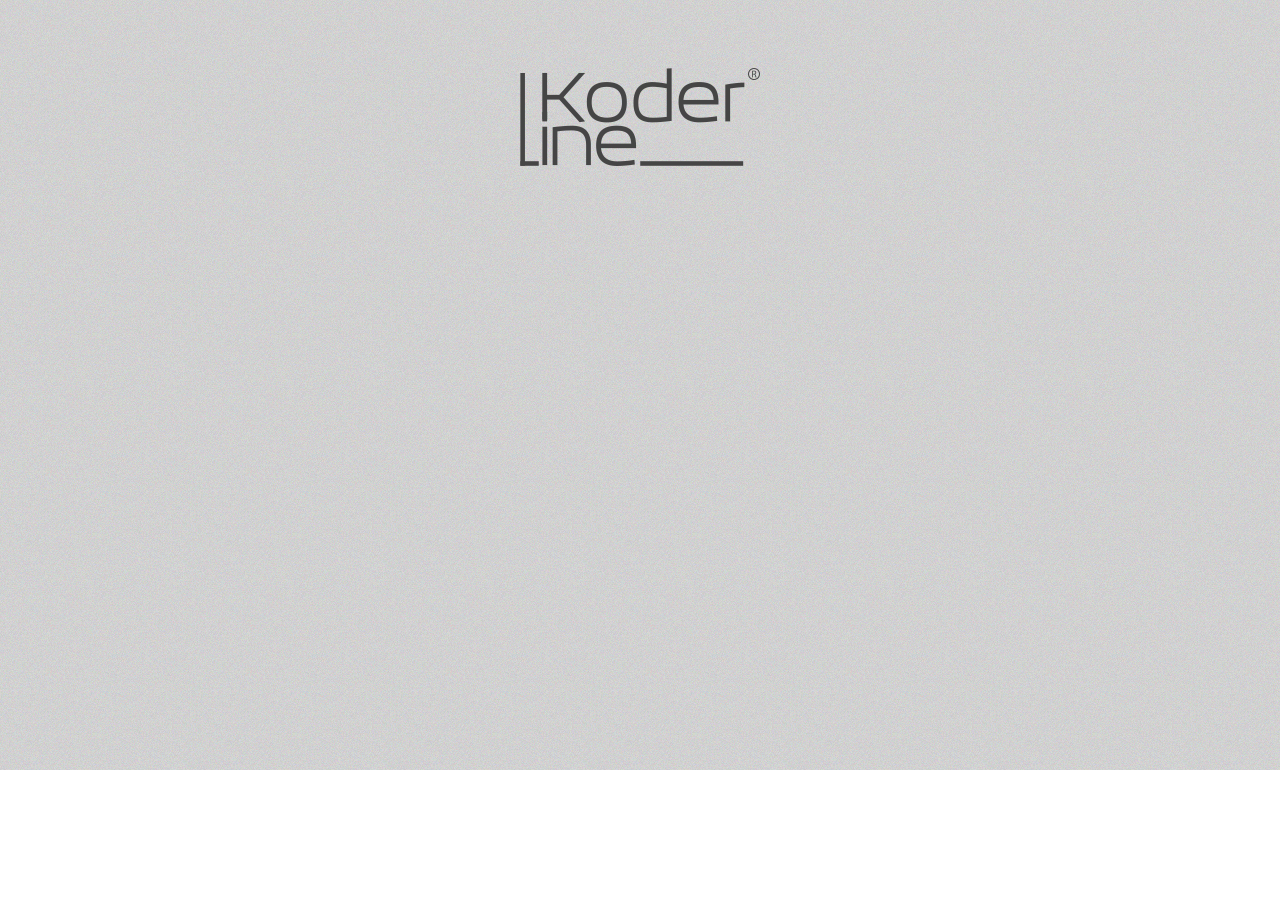
==== index.html @ 5c1b45b7 "make structure" ====
<!DOCTYPE html>
<html>
<head>
  <!-- META TAGS -->
  <!-- ========================================================= -->
  <meta charset="UTF-8">
  <meta name="viewport" content="width=1190">
  <meta name="format-detection" content="telephone=no" /> 
  <meta name="description" content="">
  <meta name="author" content="">

  <!-- TITLE -->
  <!-- ========================================================= -->  
  <title>Document</title>

  <!-- FAVICON -->
  <!-- ========================================================= -->
  <link rel="shortcut icon" href=""/>

  <!-- CSS -->
  <!-- ========================================================= -->  
  <link rel="stylesheet" href="css/base.css">

  <!--[if lt IE 9]>
    <script src="http://html5shim.googlecode.com/svn/trunk/html5.js"></script>
    <link rel="stylesheet" href="css/ie.css" />
  <![endif]-->

  <!--[if IE 9]>
    <link rel="stylesheet" href="css/ie9.css" />
  <![endif]-->


  <!-- FONTS -->
  <!-- ========================================================= -->  
  <link href='http://fonts.googleapis.com/css?family=Open+Sans:700,300,400' rel='stylesheet' type='text/css'>  
  <!-- JQUERY FROM CDN -->
  <!-- ========================================================= -->
  <script src="http://cdnjs.cloudflare.com/ajax/libs/jquery/1.8.2/jquery.min.js"></script>
</head>

<body>

<section id="top">
  <div class="container">
    <div class="row">
      <div class="span12">
        <a href="#" class="icon-logo">
          <span><i class="icon-hand"></i>Перейти на сайт компании</span>
        </a>
      </div>
    </div>
  </div>
</section>


<script src="js/scripts.js"></script>
</body>
</html>
---- css/base.css ----
.clr{*zoom:1}.clr:before,.clr:after{display:table;line-height:0;content:""}.clr{clear:both}.relative{position:relative}.hidden{overflow:hidden}.bold{font-weight:bold}.italic{font-style:italic}.pull-left{float:left}.pull-right{float:right}.align-center{text-align:center}.m0{margin:0}.mt-0{margin-top:0}.mt-10{margin-top:10px}.mt-20{margin-top:20px}.mt-40{margin-top:40px}.mt-50{margin-top:50px}.mr-0{margin-right:0}.mr-10{margin-right:10px}.mr-20{margin-right:20px}.mr-40{margin-right:40px}.mr-50{margin-right:50px}.mb-0{margin-bottom:0}.mb-10{margin-bottom:10px}.mb-20{margin-bottom:20px}.mb-40{margin-bottom:40px}.mb-50{margin-bottom:50px}.ml-0{margin-left:0}.ml-10{margin-left:10px}.ml-20{margin-left:20px}.ml-40{margin-left:40px}.ml-50{margin-left:50px}.p0{padding:0}.pt-0{padding-top:0}.pt-10{padding-top:10px}.pt-20{padding-top:20px}.pt-40{padding-top:40px}.pt-50{padding-top:50px}.pr-0{padding-right:0}.pr-10{padding-right:10px}.pr-20{padding-right:20px}.pr-40{padding-right:40px}.pr-50{padding-right:50px}.pb-0{padding-bottom:0}.pb-10{padding-bottom:10px}.pb-20{padding-bottom:20px}.pb-40{padding-bottom:40px}.pb-50{padding-bottom:50px}.pl-0{padding-left:0}.pl-10{padding-left:10px}.pl-20{padding-left:20px}.pl-40{padding-left:40px}.pl-50{padding-left:50px}[class*="icon-"]{display:inline-block}.icon-logo{background:url('../images/icons-s53e6d2f06b.png') 0 -20px no-repeat;width:240px;height:98px}.icon-hand{background:url('../images/icons-s53e6d2f06b.png') 0 0 no-repeat;width:13px;height:15px}*{margin:0;padding:0;border:0}article,aside,details,figcaption,figure,footer,header,hgroup,main,nav,section,summary{display:block}audio,canvas,video{display:inline-block;*display:inline;*zoom:1}audio:not([controls]){display:none;height:0}[hidden]{display:none}html{font-size:100%;-ms-text-size-adjust:100%;-webkit-text-size-adjust:100%;height:100%}html,button,input,select,textarea{font-family:sans-serif}body{margin:0;height:100%}a:focus{outline:0}a:active,a:hover{outline:0}abbr[title]{border-bottom:1px dotted}blockquote{margin:1em 40px}hr{-moz-box-sizing:content-box;box-sizing:content-box;height:0}mark{background:#ff0;color:#000}p,pre{margin:0 0 10px}code,kbd,pre,samp{font-family:monospace, serif;_font-family:'courier new', monospace;font-size:1em}pre{white-space:pre;white-space:pre-wrap;word-wrap:break-word}q{quotes:none}q:before,q:after{content:'';content:none}small{font-size:80%}sub,sup{font-size:75%;line-height:0;position:relative;vertical-align:baseline}sup{top:-0.5em}sub{bottom:-0.25em}dl,menu,ol,ul{margin:1em 0}dd{margin:0 0 0 40px}menu,ol,ul{margin:0;list-style:none}nav ul,nav ol{list-style:none;list-style-image:none}img{border:0;-ms-interpolation-mode:bicubic}svg:not(:root){overflow:hidden}figure{margin:0}form{margin:0}fieldset{border:1px solid #c0c0c0;margin:0 2px;padding:0.35em 0.625em 0.75em}legend{border:0;padding:0;white-space:normal;*margin-left:-7px}button,input,select,textarea{font-size:100%;margin:0;vertical-align:baseline;*vertical-align:middle}button,input{line-height:normal}button,select{text-transform:none}button,html input[type="button"],input[type="reset"],input[type="submit"]{-webkit-appearance:button;cursor:pointer;*overflow:visible}button[disabled],html input[disabled]{cursor:default}input[type="checkbox"],input[type="radio"]{box-sizing:border-box;padding:0;*height:13px;*width:13px}input[type="search"]{-webkit-appearance:textfield;-moz-box-sizing:content-box;-webkit-box-sizing:content-box;box-sizing:content-box}input[type="search"]::-webkit-search-cancel-button,input[type="search"]::-webkit-search-decoration{-webkit-appearance:none}button::-moz-focus-inner,input::-moz-focus-inner{border:0;padding:0}textarea{overflow:auto;vertical-align:top;resize:vertical}table{border-collapse:collapse;border-spacing:0}h1,h2,h3,h4,h5,h6{font-weight:normal}body{font-size:16px;line-height:24px;color:#676767;font-family:'Open Sans', sans-serif;background-color:#fff;min-width:1190px}a{color:#fff;text-decoration:none}b,strong{font-weight:700}.row{margin-left:-30px;*zoom:1}.row:before,.row:after{display:table;line-height:0;content:""}.row:after{clear:both}[class*="span"]{float:left;min-height:1px;margin-left:30px}.container{width:1170px;margin:0 auto;position:relative}.span12{width:1170px}.span11{width:1070px}.span10{width:970px}.span9{width:870px}.span8{width:770px}.span7{width:670px}.span6{width:570px}.span5{width:470px}.span4{width:370px}.span3{width:270px}.span2{width:170px}.span1{width:70px}section{position:relative}#top{height:770px;background:url("../images/top-bg.jpg") left top}.icon-logo{margin:68px auto 0 auto;display:block;position:relative}.icon-logo span{background-color:#fff;height:28px;line-height:28px;padding:0 10px 0 30px;font-size:12px;font-weight:700;position:absolute;left:134px;top:-44px;color:#676767;white-space:nowrap;display:none}.icon-logo span i{display:block;position:absolute;top:5px;left:10px}.icon-logo span:before{display:block;content:"";position:absolute;width:0;height:0;border-left:5px solid transparent;border-right:5px solid transparent;border-top:8px solid #fff;position:absolute;bottom:-8px;left:10px}.icon-logo:hover span{display:block}
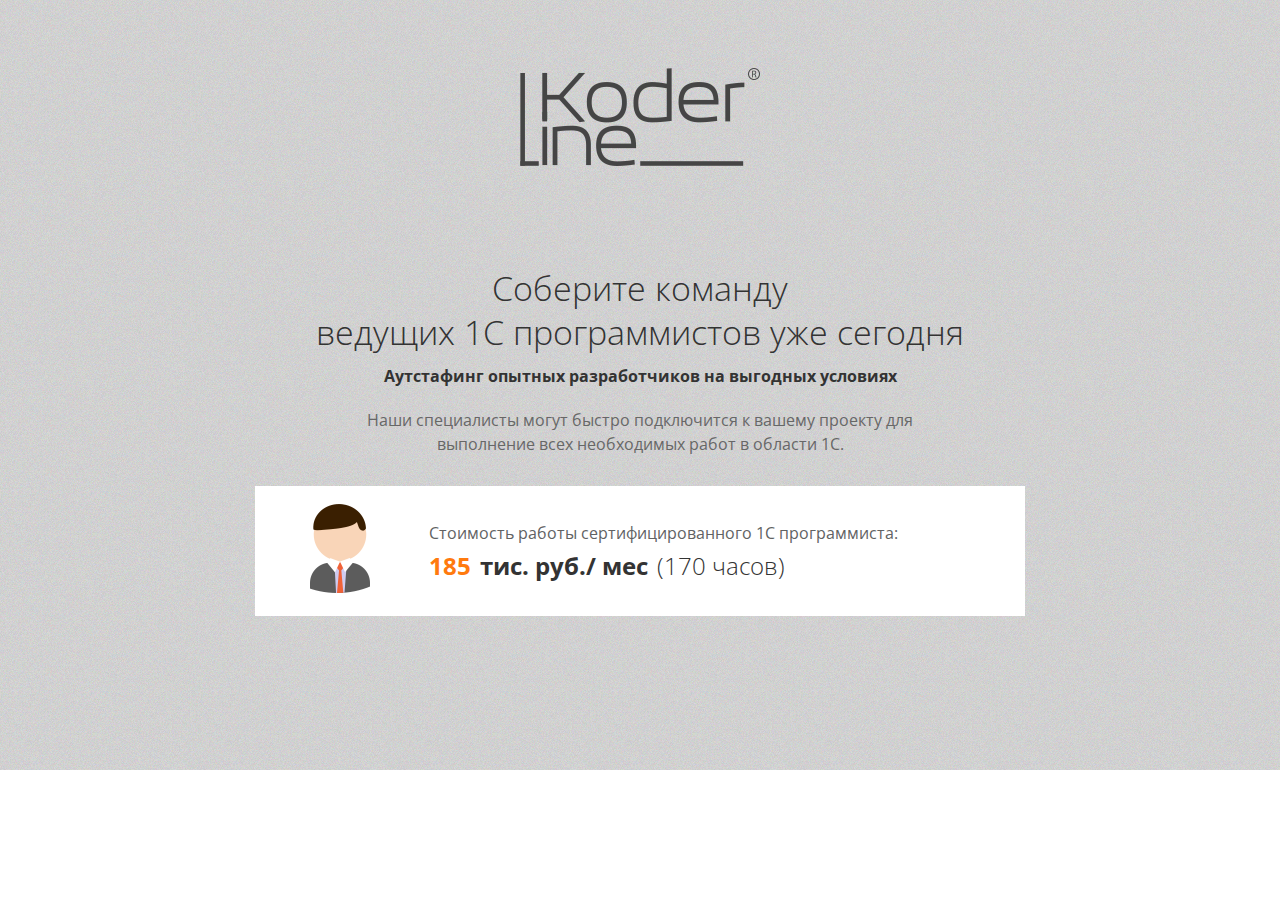
==== commit cc273299: "top blok" ====
--- a/index.html
+++ b/index.html
@@ -11,7 +11,7 @@
 
   <!-- TITLE -->
   <!-- ========================================================= -->  
-  <title>Document</title>
+  <title>Koderline</title>
 
   <!-- FAVICON -->
   <!-- ========================================================= -->
@@ -36,7 +36,8 @@
   <link href='http://fonts.googleapis.com/css?family=Open+Sans:700,300,400' rel='stylesheet' type='text/css'>  
   <!-- JQUERY FROM CDN -->
   <!-- ========================================================= -->
-  <script src="http://cdnjs.cloudflare.com/ajax/libs/jquery/1.8.2/jquery.min.js"></script>
+  <!-- http://cdnjs.cloudflare.com/ajax/libs/jquery/1.8.2/jquery.min.js -->
+  <script src="js/jquery.min.js"></script>
 </head>
 
 <body>
@@ -48,6 +49,26 @@
         <a href="#" class="icon-logo">
           <span><i class="icon-hand"></i>Перейти на сайт компании</span>
         </a>
+
+        <h2>Соберите команду <br> ведущих 1С программистов уже сегодня</h2>
+
+        <h3>Аутстафинг опытных разработчиков на выгодных условиях</h3>
+
+        <p>Наши специалисты могут быстро подключится к вашему проекту для <br> выполнение всех необходимых работ в области 1С.</p>
+
+        <div class="promo">
+          <div class="promo-inner">
+            <i class="icon-spec"></i>
+            <div class="promo-info">
+              <div class="promo-h">Стоимость работы сертифицированного 1С программиста:</div>
+              <div class="promo-price">
+                <span class="p1">185</span>
+                <span class="p2">тис. руб./ мес</span>
+                <span class="p3">(170 часов)</span>
+              </div>
+            </div>
+          </div>
+        </div>
       </div>
     </div>
   </div>
--- a/css/base.css
+++ b/css/base.css
@@ -1 +1 @@
-.clr{*zoom:1}.clr:before,.clr:after{display:table;line-height:0;content:""}.clr{clear:both}.relative{position:relative}.hidden{overflow:hidden}.bold{font-weight:bold}.italic{font-style:italic}.pull-left{float:left}.pull-right{float:right}.align-center{text-align:center}.m0{margin:0}.mt-0{margin-top:0}.mt-10{margin-top:10px}.mt-20{margin-top:20px}.mt-40{margin-top:40px}.mt-50{margin-top:50px}.mr-0{margin-right:0}.mr-10{margin-right:10px}.mr-20{margin-right:20px}.mr-40{margin-right:40px}.mr-50{margin-right:50px}.mb-0{margin-bottom:0}.mb-10{margin-bottom:10px}.mb-20{margin-bottom:20px}.mb-40{margin-bottom:40px}.mb-50{margin-bottom:50px}.ml-0{margin-left:0}.ml-10{margin-left:10px}.ml-20{margin-left:20px}.ml-40{margin-left:40px}.ml-50{margin-left:50px}.p0{padding:0}.pt-0{padding-top:0}.pt-10{padding-top:10px}.pt-20{padding-top:20px}.pt-40{padding-top:40px}.pt-50{padding-top:50px}.pr-0{padding-right:0}.pr-10{padding-right:10px}.pr-20{padding-right:20px}.pr-40{padding-right:40px}.pr-50{padding-right:50px}.pb-0{padding-bottom:0}.pb-10{padding-bottom:10px}.pb-20{padding-bottom:20px}.pb-40{padding-bottom:40px}.pb-50{padding-bottom:50px}.pl-0{padding-left:0}.pl-10{padding-left:10px}.pl-20{padding-left:20px}.pl-40{padding-left:40px}.pl-50{padding-left:50px}[class*="icon-"]{display:inline-block}.icon-logo{background:url('../images/icons-s53e6d2f06b.png') 0 -20px no-repeat;width:240px;height:98px}.icon-hand{background:url('../images/icons-s53e6d2f06b.png') 0 0 no-repeat;width:13px;height:15px}*{margin:0;padding:0;border:0}article,aside,details,figcaption,figure,footer,header,hgroup,main,nav,section,summary{display:block}audio,canvas,video{display:inline-block;*display:inline;*zoom:1}audio:not([controls]){display:none;height:0}[hidden]{display:none}html{font-size:100%;-ms-text-size-adjust:100%;-webkit-text-size-adjust:100%;height:100%}html,button,input,select,textarea{font-family:sans-serif}body{margin:0;height:100%}a:focus{outline:0}a:active,a:hover{outline:0}abbr[title]{border-bottom:1px dotted}blockquote{margin:1em 40px}hr{-moz-box-sizing:content-box;box-sizing:content-box;height:0}mark{background:#ff0;color:#000}p,pre{margin:0 0 10px}code,kbd,pre,samp{font-family:monospace, serif;_font-family:'courier new', monospace;font-size:1em}pre{white-space:pre;white-space:pre-wrap;word-wrap:break-word}q{quotes:none}q:before,q:after{content:'';content:none}small{font-size:80%}sub,sup{font-size:75%;line-height:0;position:relative;vertical-align:baseline}sup{top:-0.5em}sub{bottom:-0.25em}dl,menu,ol,ul{margin:1em 0}dd{margin:0 0 0 40px}menu,ol,ul{margin:0;list-style:none}nav ul,nav ol{list-style:none;list-style-image:none}img{border:0;-ms-interpolation-mode:bicubic}svg:not(:root){overflow:hidden}figure{margin:0}form{margin:0}fieldset{border:1px solid #c0c0c0;margin:0 2px;padding:0.35em 0.625em 0.75em}legend{border:0;padding:0;white-space:normal;*margin-left:-7px}button,input,select,textarea{font-size:100%;margin:0;vertical-align:baseline;*vertical-align:middle}button,input{line-height:normal}button,select{text-transform:none}button,html input[type="button"],input[type="reset"],input[type="submit"]{-webkit-appearance:button;cursor:pointer;*overflow:visible}button[disabled],html input[disabled]{cursor:default}input[type="checkbox"],input[type="radio"]{box-sizing:border-box;padding:0;*height:13px;*width:13px}input[type="search"]{-webkit-appearance:textfield;-moz-box-sizing:content-box;-webkit-box-sizing:content-box;box-sizing:content-box}input[type="search"]::-webkit-search-cancel-button,input[type="search"]::-webkit-search-decoration{-webkit-appearance:none}button::-moz-focus-inner,input::-moz-focus-inner{border:0;padding:0}textarea{overflow:auto;vertical-align:top;resize:vertical}table{border-collapse:collapse;border-spacing:0}h1,h2,h3,h4,h5,h6{font-weight:normal}body{font-size:16px;line-height:24px;color:#676767;font-family:'Open Sans', sans-serif;background-color:#fff;min-width:1190px}a{color:#fff;text-decoration:none}b,strong{font-weight:700}.row{margin-left:-30px;*zoom:1}.row:before,.row:after{display:table;line-height:0;content:""}.row:after{clear:both}[class*="span"]{float:left;min-height:1px;margin-left:30px}.container{width:1170px;margin:0 auto;position:relative}.span12{width:1170px}.span11{width:1070px}.span10{width:970px}.span9{width:870px}.span8{width:770px}.span7{width:670px}.span6{width:570px}.span5{width:470px}.span4{width:370px}.span3{width:270px}.span2{width:170px}.span1{width:70px}section{position:relative}#top{height:770px;background:url("../images/top-bg.jpg") left top}.icon-logo{margin:68px auto 0 auto;display:block;position:relative}.icon-logo span{background-color:#fff;height:28px;line-height:28px;padding:0 10px 0 30px;font-size:12px;font-weight:700;position:absolute;left:134px;top:-44px;color:#676767;white-space:nowrap;display:none}.icon-logo span i{display:block;position:absolute;top:5px;left:10px}.icon-logo span:before{display:block;content:"";position:absolute;width:0;height:0;border-left:5px solid transparent;border-right:5px solid transparent;border-top:8px solid #fff;position:absolute;bottom:-8px;left:10px}.icon-logo:hover span{display:block}
+.clr{*zoom:1}.clr:before,.clr:after{display:table;line-height:0;content:""}.clr{clear:both}.relative{position:relative}.hidden{overflow:hidden}.bold{font-weight:bold}.italic{font-style:italic}.pull-left{float:left}.pull-right{float:right}.align-center{text-align:center}.m0{margin:0}.mt-0{margin-top:0}.mt-10{margin-top:10px}.mt-20{margin-top:20px}.mt-40{margin-top:40px}.mt-50{margin-top:50px}.mr-0{margin-right:0}.mr-10{margin-right:10px}.mr-20{margin-right:20px}.mr-40{margin-right:40px}.mr-50{margin-right:50px}.mb-0{margin-bottom:0}.mb-10{margin-bottom:10px}.mb-20{margin-bottom:20px}.mb-40{margin-bottom:40px}.mb-50{margin-bottom:50px}.ml-0{margin-left:0}.ml-10{margin-left:10px}.ml-20{margin-left:20px}.ml-40{margin-left:40px}.ml-50{margin-left:50px}.p0{padding:0}.pt-0{padding-top:0}.pt-10{padding-top:10px}.pt-20{padding-top:20px}.pt-40{padding-top:40px}.pt-50{padding-top:50px}.pr-0{padding-right:0}.pr-10{padding-right:10px}.pr-20{padding-right:20px}.pr-40{padding-right:40px}.pr-50{padding-right:50px}.pb-0{padding-bottom:0}.pb-10{padding-bottom:10px}.pb-20{padding-bottom:20px}.pb-40{padding-bottom:40px}.pb-50{padding-bottom:50px}.pl-0{padding-left:0}.pl-10{padding-left:10px}.pl-20{padding-left:20px}.pl-40{padding-left:40px}.pl-50{padding-left:50px}[class*="icon-"]{display:inline-block}.icon-logo{background:url('../images/icons-s1361ffdd6c.png') 0 -20px no-repeat;width:240px;height:98px}.icon-hand{background:url('../images/icons-s1361ffdd6c.png') 0 0 no-repeat;width:13px;height:15px}.icon-spec{background:url('../images/icons-s1361ffdd6c.png') 0 -123px no-repeat;width:60px;height:89px}*{margin:0;padding:0;border:0}article,aside,details,figcaption,figure,footer,header,hgroup,main,nav,section,summary{display:block}audio,canvas,video{display:inline-block;*display:inline;*zoom:1}audio:not([controls]){display:none;height:0}[hidden]{display:none}html{font-size:100%;-ms-text-size-adjust:100%;-webkit-text-size-adjust:100%;height:100%}html,button,input,select,textarea{font-family:sans-serif}body{margin:0;height:100%}a:focus{outline:0}a:active,a:hover{outline:0}abbr[title]{border-bottom:1px dotted}blockquote{margin:1em 40px}hr{-moz-box-sizing:content-box;box-sizing:content-box;height:0}mark{background:#ff0;color:#000}p,pre{margin:0 0 10px}code,kbd,pre,samp{font-family:monospace, serif;_font-family:'courier new', monospace;font-size:1em}pre{white-space:pre;white-space:pre-wrap;word-wrap:break-word}q{quotes:none}q:before,q:after{content:'';content:none}small{font-size:80%}sub,sup{font-size:75%;line-height:0;position:relative;vertical-align:baseline}sup{top:-0.5em}sub{bottom:-0.25em}dl,menu,ol,ul{margin:1em 0}dd{margin:0 0 0 40px}menu,ol,ul{margin:0;list-style:none}nav ul,nav ol{list-style:none;list-style-image:none}img{border:0;-ms-interpolation-mode:bicubic}svg:not(:root){overflow:hidden}figure{margin:0}form{margin:0}fieldset{border:1px solid #c0c0c0;margin:0 2px;padding:0.35em 0.625em 0.75em}legend{border:0;padding:0;white-space:normal;*margin-left:-7px}button,input,select,textarea{font-size:100%;margin:0;vertical-align:baseline;*vertical-align:middle}button,input{line-height:normal}button,select{text-transform:none}button,html input[type="button"],input[type="reset"],input[type="submit"]{-webkit-appearance:button;cursor:pointer;*overflow:visible}button[disabled],html input[disabled]{cursor:default}input[type="checkbox"],input[type="radio"]{box-sizing:border-box;padding:0;*height:13px;*width:13px}input[type="search"]{-webkit-appearance:textfield;-moz-box-sizing:content-box;-webkit-box-sizing:content-box;box-sizing:content-box}input[type="search"]::-webkit-search-cancel-button,input[type="search"]::-webkit-search-decoration{-webkit-appearance:none}button::-moz-focus-inner,input::-moz-focus-inner{border:0;padding:0}textarea{overflow:auto;vertical-align:top;resize:vertical}table{border-collapse:collapse;border-spacing:0}h1,h2,h3,h4,h5,h6{font-weight:normal}body{font-size:16px;line-height:24px;color:#676767;font-family:'Open Sans', sans-serif;background-color:#fff;min-width:1190px;font-weight:400}a{color:#fff;text-decoration:none}b,strong{font-weight:700}.row{margin-left:-30px;*zoom:1}.row:before,.row:after{display:table;line-height:0;content:""}.row:after{clear:both}[class*="span"]{float:left;min-height:1px;margin-left:30px}.container{width:1170px;margin:0 auto;position:relative}.span12{width:1170px}.span11{width:1070px}.span10{width:970px}.span9{width:870px}.span8{width:770px}.span7{width:670px}.span6{width:570px}.span5{width:470px}.span4{width:370px}.span3{width:270px}.span2{width:170px}.span1{width:70px}h2{color:#333;font-weight:300;font-size:34px;line-height:44px;text-align:center}h3{font-size:16px;line-height:24px;color:#333;font-weight:700}h4{color:#70a941}section{position:relative}#top{height:770px;background:url("../images/top-bg.jpg") left top}#top h2{margin-top:100px;margin-bottom:10px}#top h3{text-align:center;margin-bottom:20px}#top p{text-align:center;margin-bottom:30px}.icon-logo{margin:68px auto 0 auto;display:block;position:relative}.icon-logo span{background-color:#fff;height:28px;line-height:28px;padding:0 10px 0 30px;font-size:12px;font-weight:700;position:absolute;left:134px;top:-44px;color:#676767;white-space:nowrap;display:none}.icon-logo span i{display:block;position:absolute;top:5px;left:10px}.icon-logo span:before{display:block;content:"";position:absolute;width:0;height:0;border-left:5px solid transparent;border-right:5px solid transparent;border-top:8px solid #fff;position:absolute;bottom:-8px;left:10px}.icon-logo:hover span{display:block}.promo{background-color:#fff;width:770px;height:130px;margin:0 0 0 200px}.promo .promo-inner{width:770px;height:130px;display:table-cell;vertical-align:middle}.icon-spec{margin:0 55px}.promo-info{display:inline-block;position:relative;top:-18px}.promo-h{color:#616263;margin-bottom:7px}.promo-price{font-size:24px;line-height:28px}.promo-price span{margin-right:3px}.p1{font-weight:700;color:#ff7a0e}.p2{color:#333;font-weight:700}.p3{color:#333;font-weight:300}
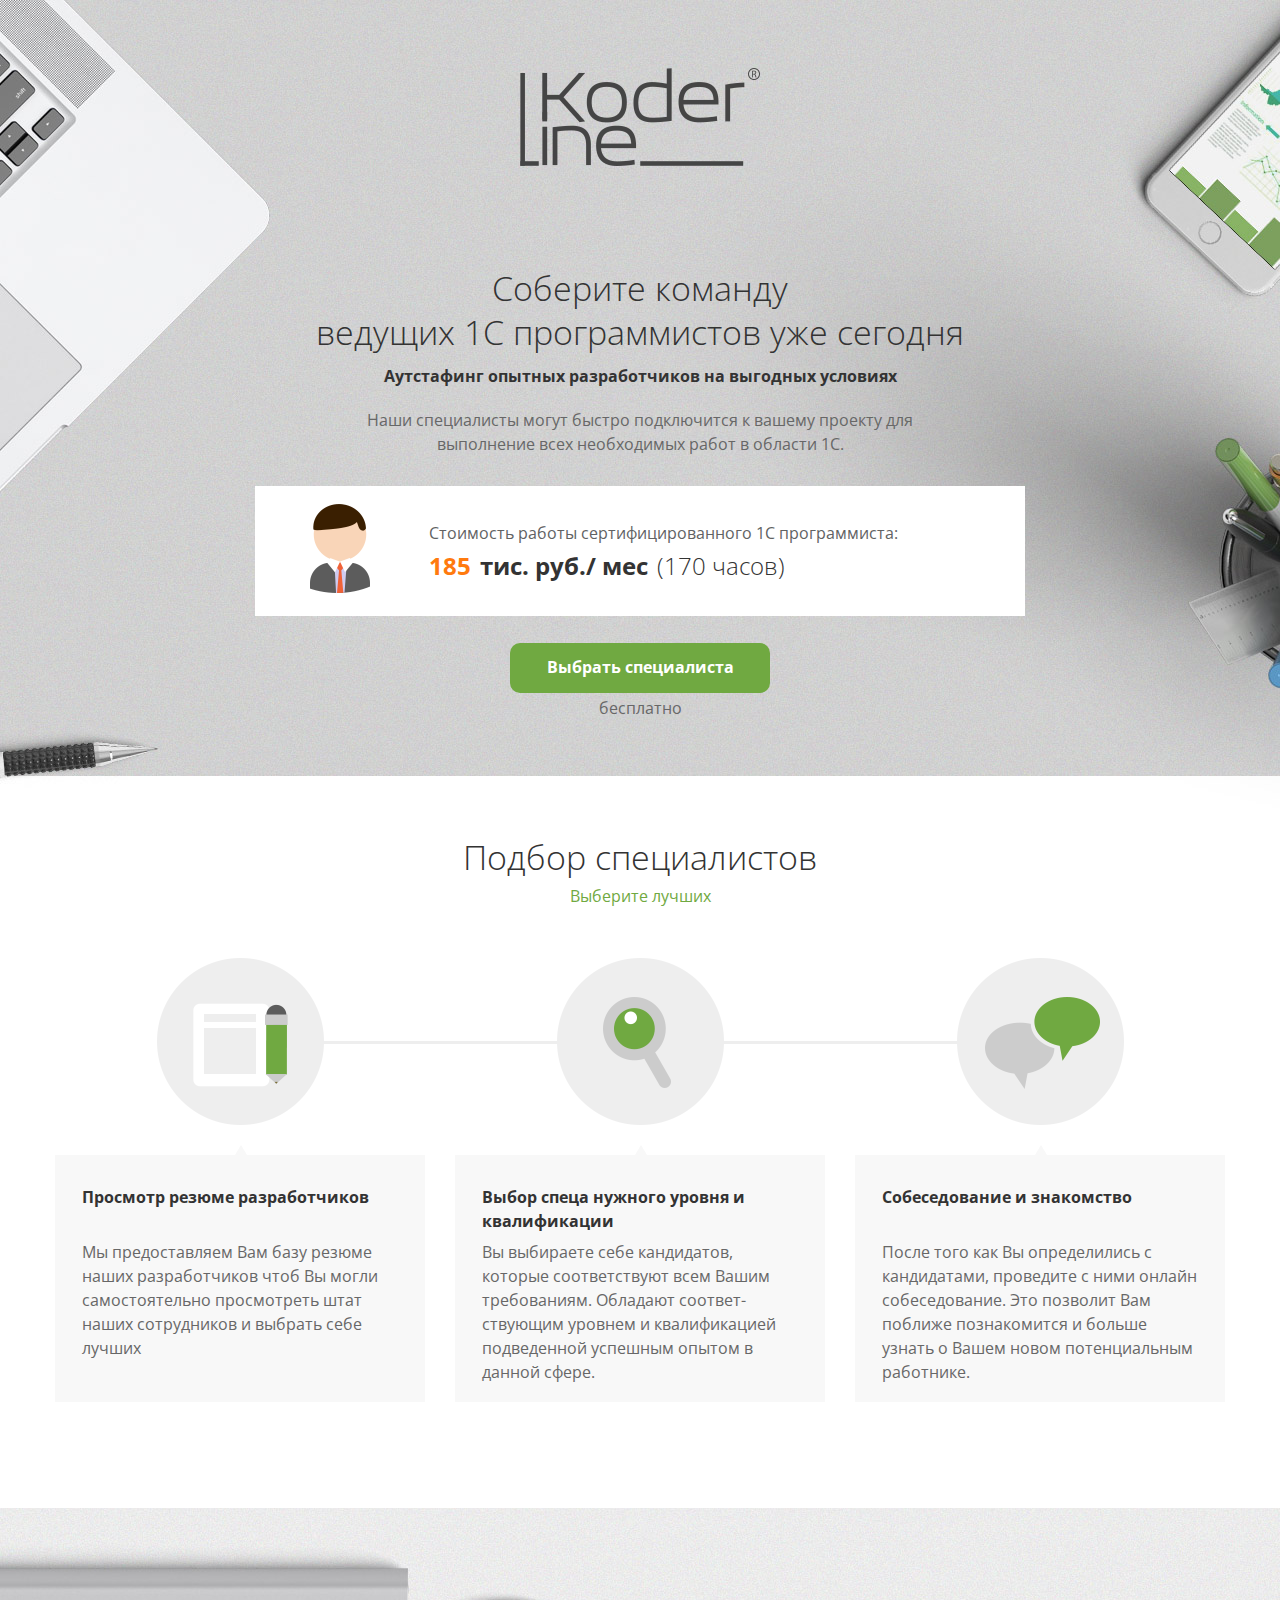
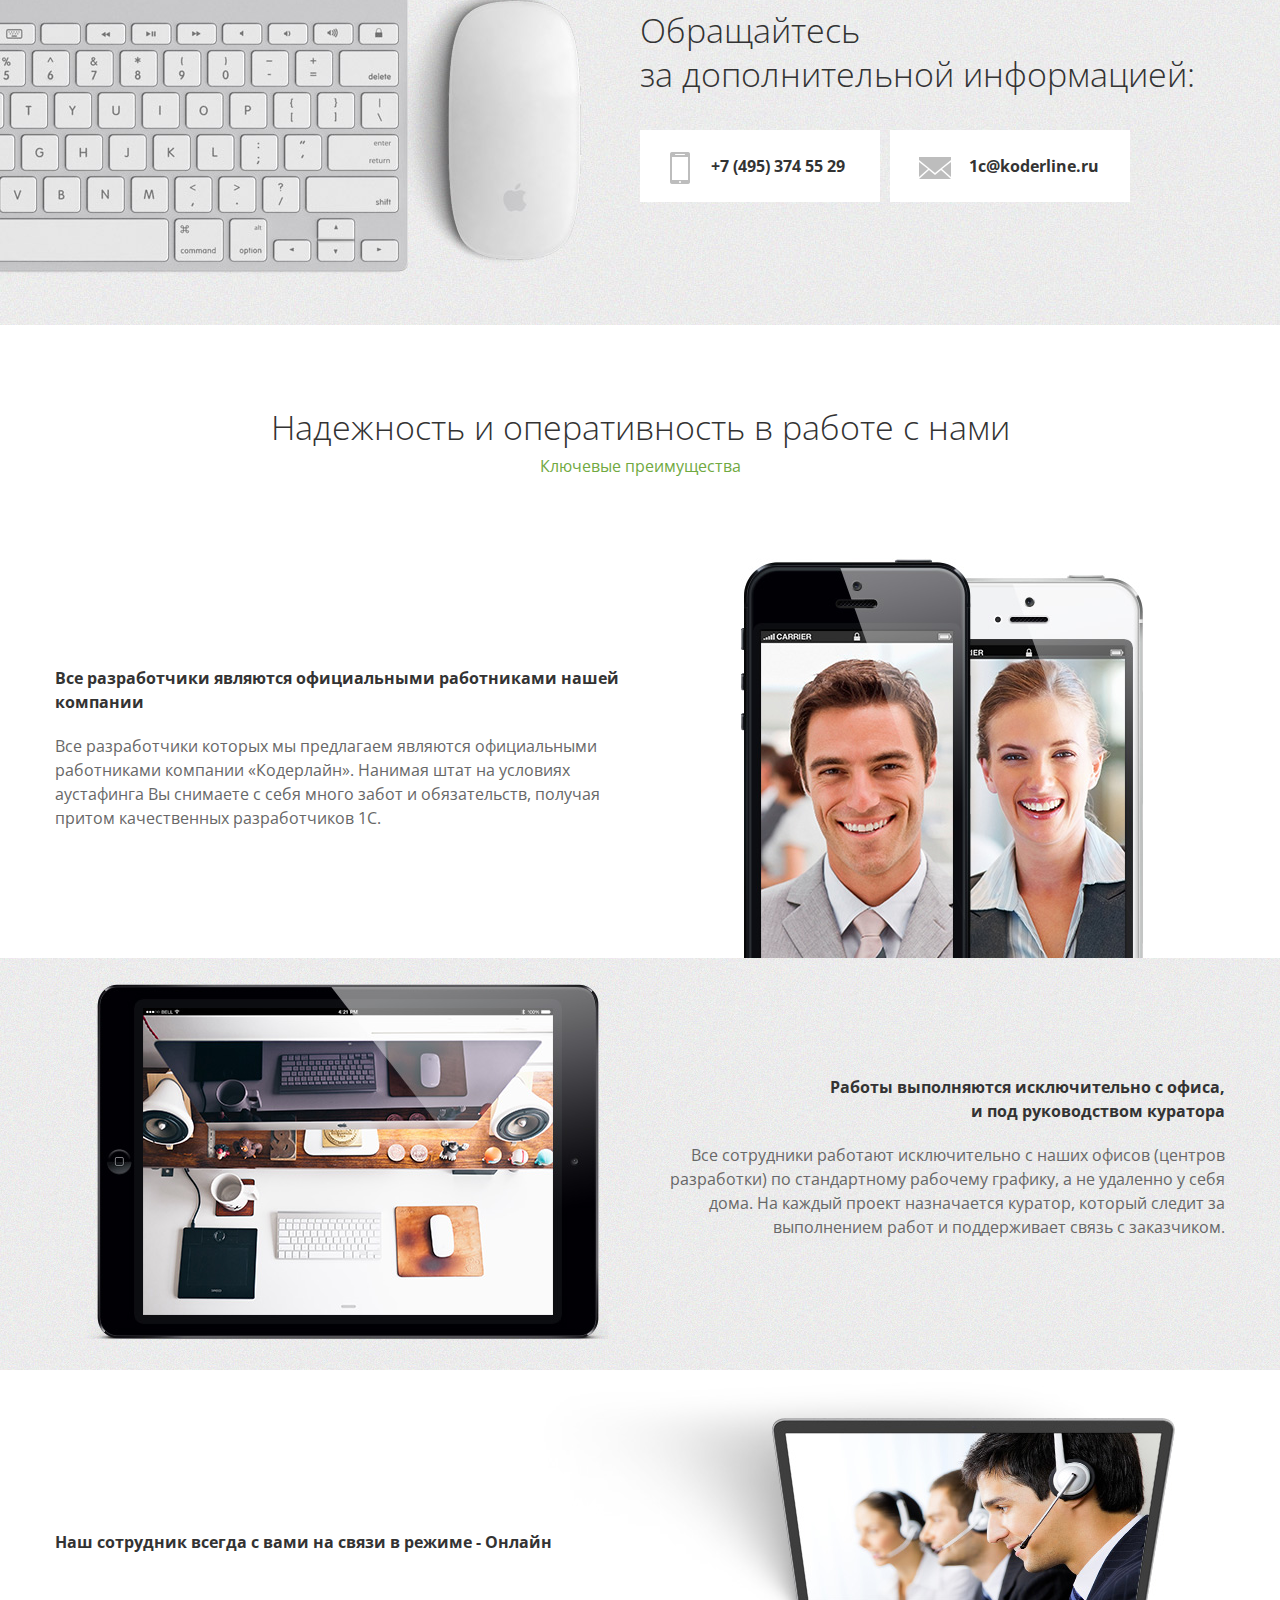
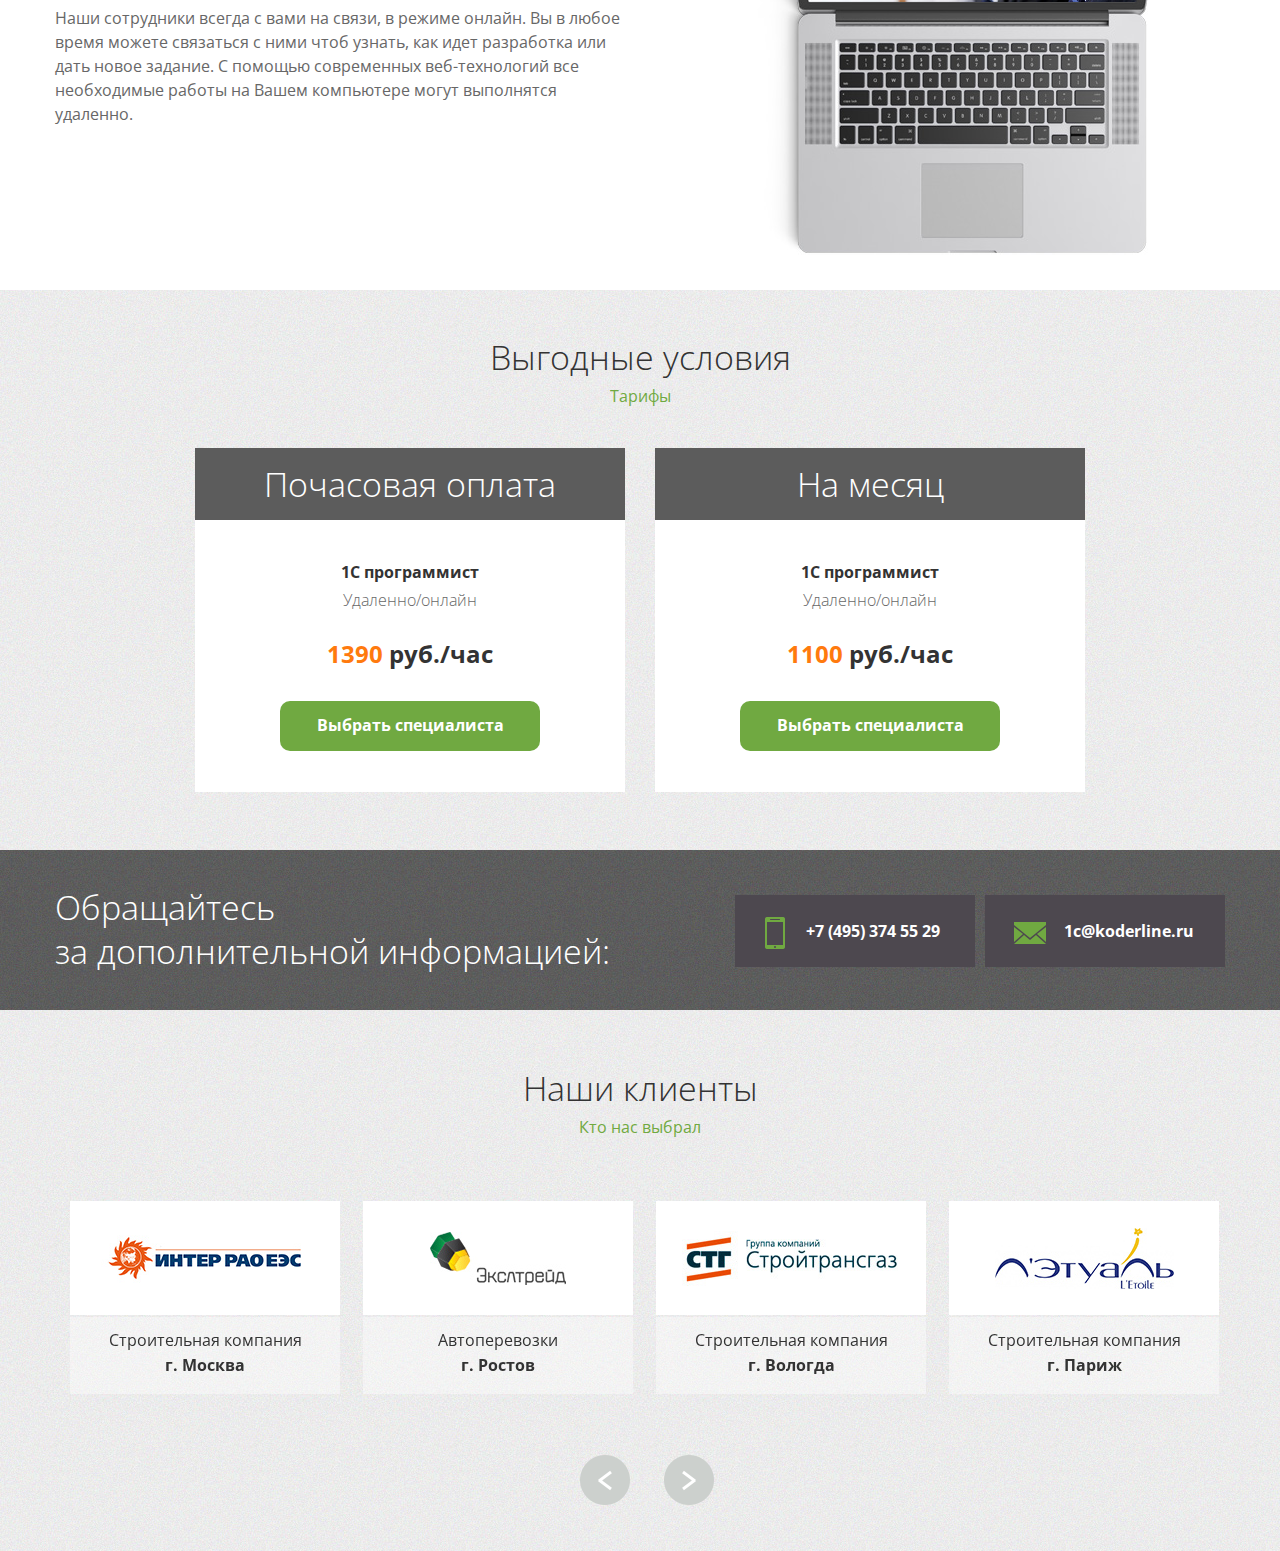
==== commit 66ca2652: "90% completed" ====
--- a/index.html
+++ b/index.html
@@ -69,12 +69,275 @@
             </div>
           </div>
         </div>
-      </div>
-    </div>
-  </div>
-</section>
-
+
+        <a href="" class="btn">Выбрать специалиста</a>
+        <p class="align-center">бесплатно</p>
+      </div>
+    </div>
+  </div>
+</section>
+
+<section id="spec">
+  <div class="container">
+    <div class="row">
+      <div class="span12">
+        <h2>Подбор специалистов</h2>
+        <h4>Выберите лучших</h4>
+      </div>
+    </div>
+
+    <div class="row spec-links">
+      <a href="#" class="span4 spec1">
+        <i class="spec icon-spec1"></i>
+        <div class="spec-info">
+          <h3>Просмотр резюме разработчиков</h3>
+          <p>Мы предоставляем Вам базу резюме наших разработчиков чтоб Вы могли самостоятельно просмотреть штат наших сотрудников и выбрать себе лучших</p>
+        </div>
+      </a>
+
+      <a href="#" class="span4 spec2">
+        <i class="spec icon-spec2"></i>
+        <div class="spec-info">
+          <h3>Выбор спеца нужного уровня и квалификации</h3>
+          <p>Вы выбираете себе кандидатов, которые соответствуют всем Вашим требованиям. Обладают соответ- ствующим уровнем и квалификацией подведенной успешным опытом в данной сфере.</p>
+        </div>
+      </a>
+
+      <a href="#" class="span4 spec3">
+        <i class="spec icon-spec3"></i>
+        <div class="spec-info">
+          <h3>Собеседование и знакомство</h3>
+          <p>После того как Вы определились с кандидатами, проведите с ними онлайн собеседование. Это позволит Вам поближе познакомится и больше узнать о Вашем новом потенциальным работнике.</p>
+        </div>
+      </a>
+    </div>
+  </div>
+</section>
+
+<section id="info">
+  <div class="right-info">
+    <h2>Обращайтесь <br> за дополнительной информацией:</h2>
+    <div class="phone">
+      <i class="icon-phone"></i>
+      <span>+7 (495) 374 55 29</span>
+    </div>
+    <div class="email">
+      <i class="icon-email"></i>
+      <span>1c@koderline.ru</span>
+    </div>
+  </div>
+</section>
+
+<section id="advantage1">
+  <div class="container">
+    <div class="row">
+      <div class="span12">
+        <h2>Надежность и оперативность в работе с нами</h2>
+        <h4>Ключевые преимущества</h4>
+      </div>
+    </div>
+
+    <div class="row benefit1">
+      <div class="span6">
+        <h3>Все разработчики  являются официальными работниками нашей компании</h3>
+        <p>Все разработчики которых мы предлагаем являются официальными работниками компании «Кодерлайн». Нанимая штат на условиях аустафинга Вы снимаете с себя много забот и обязательств, получая притом качественных разработчиков 1С.</p>
+      </div>
+      <div class="span6">
+        <div class="img1">
+          <img src="images/img1.jpg" alt="">
+        </div>
+      </div>
+    </div>
+  </div>
+</section>
+
+<section id="advantage2">
+  <div class="container">
+    <div class="row benefit2">
+      <div class="span6">
+        <div class="img2">
+          <img src="images/img2.jpg" alt="">
+        </div>
+      </div>
+
+      <div class="span6">
+        <h3>Работы выполняются  исключительно с офиса, <br>
+  и под руководством куратора</h3>
+        <p>Все сотрудники работают исключительно с наших офисов (центров разработки) по стандартному рабочему графику, а не удаленно у себя дома. На каждый проект назначается куратор, который следит за выполнением работ и поддерживает связь с заказчиком.</p>
+      </div>
+    </div>
+  </div>
+</section>
+
+<section id="advantage3">
+  <div class="container">
+    <div class="row benefit3">
+      <div class="span6">
+        <h3>Наш сотрудник   всегда с вами на связи  в режиме - Онлайн </h3>
+        <p>Наши сотрудники всегда с вами на связи, в режиме онлайн. Вы в любое время можете связаться с ними чтоб узнать, как идет разработка или дать новое задание. С помощью современных веб-технологий все необходимые работы на Вашем компьютере могут выполнятся удаленно.</p>
+      </div>
+      <div class="span6">
+        <div class="img3">
+          <img src="images/img3.jpg" alt="">
+        </div>
+      </div>
+    </div>
+  </div>
+</section>
+
+<section id="conditions">
+  <div class="container">
+    <div class="row">
+      <div class="span12">
+        <h2>Выгодные условия</h2>
+        <h4>Тарифы</h4>
+      </div>
+    </div>
+
+    <div class="row">
+      <div class="span6">
+        <div class="tax">
+          <div class="tax-h">Почасовая оплата</div>
+          <div class="prof">1С программист</div>
+          <div class="status">Удаленно/онлайн</div>
+          <div class="payment"><span>1390</span> руб./час</div>
+          <a href="" class="btn">Выбрать специалиста</a>
+        </div> 
+      </div>
+
+      <div class="span6">
+        <div class="tax tax-left">
+          <div class="tax-h">На месяц</div>
+          <div class="prof">1С программист</div>
+          <div class="status">Удаленно/онлайн</div>
+          <div class="payment"><span>1100</span> руб./час</div>
+          <a href="" class="btn">Выбрать специалиста</a>
+        </div> 
+      </div>
+
+    </div>
+  </div>
+</section>
+
+<section id="info2">
+  <div class="container">
+    <div class="row">
+      <div class="span12">
+        <div class="info2-left">
+          <h2>Обращайтесь <br> за дополнительной информацией:</h2>
+        </div>
+
+        <div class="info2-right">
+          <div class="phone2">
+            <i class="icon-phone2"></i>
+            <span>+7 (495) 374 55 29</span>
+          </div>
+          <div class="email2">
+            <i class="icon-email2"></i>
+            <span>1c@koderline.ru</span>
+          </div>
+        </div>
+      </div>
+    </div>
+  </div>
+</section>
+
+<section id="clients">
+  <div class="container">
+    <div class="row">
+      <div class="span12">
+        <h2>Наши клиенты</h2>
+        <h4>Кто нас выбрал</h4>
+      </div>
+    </div>
+
+    <div class="row">
+      <div class="span12">
+        <div class="swiper-container slider">
+          <div class="swiper-wrapper">
+            <div class="swiper-slide">
+              <a href="#">
+                <span class="img-wrap">
+                  <img src="images/inter-rao-ees.jpg" alt="">
+                </span>
+                <span class="company">
+                  <span class="company-name">Строительная компания</span>
+                  <span class="company-city">г. Москва</span>
+                </span>
+              </a>              
+            </div>
+
+            <div class="swiper-slide">
+              <a href="#">
+                <span class="img-wrap">
+                  <img src="images/eksltrid.jpg" alt="">
+                </span>
+                <span class="company">
+                  <span class="company-name">Автоперевозки</span>
+                  <span class="company-city">г. Ростов</span>
+                </span>
+              </a>              
+            </div>
+
+            <div class="swiper-slide">
+              <a href="#">
+                <span class="img-wrap">
+                  <img src="images/stg.jpg" alt="">
+                </span>
+                <span class="company">
+                  <span class="company-name">Строительная компания</span>
+                  <span class="company-city">г. Вологда</span>
+                </span>
+              </a>              
+            </div>
+
+            <div class="swiper-slide">
+              <a href="#">
+                <span class="img-wrap">
+                  <img src="images/letoile.jpg" alt="">
+                </span>
+                <span class="company">
+                  <span class="company-name">Строительная компания</span>
+                  <span class="company-city">г. Париж</span>
+                </span>
+              </a>              
+            </div>
+          </div>
+        </div>   
+      </div>
+    </div>
+
+    <div class="row">
+      <div class="span12 align-center">
+        <a href="#" class="slider-arrows slider-left"><i class="icon-left"></i></a>
+        <a href="#" class="slider-arrows slider-right"><i class="icon-right"></i></a> 
+      </div>
+    </div>
+  </div>
+</section>
 
 <script src="js/scripts.js"></script>
+<script>
+$(function(){
+  var mySwiper2 = $('.slider').swiper({
+    mode:'horizontal',
+    speed: 800,
+    slidesPerView: 4,
+    roundLengths: true,
+    loop: true,
+    simulateTouch: false
+  });
+
+  $(".slider-left").click(function(event) {
+    event.preventDefault();
+    mySwiper2.swipePrev();
+  });
+
+  $(".slider-right").click(function(event) {
+    event.preventDefault();
+    mySwiper2.swipeNext();
+  }); 
+}); 
+</script>
 </body>
 </html>--- a/css/base.css
+++ b/css/base.css
@@ -1 +1 @@
-.clr{*zoom:1}.clr:before,.clr:after{display:table;line-height:0;content:""}.clr{clear:both}.relative{position:relative}.hidden{overflow:hidden}.bold{font-weight:bold}.italic{font-style:italic}.pull-left{float:left}.pull-right{float:right}.align-center{text-align:center}.m0{margin:0}.mt-0{margin-top:0}.mt-10{margin-top:10px}.mt-20{margin-top:20px}.mt-40{margin-top:40px}.mt-50{margin-top:50px}.mr-0{margin-right:0}.mr-10{margin-right:10px}.mr-20{margin-right:20px}.mr-40{margin-right:40px}.mr-50{margin-right:50px}.mb-0{margin-bottom:0}.mb-10{margin-bottom:10px}.mb-20{margin-bottom:20px}.mb-40{margin-bottom:40px}.mb-50{margin-bottom:50px}.ml-0{margin-left:0}.ml-10{margin-left:10px}.ml-20{margin-left:20px}.ml-40{margin-left:40px}.ml-50{margin-left:50px}.p0{padding:0}.pt-0{padding-top:0}.pt-10{padding-top:10px}.pt-20{padding-top:20px}.pt-40{padding-top:40px}.pt-50{padding-top:50px}.pr-0{padding-right:0}.pr-10{padding-right:10px}.pr-20{padding-right:20px}.pr-40{padding-right:40px}.pr-50{padding-right:50px}.pb-0{padding-bottom:0}.pb-10{padding-bottom:10px}.pb-20{padding-bottom:20px}.pb-40{padding-bottom:40px}.pb-50{padding-bottom:50px}.pl-0{padding-left:0}.pl-10{padding-left:10px}.pl-20{padding-left:20px}.pl-40{padding-left:40px}.pl-50{padding-left:50px}[class*="icon-"]{display:inline-block}.icon-logo{background:url('../images/icons-s1361ffdd6c.png') 0 -20px no-repeat;width:240px;height:98px}.icon-hand{background:url('../images/icons-s1361ffdd6c.png') 0 0 no-repeat;width:13px;height:15px}.icon-spec{background:url('../images/icons-s1361ffdd6c.png') 0 -123px no-repeat;width:60px;height:89px}*{margin:0;padding:0;border:0}article,aside,details,figcaption,figure,footer,header,hgroup,main,nav,section,summary{display:block}audio,canvas,video{display:inline-block;*display:inline;*zoom:1}audio:not([controls]){display:none;height:0}[hidden]{display:none}html{font-size:100%;-ms-text-size-adjust:100%;-webkit-text-size-adjust:100%;height:100%}html,button,input,select,textarea{font-family:sans-serif}body{margin:0;height:100%}a:focus{outline:0}a:active,a:hover{outline:0}abbr[title]{border-bottom:1px dotted}blockquote{margin:1em 40px}hr{-moz-box-sizing:content-box;box-sizing:content-box;height:0}mark{background:#ff0;color:#000}p,pre{margin:0 0 10px}code,kbd,pre,samp{font-family:monospace, serif;_font-family:'courier new', monospace;font-size:1em}pre{white-space:pre;white-space:pre-wrap;word-wrap:break-word}q{quotes:none}q:before,q:after{content:'';content:none}small{font-size:80%}sub,sup{font-size:75%;line-height:0;position:relative;vertical-align:baseline}sup{top:-0.5em}sub{bottom:-0.25em}dl,menu,ol,ul{margin:1em 0}dd{margin:0 0 0 40px}menu,ol,ul{margin:0;list-style:none}nav ul,nav ol{list-style:none;list-style-image:none}img{border:0;-ms-interpolation-mode:bicubic}svg:not(:root){overflow:hidden}figure{margin:0}form{margin:0}fieldset{border:1px solid #c0c0c0;margin:0 2px;padding:0.35em 0.625em 0.75em}legend{border:0;padding:0;white-space:normal;*margin-left:-7px}button,input,select,textarea{font-size:100%;margin:0;vertical-align:baseline;*vertical-align:middle}button,input{line-height:normal}button,select{text-transform:none}button,html input[type="button"],input[type="reset"],input[type="submit"]{-webkit-appearance:button;cursor:pointer;*overflow:visible}button[disabled],html input[disabled]{cursor:default}input[type="checkbox"],input[type="radio"]{box-sizing:border-box;padding:0;*height:13px;*width:13px}input[type="search"]{-webkit-appearance:textfield;-moz-box-sizing:content-box;-webkit-box-sizing:content-box;box-sizing:content-box}input[type="search"]::-webkit-search-cancel-button,input[type="search"]::-webkit-search-decoration{-webkit-appearance:none}button::-moz-focus-inner,input::-moz-focus-inner{border:0;padding:0}textarea{overflow:auto;vertical-align:top;resize:vertical}table{border-collapse:collapse;border-spacing:0}h1,h2,h3,h4,h5,h6{font-weight:normal}body{font-size:16px;line-height:24px;color:#676767;font-family:'Open Sans', sans-serif;background-color:#fff;min-width:1190px;font-weight:400}a{color:#fff;text-decoration:none}b,strong{font-weight:700}.row{margin-left:-30px;*zoom:1}.row:before,.row:after{display:table;line-height:0;content:""}.row:after{clear:both}[class*="span"]{float:left;min-height:1px;margin-left:30px}.container{width:1170px;margin:0 auto;position:relative}.span12{width:1170px}.span11{width:1070px}.span10{width:970px}.span9{width:870px}.span8{width:770px}.span7{width:670px}.span6{width:570px}.span5{width:470px}.span4{width:370px}.span3{width:270px}.span2{width:170px}.span1{width:70px}h2{color:#333;font-weight:300;font-size:34px;line-height:44px;text-align:center}h3{font-size:16px;line-height:24px;color:#333;font-weight:700}h4{color:#70a941}section{position:relative}#top{height:770px;background:url("../images/top-bg.jpg") left top}#top h2{margin-top:100px;margin-bottom:10px}#top h3{text-align:center;margin-bottom:20px}#top p{text-align:center;margin-bottom:30px}.icon-logo{margin:68px auto 0 auto;display:block;position:relative}.icon-logo span{background-color:#fff;height:28px;line-height:28px;padding:0 10px 0 30px;font-size:12px;font-weight:700;position:absolute;left:134px;top:-44px;color:#676767;white-space:nowrap;display:none}.icon-logo span i{display:block;position:absolute;top:5px;left:10px}.icon-logo span:before{display:block;content:"";position:absolute;width:0;height:0;border-left:5px solid transparent;border-right:5px solid transparent;border-top:8px solid #fff;position:absolute;bottom:-8px;left:10px}.icon-logo:hover span{display:block}.promo{background-color:#fff;width:770px;height:130px;margin:0 0 0 200px}.promo .promo-inner{width:770px;height:130px;display:table-cell;vertical-align:middle}.icon-spec{margin:0 55px}.promo-info{display:inline-block;position:relative;top:-18px}.promo-h{color:#616263;margin-bottom:7px}.promo-price{font-size:24px;line-height:28px}.promo-price span{margin-right:3px}.p1{font-weight:700;color:#ff7a0e}.p2{color:#333;font-weight:700}.p3{color:#333;font-weight:300}
+.clr{*zoom:1}.clr:before,.clr:after{display:table;line-height:0;content:""}.clr{clear:both}.relative{position:relative}.hidden{overflow:hidden}.bold{font-weight:bold}.italic{font-style:italic}.pull-left{float:left}.pull-right{float:right}.align-center{text-align:center}.m0{margin:0}.mt-0{margin-top:0}.mt-10{margin-top:10px}.mt-20{margin-top:20px}.mt-40{margin-top:40px}.mt-50{margin-top:50px}.mr-0{margin-right:0}.mr-10{margin-right:10px}.mr-20{margin-right:20px}.mr-40{margin-right:40px}.mr-50{margin-right:50px}.mb-0{margin-bottom:0}.mb-10{margin-bottom:10px}.mb-20{margin-bottom:20px}.mb-40{margin-bottom:40px}.mb-50{margin-bottom:50px}.ml-0{margin-left:0}.ml-10{margin-left:10px}.ml-20{margin-left:20px}.ml-40{margin-left:40px}.ml-50{margin-left:50px}.p0{padding:0}.pt-0{padding-top:0}.pt-10{padding-top:10px}.pt-20{padding-top:20px}.pt-40{padding-top:40px}.pt-50{padding-top:50px}.pr-0{padding-right:0}.pr-10{padding-right:10px}.pr-20{padding-right:20px}.pr-40{padding-right:40px}.pr-50{padding-right:50px}.pb-0{padding-bottom:0}.pb-10{padding-bottom:10px}.pb-20{padding-bottom:20px}.pb-40{padding-bottom:40px}.pb-50{padding-bottom:50px}.pl-0{padding-left:0}.pl-10{padding-left:10px}.pl-20{padding-left:20px}.pl-40{padding-left:40px}.pl-50{padding-left:50px}[class*="icon-"]{display:inline-block}.icon-logo{background:url('../images/icons-se56a638f62.png') 0 -344px no-repeat;width:240px;height:98px}.icon-hand{background:url('../images/icons-se56a638f62.png') 0 -1503px no-repeat;width:13px;height:15px}.icon-spec{background:url('../images/icons-se56a638f62.png') 0 -1135px no-repeat;width:60px;height:89px}.icon-spec1{background:url('../images/icons-se56a638f62.png') 0 -963px no-repeat;width:167px;height:167px}.icon-spec2{background:url('../images/icons-se56a638f62.png') 0 -447px no-repeat;width:167px;height:167px}.icon-spec3{background:url('../images/icons-se56a638f62.png') 0 -619px no-repeat;width:167px;height:167px}.icon-phone{background:url('../images/icons-se56a638f62.png') 0 -1560px no-repeat;width:20px;height:32px}.icon-email{background:url('../images/icons-se56a638f62.png') 0 -1476px no-repeat;width:32px;height:22px}.icon-phone2{background:url('../images/icons-se56a638f62.png') 0 -1523px no-repeat;width:20px;height:32px}.icon-email2{background:url('../images/icons-se56a638f62.png') 0 -1449px no-repeat;width:32px;height:22px}*{margin:0;padding:0;border:0}article,aside,details,figcaption,figure,footer,header,hgroup,main,nav,section,summary{display:block}audio,canvas,video{display:inline-block;*display:inline;*zoom:1}audio:not([controls]){display:none;height:0}[hidden]{display:none}html{font-size:100%;-ms-text-size-adjust:100%;-webkit-text-size-adjust:100%;height:100%}html,button,input,select,textarea{font-family:sans-serif}body{margin:0;height:100%}a:focus{outline:0}a:active,a:hover{outline:0}abbr[title]{border-bottom:1px dotted}blockquote{margin:1em 40px}hr{-moz-box-sizing:content-box;box-sizing:content-box;height:0}mark{background:#ff0;color:#000}p,pre{margin:0 0 10px}code,kbd,pre,samp{font-family:monospace, serif;_font-family:'courier new', monospace;font-size:1em}pre{white-space:pre;white-space:pre-wrap;word-wrap:break-word}q{quotes:none}q:before,q:after{content:'';content:none}small{font-size:80%}sub,sup{font-size:75%;line-height:0;position:relative;vertical-align:baseline}sup{top:-0.5em}sub{bottom:-0.25em}dl,menu,ol,ul{margin:1em 0}dd{margin:0 0 0 40px}menu,ol,ul{margin:0;list-style:none}nav ul,nav ol{list-style:none;list-style-image:none}img{border:0;-ms-interpolation-mode:bicubic}svg:not(:root){overflow:hidden}figure{margin:0}form{margin:0}fieldset{border:1px solid #c0c0c0;margin:0 2px;padding:0.35em 0.625em 0.75em}legend{border:0;padding:0;white-space:normal;*margin-left:-7px}button,input,select,textarea{font-size:100%;margin:0;vertical-align:baseline;*vertical-align:middle}button,input{line-height:normal}button,select{text-transform:none}button,html input[type="button"],input[type="reset"],input[type="submit"]{-webkit-appearance:button;cursor:pointer;*overflow:visible}button[disabled],html input[disabled]{cursor:default}input[type="checkbox"],input[type="radio"]{box-sizing:border-box;padding:0;*height:13px;*width:13px}input[type="search"]{-webkit-appearance:textfield;-moz-box-sizing:content-box;-webkit-box-sizing:content-box;box-sizing:content-box}input[type="search"]::-webkit-search-cancel-button,input[type="search"]::-webkit-search-decoration{-webkit-appearance:none}button::-moz-focus-inner,input::-moz-focus-inner{border:0;padding:0}textarea{overflow:auto;vertical-align:top;resize:vertical}table{border-collapse:collapse;border-spacing:0}h1,h2,h3,h4,h5,h6{font-weight:normal}body{font-size:16px;line-height:24px;color:#676767;font-family:'Open Sans', sans-serif;background:#fff url("../images/bg.jpg") center top no-repeat;min-width:1190px;font-weight:400}a{color:#fff;text-decoration:none}b,strong{font-weight:700}.row{margin-left:-30px;*zoom:1}.row:before,.row:after{display:table;line-height:0;content:""}.row:after{clear:both}[class*="span"]{float:left;min-height:1px;margin-left:30px}.container{width:1170px;margin:0 auto;position:relative}.span12{width:1170px}.span11{width:1070px}.span10{width:970px}.span9{width:870px}.span8{width:770px}.span7{width:670px}.span6{width:570px}.span5{width:470px}.span4{width:370px}.span3{width:270px}.span2{width:170px}.span1{width:70px}h2{color:#333;font-weight:300;font-size:34px;line-height:44px;text-align:center}h3{font-size:16px;line-height:24px;color:#333;font-weight:700}h4{color:#70a941;text-align:center;margin-top:5px}section{position:relative}#top .container{padding:0 0 27px 0}#top h2{margin-top:100px;margin-bottom:10px}#top h3{text-align:center;margin-bottom:20px}#top p{text-align:center;margin-bottom:30px}#top .btn{margin:0 auto 3px auto}.icon-logo{margin:68px auto 0 auto;display:block;position:relative}.icon-logo span{background-color:#fff;height:28px;line-height:28px;padding:0 10px 0 30px;font-size:12px;font-weight:700;position:absolute;left:134px;top:-44px;color:#676767;white-space:nowrap;display:none}.icon-logo span i{display:block;position:absolute;top:5px;left:10px}.icon-logo span:before{display:block;content:"";position:absolute;width:0;height:0;border-left:5px solid transparent;border-right:5px solid transparent;border-top:8px solid #fff;position:absolute;bottom:-8px;left:10px}.icon-logo:hover span{display:block}.promo{background-color:#fff;width:770px;height:130px;margin:0 0 27px 200px}.promo .promo-inner{width:770px;height:130px;display:table-cell;vertical-align:middle}.icon-spec{margin:0 55px}.promo-info{display:inline-block;position:relative;top:-18px}.promo-h{color:#616263;margin-bottom:7px}.promo-price{font-size:24px;line-height:28px}.promo-price span{margin-right:3px}.p1{font-weight:700;color:#ff7a0e}.p2{color:#333;font-weight:700}.p3{color:#333;font-weight:300}.btn{display:block;width:260px;height:50px;background-color:#70a941;border-radius:10px;line-height:48px;text-align:center;font-weight:700;color:#fff;-webkit-transition:0.2s 0s ease-in-out;-moz-transition:0.2s 0s ease-in-out;-o-transition:0.2s 0s ease-in-out;transition:0.2s 0s ease-in-out}.btn:hover{background-color:#454545}#spec .container{padding:58px 0 106px 0}.spec{display:block;margin:50px auto 30px auto}.spec-info{position:relative;background-color:#f8f8f8;-webkit-box-sizing:border-box;-moz-box-sizing:border-box;box-sizing:border-box;padding:30px 27px 0 27px;min-height:247px;border-bottom:3px solid #f8f8f8;-webkit-transition:0.2s 0s ease-in-out;-moz-transition:0.2s 0s ease-in-out;-o-transition:0.2s 0s ease-in-out;transition:0.2s 0s ease-in-out}.spec-info h3{min-height:55px}.spec-info:before{display:block;content:"";position:absolute;width:0;height:0;border-left:6px solid transparent;border-right:6px solid transparent;border-bottom:10px solid #f8f8f8;left:50%;top:-10px;margin-left:-5px}.spec-links{position:relative}.spec-links:before{display:block;content:"";position:absolute;height:3px;width:800px;background-color:#eee;top:133px;left:50%;margin-left:-400px;z-index:-1}.spec-links a p{color:#676767}.spec-links .span4:hover .spec-info{border-bottom:3px solid #70a941}.spec1:hover .icon-spec1{background:url('../images/icons-se56a638f62.png') 0 -791px no-repeat;width:167px;height:167px}.spec2:hover .icon-spec2{background:url('../images/icons-se56a638f62.png') 0 0 no-repeat;width:167px;height:167px}.spec3:hover .icon-spec3{background:url('../images/icons-se56a638f62.png') 0 -172px no-repeat;width:167px;height:167px}#info{height:417px;background:#fff url("../images/bg2.jpg") center top no-repeat;position:relative}#info h2{text-align:left;margin-bottom:34px}.right-info{position:absolute;left:50%;top:100px}.phone{background-color:#fff;width:240px;height:72px;line-height:72px;-webkit-box-sizing:border-box;-moz-box-sizing:border-box;box-sizing:border-box;position:relative;padding-left:71px;float:left;margin-right:10px}.phone i{position:absolute;left:30px;top:22px}.phone span{font-weight:700;color:#333}.email{background-color:#fff;width:240px;height:72px;line-height:72px;-webkit-box-sizing:border-box;-moz-box-sizing:border-box;box-sizing:border-box;position:relative;padding-left:79px;float:left}.email i{position:absolute;left:29px;top:27px}.email span{font-weight:700;color:#333}#advantage1 .container{padding:80px 0 0 0}.img1{margin-left:85px}.img1 img{vertical-align:bottom}.benefit1{padding-top:80px}.benefit1 h3{margin-top:108px;margin-bottom:20px}#advantage2{background:url("../images/pattern.jpg")}#advantage2 .container{padding:26px 0 25px 0}.img2{margin-left:32px}.benefit2 h3,.benefit2 p{text-align:right}.benefit2 h3{margin-top:91px;margin-bottom:20px}.img3{position:relative;left:-115px}.img3 img{vertical-align:bottom}.benefit3 h3{margin-top:160px;margin-bottom:52px}.benefit3 .span6:first-child{position:relative;z-index:2}#advantage3 .container{padding:0 0 35px 0}#conditions{background:url("../images/pattern.jpg")}#conditions .container{padding:45px 0 58px 0}#conditions .btn{margin:0 auto}.tax{width:430px;height:344px;background-color:#fff;float:right;margin-top:40px}.tax.tax-left{float:left}.tax-h{font-weight:300;text-align:center;height:72px;line-height:72px;font-size:34px;color:#fff;background-color:#5c5c5c}.prof{font-weight:700;margin-top:40px;margin-bottom:4px;color:#333;text-align:center}.status{font-weight:300;margin-bottom:30px;text-align:center}.payment{font-weight:700;color:#333;margin-bottom:35px;text-align:center;font-size:24px}.payment span{color:#ff7a0e}#info2{background:url("../images/pattern2.jpg");height:160px}.info2-left{width:680px;float:left;padding-top:35px}.info2-left h2{color:#fff;text-align:left}.phone2{background-color:#4d484f;width:240px;height:72px;line-height:72px;-webkit-box-sizing:border-box;-moz-box-sizing:border-box;box-sizing:border-box;position:relative;padding-left:71px;float:left;margin-right:10px}.phone2 i{position:absolute;left:30px;top:22px}.phone2 span{font-weight:700;color:#fff}.email2{background-color:#4d484f;width:240px;height:72px;line-height:72px;-webkit-box-sizing:border-box;-moz-box-sizing:border-box;box-sizing:border-box;position:relative;padding-left:79px;float:left}.email2 i{position:absolute;left:29px;top:27px}.email2 span{font-weight:700;color:#fff}.info2-right{float:left;padding-top:45px}#clients{background:url("../images/pattern.jpg")}#clients .container{padding:56px 0 40px 0}.swiper-container{margin:0 auto;position:relative;overflow:hidden;-webkit-backface-visibility:hidden;-moz-backface-visibility:hidden;-ms-backface-visibility:hidden;-o-backface-visibility:hidden;backface-visibility:hidden;z-index:1}.swiper-wrapper{position:relative;width:100%;-webkit-transition-property:-webkit-transform, left, top;-webkit-transition-duration:0s;-webkit-transform:translate3d(0px, 0, 0);-webkit-transition-timing-function:ease;-moz-transition-property:-moz-transform, left, top;-moz-transition-duration:0s;-moz-transform:translate3d(0px, 0, 0);-moz-transition-timing-function:ease;-o-transition-property:-o-transform, left, top;-o-transition-duration:0s;-o-transform:translate3d(0px, 0, 0);-o-transition-timing-function:ease;-o-transform:translate(0px, 0px);-ms-transition-property:-ms-transform, left, top;-ms-transition-duration:0s;-ms-transform:translate3d(0px, 0, 0);-ms-transition-timing-function:ease;transition-property:transform, left, top;transition-duration:0s;transform:translate3d(0px, 0, 0);transition-timing-function:ease;-webkit-box-sizing:content-box;-moz-box-sizing:content-box;box-sizing:content-box}.swiper-free-mode>.swiper-wrapper{-webkit-transition-timing-function:ease-out;-moz-transition-timing-function:ease-out;-ms-transition-timing-function:ease-out;-o-transition-timing-function:ease-out;transition-timing-function:ease-out;margin:0 auto}.swiper-slide{float:left;-webkit-box-sizing:content-box;-moz-box-sizing:content-box;box-sizing:content-box}.swiper-wp8-horizontal{-ms-touch-action:pan-y}.swiper-wp8-vertical{-ms-touch-action:pan-x}.slider{width:100%;height:194px;margin-bottom:60px;margin-top:62px}.slider .swiper-slide{height:194px;width:300px}.slider .swiper-slide a{display:block;position:relative;height:194px;width:270px;overflow:hidden;margin:0 15px}.slider .swiper-slide a:hover .company{background:#fff}.img-wrap{display:table-cell;text-align:center;width:270px;height:114px;background-color:#fff;vertical-align:middle}.img-wrap img{max-height:114px;vertical-align:middle}.slider-arrows{display:inline-block;height:50px;line-height:50px;-webkit-transition:color 0.2s 0s ease-in-out;-moz-transition:color 0.2s 0s ease-in-out;-o-transition:color 0.2s 0s ease-in-out;transition:color 0.2s 0s ease-in-out}.slider-arrows.slider-left{margin-left:13px}.slider-arrows.slider-left i{background:url('../images/icons-se56a638f62.png') 0 -1394px no-repeat;width:50px;height:50px}.slider-arrows.slider-right{margin-left:30px}.slider-arrows.slider-right i{background:url('../images/icons-se56a638f62.png') 0 -1339px no-repeat;width:50px;height:50px}.slider-arrows:hover.slider-left i{background:url('../images/icons-se56a638f62.png') 0 -1284px no-repeat;width:50px;height:50px}.slider-arrows:hover.slider-right i{background:url('../images/icons-se56a638f62.png') 0 -1229px no-repeat;width:50px;height:50px}.company{margin-top:2px;height:77px;background:rgba(255,255,255,0.4);display:block;color:#333;-webkit-transition:0.2s 0s ease-in-out;-moz-transition:0.2s 0s ease-in-out;-o-transition:0.2s 0s ease-in-out;transition:0.2s 0s ease-in-out}.company-name{margin-bottom:1px;padding-top:11px;display:block;text-align:center}.company-city{font-weight:700;display:block;text-align:center}
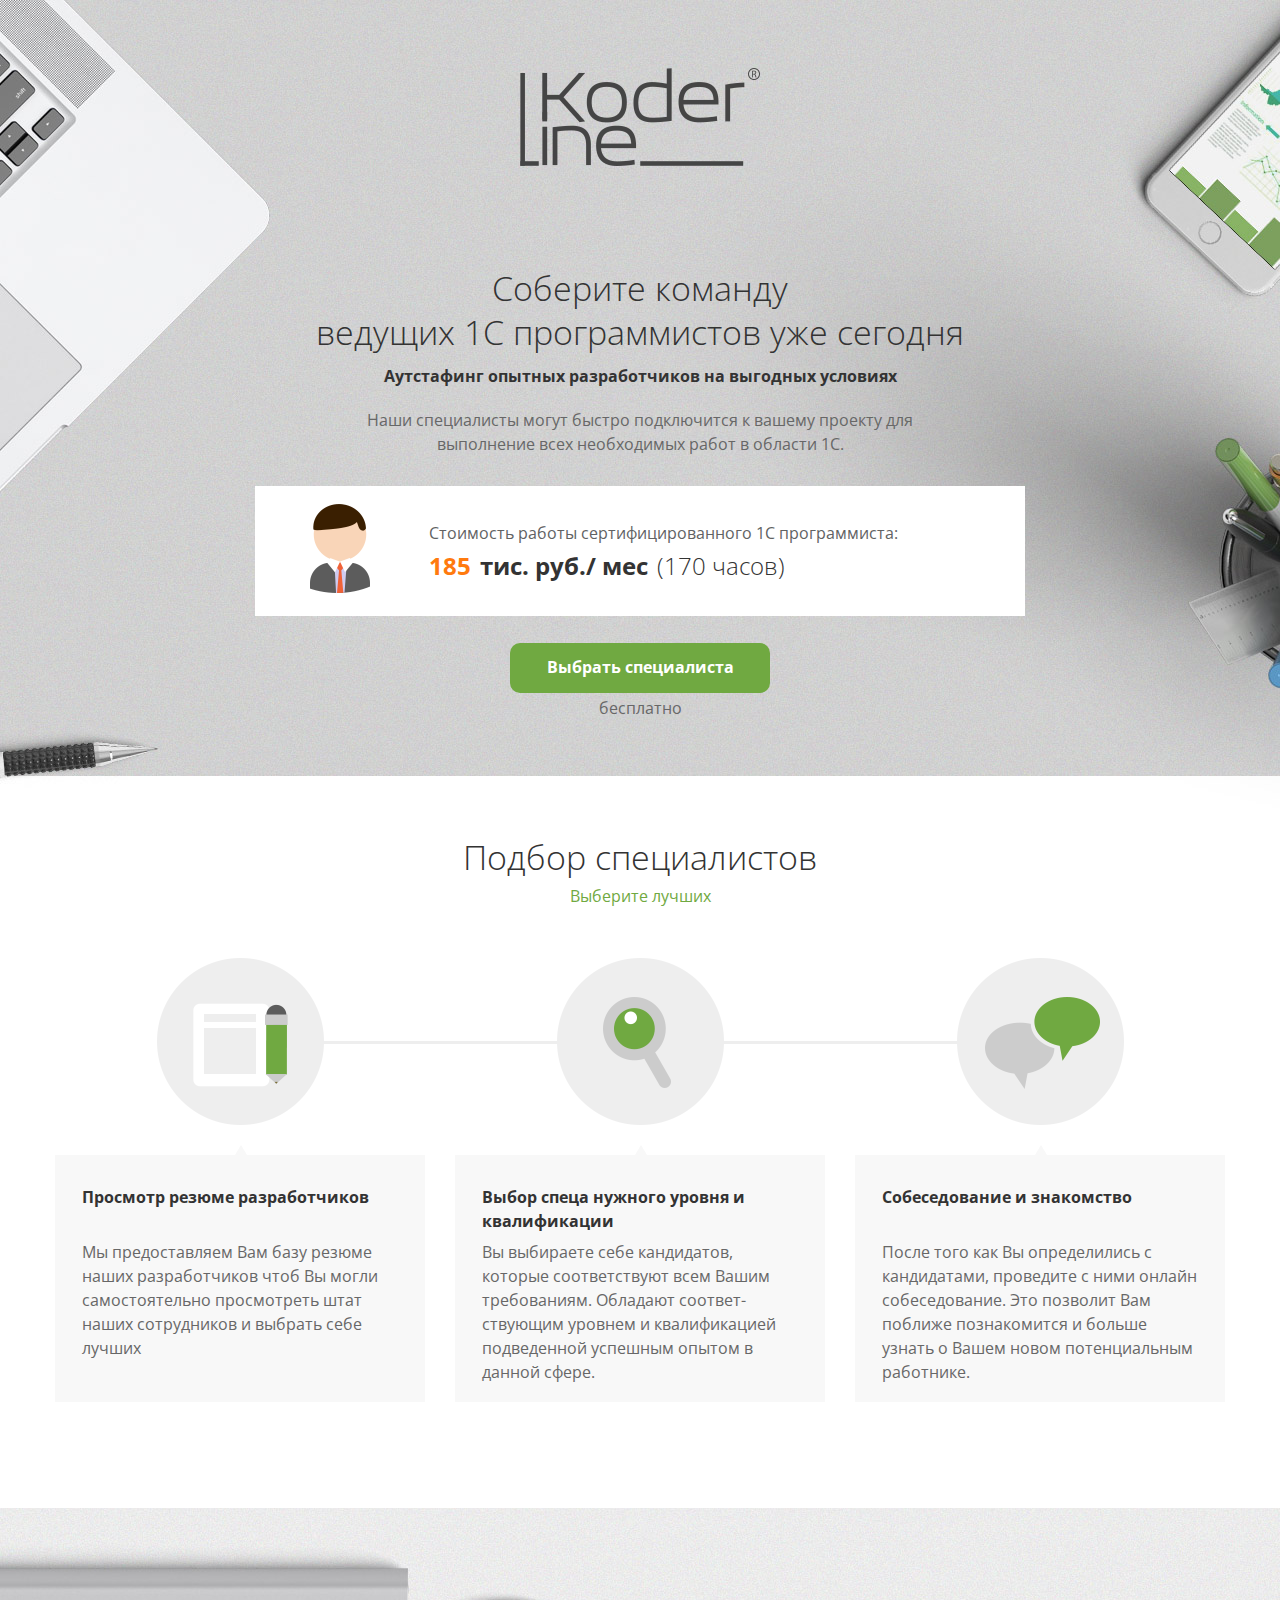
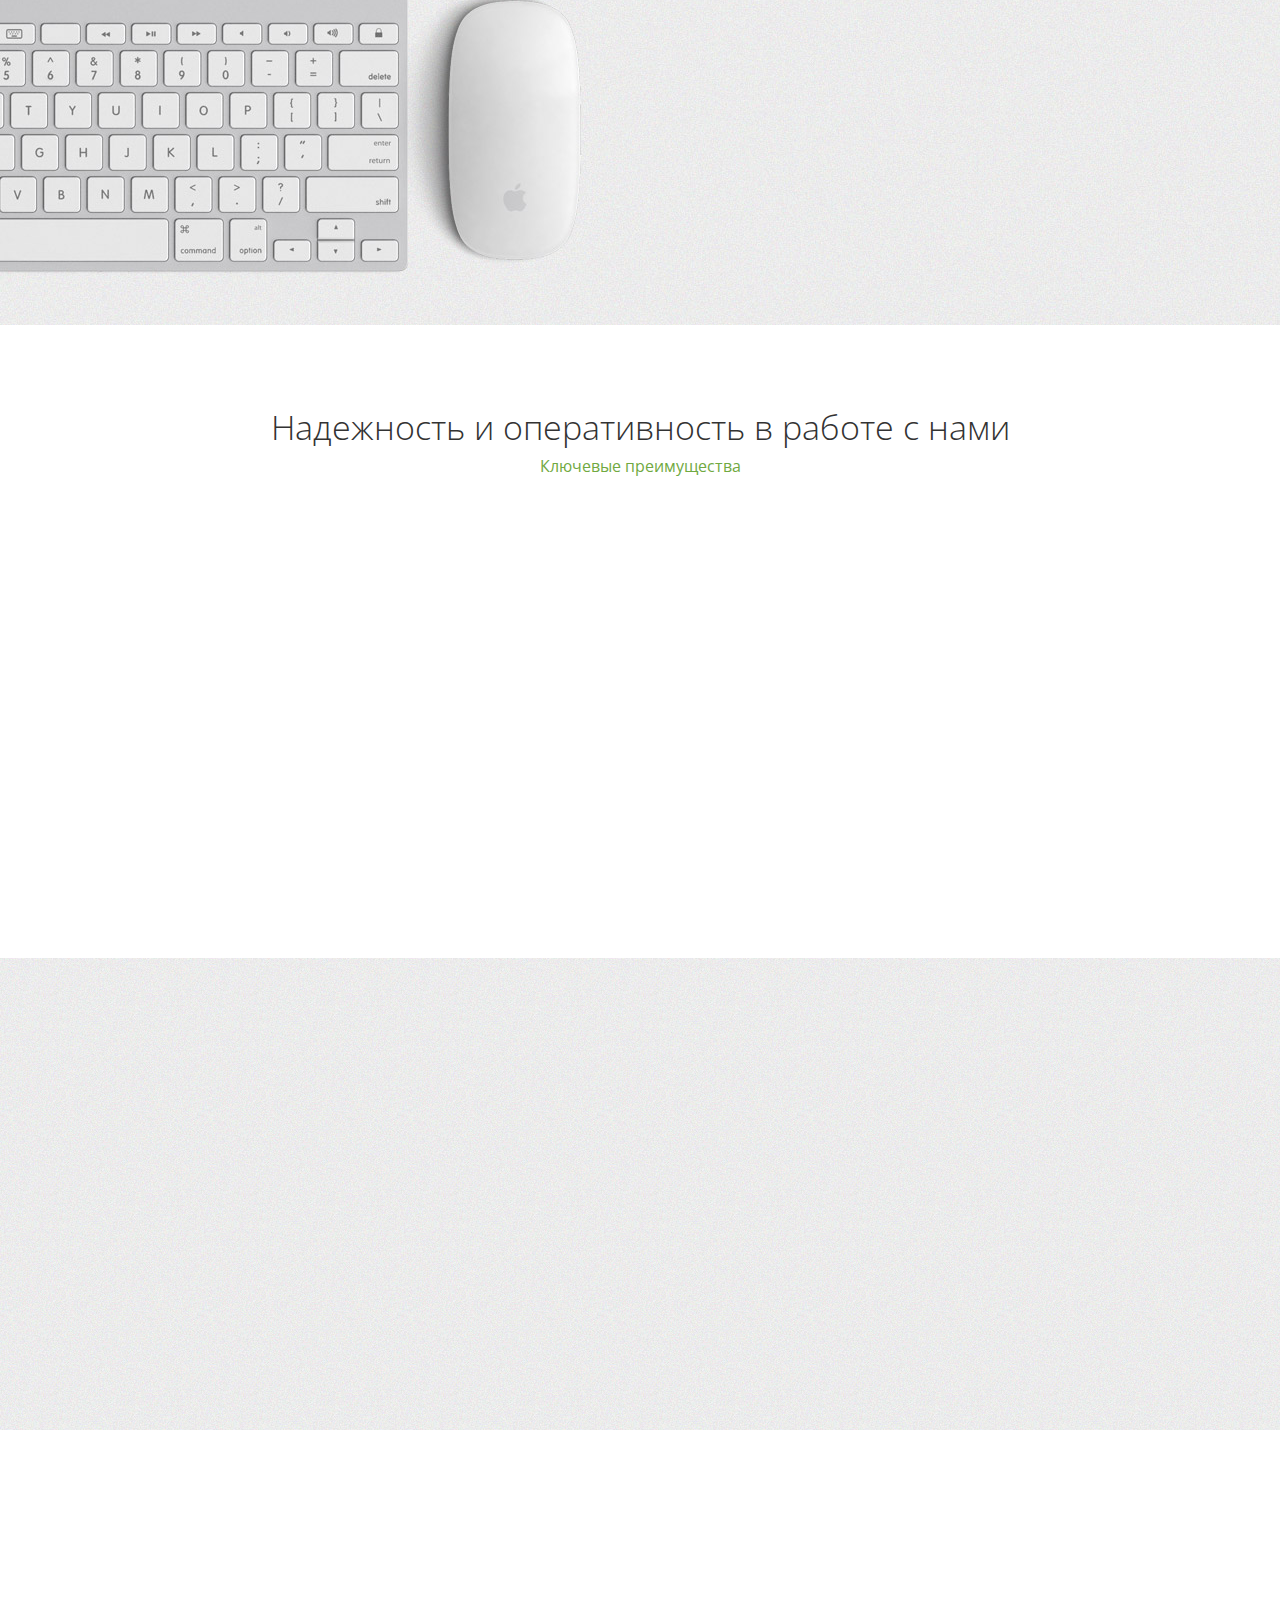
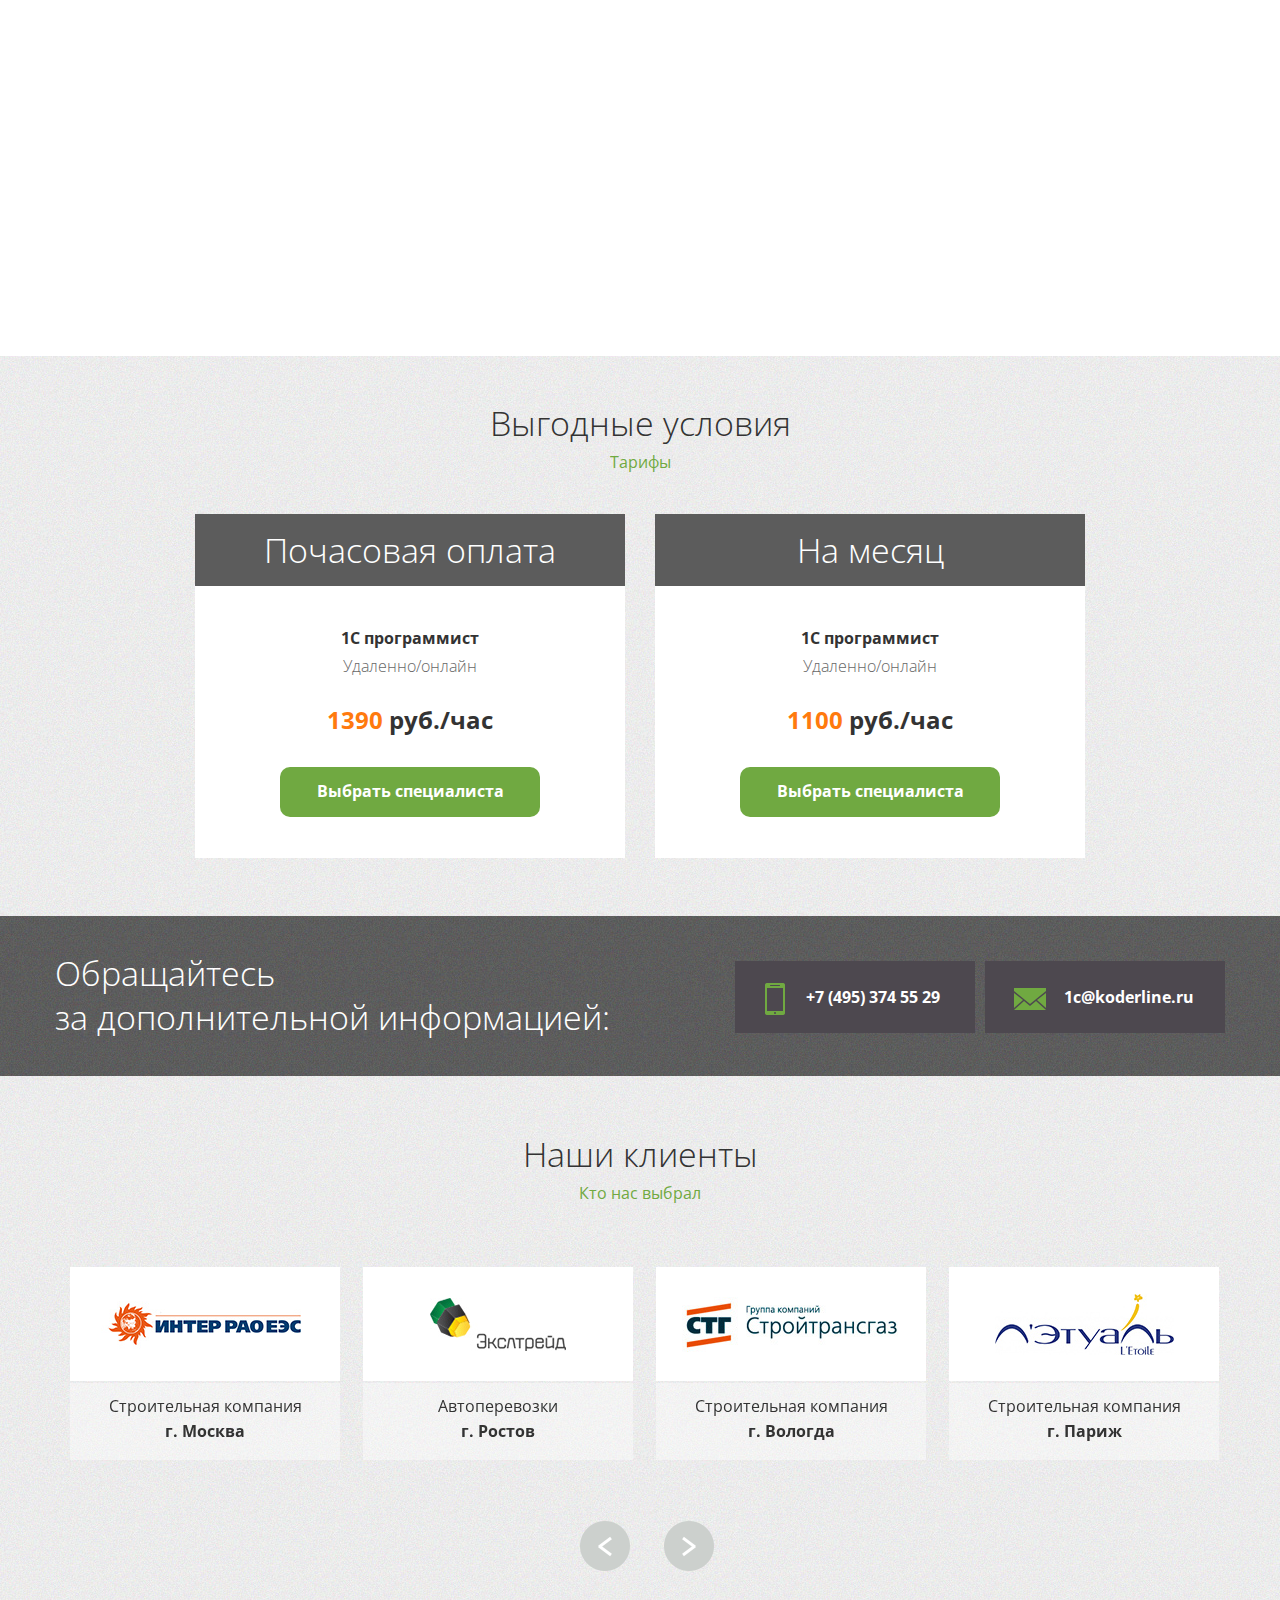
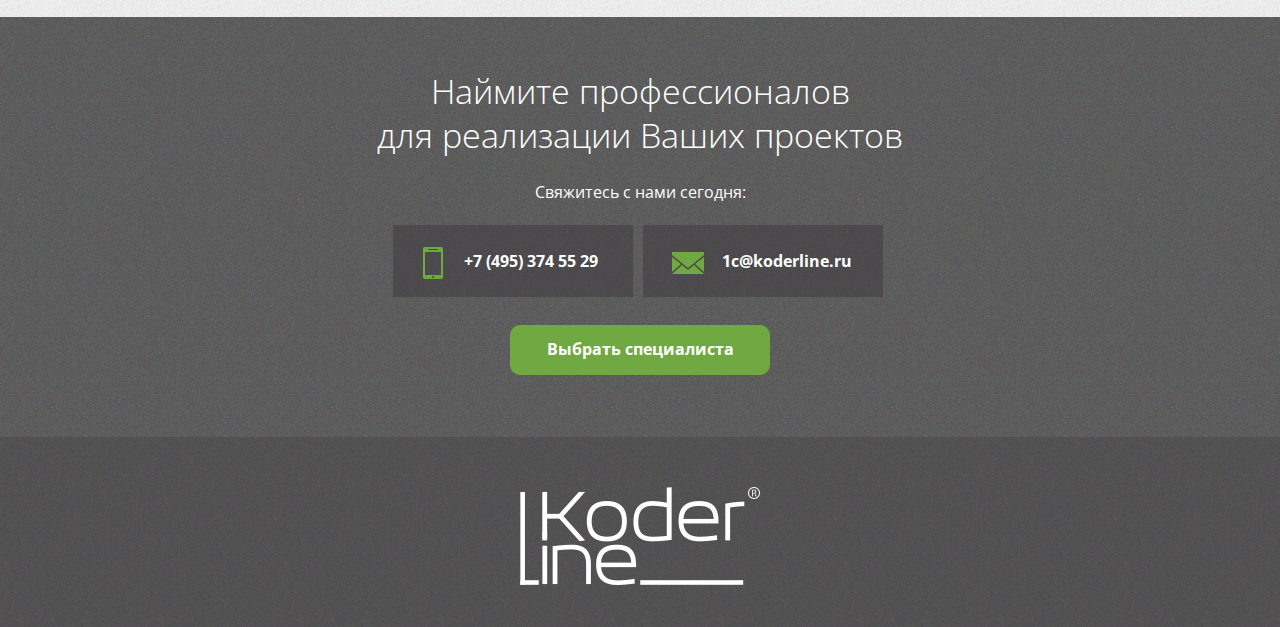
==== commit cd5c4cf6: "completed" ====
--- a/index.html
+++ b/index.html
@@ -5,7 +5,7 @@
   <!-- ========================================================= -->
   <meta charset="UTF-8">
   <meta name="viewport" content="width=1190">
-  <meta name="format-detection" content="telephone=no" /> 
+  <meta name="SKYPE_TOOLBAR" content="SKYPE_TOOLBAR_PARSER_COMPATIBLE" /> 
   <meta name="description" content="">
   <meta name="author" content="">
 
@@ -23,20 +23,12 @@
 
   <!--[if lt IE 9]>
     <script src="http://html5shim.googlecode.com/svn/trunk/html5.js"></script>
-    <link rel="stylesheet" href="css/ie.css" />
   <![endif]-->
-
-  <!--[if IE 9]>
-    <link rel="stylesheet" href="css/ie9.css" />
-  <![endif]-->
-
 
   <!-- FONTS -->
   <!-- ========================================================= -->  
   <link href='http://fonts.googleapis.com/css?family=Open+Sans:700,300,400' rel='stylesheet' type='text/css'>  
-  <!-- JQUERY FROM CDN -->
-  <!-- ========================================================= -->
-  <!-- http://cdnjs.cloudflare.com/ajax/libs/jquery/1.8.2/jquery.min.js -->
+
   <script src="js/jquery.min.js"></script>
 </head>
 
@@ -46,7 +38,7 @@
   <div class="container">
     <div class="row">
       <div class="span12">
-        <a href="#" class="icon-logo">
+        <a href="http://www.koderline.ru/" class="icon-logo">
           <span><i class="icon-hand"></i>Перейти на сайт компании</span>
         </a>
 
@@ -70,7 +62,7 @@
           </div>
         </div>
 
-        <a href="" class="btn">Выбрать специалиста</a>
+        <a href="form.html" class="btn">Выбрать специалиста</a>
         <p class="align-center">бесплатно</p>
       </div>
     </div>
@@ -115,7 +107,7 @@
 </section>
 
 <section id="info">
-  <div class="right-info">
+  <div class="right-info" title="anim">
     <h2>Обращайтесь <br> за дополнительной информацией:</h2>
     <div class="phone">
       <i class="icon-phone"></i>
@@ -137,12 +129,12 @@
       </div>
     </div>
 
-    <div class="row benefit1">
-      <div class="span6">
+    <div class="row benefit1" title="anim">
+      <div class="span6 b1">
         <h3>Все разработчики  являются официальными работниками нашей компании</h3>
         <p>Все разработчики которых мы предлагаем являются официальными работниками компании «Кодерлайн». Нанимая штат на условиях аустафинга Вы снимаете с себя много забот и обязательств, получая притом качественных разработчиков 1С.</p>
       </div>
-      <div class="span6">
+      <div class="span6 b2">
         <div class="img1">
           <img src="images/img1.jpg" alt="">
         </div>
@@ -153,14 +145,14 @@
 
 <section id="advantage2">
   <div class="container">
-    <div class="row benefit2">
-      <div class="span6">
+    <div class="row benefit2" title="anim">
+      <div class="span6 b2">
         <div class="img2">
           <img src="images/img2.jpg" alt="">
         </div>
       </div>
 
-      <div class="span6">
+      <div class="span6 b1">
         <h3>Работы выполняются  исключительно с офиса, <br>
   и под руководством куратора</h3>
         <p>Все сотрудники работают исключительно с наших офисов (центров разработки) по стандартному рабочему графику, а не удаленно у себя дома. На каждый проект назначается куратор, который следит за выполнением работ и поддерживает связь с заказчиком.</p>
@@ -171,12 +163,12 @@
 
 <section id="advantage3">
   <div class="container">
-    <div class="row benefit3">
-      <div class="span6">
+    <div class="row benefit3" title="anim">
+      <div class="span6 b1">
         <h3>Наш сотрудник   всегда с вами на связи  в режиме - Онлайн </h3>
         <p>Наши сотрудники всегда с вами на связи, в режиме онлайн. Вы в любое время можете связаться с ними чтоб узнать, как идет разработка или дать новое задание. С помощью современных веб-технологий все необходимые работы на Вашем компьютере могут выполнятся удаленно.</p>
       </div>
-      <div class="span6">
+      <div class="span6 b2">
         <div class="img3">
           <img src="images/img3.jpg" alt="">
         </div>
@@ -196,22 +188,22 @@
 
     <div class="row">
       <div class="span6">
-        <div class="tax">
+        <div class="tax tax-right" title="anim">
           <div class="tax-h">Почасовая оплата</div>
           <div class="prof">1С программист</div>
           <div class="status">Удаленно/онлайн</div>
           <div class="payment"><span>1390</span> руб./час</div>
-          <a href="" class="btn">Выбрать специалиста</a>
+          <a href="form.html" class="btn">Выбрать специалиста</a>
         </div> 
       </div>
 
       <div class="span6">
-        <div class="tax tax-left">
+        <div class="tax tax-left" title="anim">
           <div class="tax-h">На месяц</div>
           <div class="prof">1С программист</div>
           <div class="status">Удаленно/онлайн</div>
           <div class="payment"><span>1100</span> руб./час</div>
-          <a href="" class="btn">Выбрать специалиста</a>
+          <a href="form.html" class="btn">Выбрать специалиста</a>
         </div> 
       </div>
 
@@ -315,6 +307,38 @@
     </div>
   </div>
 </section>
+
+<section id="info3">
+  <div class="container">
+    <div class="row">
+      <div class="span12">
+        <h2>Наймите профессионалов <br> для реализации Ваших проектов</h2>
+        <div class="link-us">Свяжитесь с нами сегодня:</div>
+        <div class="info3-cont">
+          <div class="phone2">
+            <i class="icon-phone2"></i>
+            <span>+7 (495) 374 55 29</span>
+          </div>
+          <div class="email2">
+            <i class="icon-email2"></i>
+            <span>1c@koderline.ru</span>
+          </div>
+          <div class="clr"></div>
+        </div>
+
+        <a href="form.html" class="btn">Выбрать специалиста</a>
+      </div>
+    </div>
+  </div>
+</section>
+
+<footer>
+  <div class="footer">
+    <a href="http://www.koderline.ru/" class="icon-logo2">
+      <span><i class="icon-hand"></i>Перейти на сайт компании</span>
+    </a>
+  </div>
+</footer>
 
 <script src="js/scripts.js"></script>
 <script>
--- a/css/base.css
+++ b/css/base.css
@@ -1 +1 @@
-.clr{*zoom:1}.clr:before,.clr:after{display:table;line-height:0;content:""}.clr{clear:both}.relative{position:relative}.hidden{overflow:hidden}.bold{font-weight:bold}.italic{font-style:italic}.pull-left{float:left}.pull-right{float:right}.align-center{text-align:center}.m0{margin:0}.mt-0{margin-top:0}.mt-10{margin-top:10px}.mt-20{margin-top:20px}.mt-40{margin-top:40px}.mt-50{margin-top:50px}.mr-0{margin-right:0}.mr-10{margin-right:10px}.mr-20{margin-right:20px}.mr-40{margin-right:40px}.mr-50{margin-right:50px}.mb-0{margin-bottom:0}.mb-10{margin-bottom:10px}.mb-20{margin-bottom:20px}.mb-40{margin-bottom:40px}.mb-50{margin-bottom:50px}.ml-0{margin-left:0}.ml-10{margin-left:10px}.ml-20{margin-left:20px}.ml-40{margin-left:40px}.ml-50{margin-left:50px}.p0{padding:0}.pt-0{padding-top:0}.pt-10{padding-top:10px}.pt-20{padding-top:20px}.pt-40{padding-top:40px}.pt-50{padding-top:50px}.pr-0{padding-right:0}.pr-10{padding-right:10px}.pr-20{padding-right:20px}.pr-40{padding-right:40px}.pr-50{padding-right:50px}.pb-0{padding-bottom:0}.pb-10{padding-bottom:10px}.pb-20{padding-bottom:20px}.pb-40{padding-bottom:40px}.pb-50{padding-bottom:50px}.pl-0{padding-left:0}.pl-10{padding-left:10px}.pl-20{padding-left:20px}.pl-40{padding-left:40px}.pl-50{padding-left:50px}[class*="icon-"]{display:inline-block}.icon-logo{background:url('../images/icons-se56a638f62.png') 0 -344px no-repeat;width:240px;height:98px}.icon-hand{background:url('../images/icons-se56a638f62.png') 0 -1503px no-repeat;width:13px;height:15px}.icon-spec{background:url('../images/icons-se56a638f62.png') 0 -1135px no-repeat;width:60px;height:89px}.icon-spec1{background:url('../images/icons-se56a638f62.png') 0 -963px no-repeat;width:167px;height:167px}.icon-spec2{background:url('../images/icons-se56a638f62.png') 0 -447px no-repeat;width:167px;height:167px}.icon-spec3{background:url('../images/icons-se56a638f62.png') 0 -619px no-repeat;width:167px;height:167px}.icon-phone{background:url('../images/icons-se56a638f62.png') 0 -1560px no-repeat;width:20px;height:32px}.icon-email{background:url('../images/icons-se56a638f62.png') 0 -1476px no-repeat;width:32px;height:22px}.icon-phone2{background:url('../images/icons-se56a638f62.png') 0 -1523px no-repeat;width:20px;height:32px}.icon-email2{background:url('../images/icons-se56a638f62.png') 0 -1449px no-repeat;width:32px;height:22px}*{margin:0;padding:0;border:0}article,aside,details,figcaption,figure,footer,header,hgroup,main,nav,section,summary{display:block}audio,canvas,video{display:inline-block;*display:inline;*zoom:1}audio:not([controls]){display:none;height:0}[hidden]{display:none}html{font-size:100%;-ms-text-size-adjust:100%;-webkit-text-size-adjust:100%;height:100%}html,button,input,select,textarea{font-family:sans-serif}body{margin:0;height:100%}a:focus{outline:0}a:active,a:hover{outline:0}abbr[title]{border-bottom:1px dotted}blockquote{margin:1em 40px}hr{-moz-box-sizing:content-box;box-sizing:content-box;height:0}mark{background:#ff0;color:#000}p,pre{margin:0 0 10px}code,kbd,pre,samp{font-family:monospace, serif;_font-family:'courier new', monospace;font-size:1em}pre{white-space:pre;white-space:pre-wrap;word-wrap:break-word}q{quotes:none}q:before,q:after{content:'';content:none}small{font-size:80%}sub,sup{font-size:75%;line-height:0;position:relative;vertical-align:baseline}sup{top:-0.5em}sub{bottom:-0.25em}dl,menu,ol,ul{margin:1em 0}dd{margin:0 0 0 40px}menu,ol,ul{margin:0;list-style:none}nav ul,nav ol{list-style:none;list-style-image:none}img{border:0;-ms-interpolation-mode:bicubic}svg:not(:root){overflow:hidden}figure{margin:0}form{margin:0}fieldset{border:1px solid #c0c0c0;margin:0 2px;padding:0.35em 0.625em 0.75em}legend{border:0;padding:0;white-space:normal;*margin-left:-7px}button,input,select,textarea{font-size:100%;margin:0;vertical-align:baseline;*vertical-align:middle}button,input{line-height:normal}button,select{text-transform:none}button,html input[type="button"],input[type="reset"],input[type="submit"]{-webkit-appearance:button;cursor:pointer;*overflow:visible}button[disabled],html input[disabled]{cursor:default}input[type="checkbox"],input[type="radio"]{box-sizing:border-box;padding:0;*height:13px;*width:13px}input[type="search"]{-webkit-appearance:textfield;-moz-box-sizing:content-box;-webkit-box-sizing:content-box;box-sizing:content-box}input[type="search"]::-webkit-search-cancel-button,input[type="search"]::-webkit-search-decoration{-webkit-appearance:none}button::-moz-focus-inner,input::-moz-focus-inner{border:0;padding:0}textarea{overflow:auto;vertical-align:top;resize:vertical}table{border-collapse:collapse;border-spacing:0}h1,h2,h3,h4,h5,h6{font-weight:normal}body{font-size:16px;line-height:24px;color:#676767;font-family:'Open Sans', sans-serif;background:#fff url("../images/bg.jpg") center top no-repeat;min-width:1190px;font-weight:400}a{color:#fff;text-decoration:none}b,strong{font-weight:700}.row{margin-left:-30px;*zoom:1}.row:before,.row:after{display:table;line-height:0;content:""}.row:after{clear:both}[class*="span"]{float:left;min-height:1px;margin-left:30px}.container{width:1170px;margin:0 auto;position:relative}.span12{width:1170px}.span11{width:1070px}.span10{width:970px}.span9{width:870px}.span8{width:770px}.span7{width:670px}.span6{width:570px}.span5{width:470px}.span4{width:370px}.span3{width:270px}.span2{width:170px}.span1{width:70px}h2{color:#333;font-weight:300;font-size:34px;line-height:44px;text-align:center}h3{font-size:16px;line-height:24px;color:#333;font-weight:700}h4{color:#70a941;text-align:center;margin-top:5px}section{position:relative}#top .container{padding:0 0 27px 0}#top h2{margin-top:100px;margin-bottom:10px}#top h3{text-align:center;margin-bottom:20px}#top p{text-align:center;margin-bottom:30px}#top .btn{margin:0 auto 3px auto}.icon-logo{margin:68px auto 0 auto;display:block;position:relative}.icon-logo span{background-color:#fff;height:28px;line-height:28px;padding:0 10px 0 30px;font-size:12px;font-weight:700;position:absolute;left:134px;top:-44px;color:#676767;white-space:nowrap;display:none}.icon-logo span i{display:block;position:absolute;top:5px;left:10px}.icon-logo span:before{display:block;content:"";position:absolute;width:0;height:0;border-left:5px solid transparent;border-right:5px solid transparent;border-top:8px solid #fff;position:absolute;bottom:-8px;left:10px}.icon-logo:hover span{display:block}.promo{background-color:#fff;width:770px;height:130px;margin:0 0 27px 200px}.promo .promo-inner{width:770px;height:130px;display:table-cell;vertical-align:middle}.icon-spec{margin:0 55px}.promo-info{display:inline-block;position:relative;top:-18px}.promo-h{color:#616263;margin-bottom:7px}.promo-price{font-size:24px;line-height:28px}.promo-price span{margin-right:3px}.p1{font-weight:700;color:#ff7a0e}.p2{color:#333;font-weight:700}.p3{color:#333;font-weight:300}.btn{display:block;width:260px;height:50px;background-color:#70a941;border-radius:10px;line-height:48px;text-align:center;font-weight:700;color:#fff;-webkit-transition:0.2s 0s ease-in-out;-moz-transition:0.2s 0s ease-in-out;-o-transition:0.2s 0s ease-in-out;transition:0.2s 0s ease-in-out}.btn:hover{background-color:#454545}#spec .container{padding:58px 0 106px 0}.spec{display:block;margin:50px auto 30px auto}.spec-info{position:relative;background-color:#f8f8f8;-webkit-box-sizing:border-box;-moz-box-sizing:border-box;box-sizing:border-box;padding:30px 27px 0 27px;min-height:247px;border-bottom:3px solid #f8f8f8;-webkit-transition:0.2s 0s ease-in-out;-moz-transition:0.2s 0s ease-in-out;-o-transition:0.2s 0s ease-in-out;transition:0.2s 0s ease-in-out}.spec-info h3{min-height:55px}.spec-info:before{display:block;content:"";position:absolute;width:0;height:0;border-left:6px solid transparent;border-right:6px solid transparent;border-bottom:10px solid #f8f8f8;left:50%;top:-10px;margin-left:-5px}.spec-links{position:relative}.spec-links:before{display:block;content:"";position:absolute;height:3px;width:800px;background-color:#eee;top:133px;left:50%;margin-left:-400px;z-index:-1}.spec-links a p{color:#676767}.spec-links .span4:hover .spec-info{border-bottom:3px solid #70a941}.spec1:hover .icon-spec1{background:url('../images/icons-se56a638f62.png') 0 -791px no-repeat;width:167px;height:167px}.spec2:hover .icon-spec2{background:url('../images/icons-se56a638f62.png') 0 0 no-repeat;width:167px;height:167px}.spec3:hover .icon-spec3{background:url('../images/icons-se56a638f62.png') 0 -172px no-repeat;width:167px;height:167px}#info{height:417px;background:#fff url("../images/bg2.jpg") center top no-repeat;position:relative}#info h2{text-align:left;margin-bottom:34px}.right-info{position:absolute;left:50%;top:100px}.phone{background-color:#fff;width:240px;height:72px;line-height:72px;-webkit-box-sizing:border-box;-moz-box-sizing:border-box;box-sizing:border-box;position:relative;padding-left:71px;float:left;margin-right:10px}.phone i{position:absolute;left:30px;top:22px}.phone span{font-weight:700;color:#333}.email{background-color:#fff;width:240px;height:72px;line-height:72px;-webkit-box-sizing:border-box;-moz-box-sizing:border-box;box-sizing:border-box;position:relative;padding-left:79px;float:left}.email i{position:absolute;left:29px;top:27px}.email span{font-weight:700;color:#333}#advantage1 .container{padding:80px 0 0 0}.img1{margin-left:85px}.img1 img{vertical-align:bottom}.benefit1{padding-top:80px}.benefit1 h3{margin-top:108px;margin-bottom:20px}#advantage2{background:url("../images/pattern.jpg")}#advantage2 .container{padding:26px 0 25px 0}.img2{margin-left:32px}.benefit2 h3,.benefit2 p{text-align:right}.benefit2 h3{margin-top:91px;margin-bottom:20px}.img3{position:relative;left:-115px}.img3 img{vertical-align:bottom}.benefit3 h3{margin-top:160px;margin-bottom:52px}.benefit3 .span6:first-child{position:relative;z-index:2}#advantage3 .container{padding:0 0 35px 0}#conditions{background:url("../images/pattern.jpg")}#conditions .container{padding:45px 0 58px 0}#conditions .btn{margin:0 auto}.tax{width:430px;height:344px;background-color:#fff;float:right;margin-top:40px}.tax.tax-left{float:left}.tax-h{font-weight:300;text-align:center;height:72px;line-height:72px;font-size:34px;color:#fff;background-color:#5c5c5c}.prof{font-weight:700;margin-top:40px;margin-bottom:4px;color:#333;text-align:center}.status{font-weight:300;margin-bottom:30px;text-align:center}.payment{font-weight:700;color:#333;margin-bottom:35px;text-align:center;font-size:24px}.payment span{color:#ff7a0e}#info2{background:url("../images/pattern2.jpg");height:160px}.info2-left{width:680px;float:left;padding-top:35px}.info2-left h2{color:#fff;text-align:left}.phone2{background-color:#4d484f;width:240px;height:72px;line-height:72px;-webkit-box-sizing:border-box;-moz-box-sizing:border-box;box-sizing:border-box;position:relative;padding-left:71px;float:left;margin-right:10px}.phone2 i{position:absolute;left:30px;top:22px}.phone2 span{font-weight:700;color:#fff}.email2{background-color:#4d484f;width:240px;height:72px;line-height:72px;-webkit-box-sizing:border-box;-moz-box-sizing:border-box;box-sizing:border-box;position:relative;padding-left:79px;float:left}.email2 i{position:absolute;left:29px;top:27px}.email2 span{font-weight:700;color:#fff}.info2-right{float:left;padding-top:45px}#clients{background:url("../images/pattern.jpg")}#clients .container{padding:56px 0 40px 0}.swiper-container{margin:0 auto;position:relative;overflow:hidden;-webkit-backface-visibility:hidden;-moz-backface-visibility:hidden;-ms-backface-visibility:hidden;-o-backface-visibility:hidden;backface-visibility:hidden;z-index:1}.swiper-wrapper{position:relative;width:100%;-webkit-transition-property:-webkit-transform, left, top;-webkit-transition-duration:0s;-webkit-transform:translate3d(0px, 0, 0);-webkit-transition-timing-function:ease;-moz-transition-property:-moz-transform, left, top;-moz-transition-duration:0s;-moz-transform:translate3d(0px, 0, 0);-moz-transition-timing-function:ease;-o-transition-property:-o-transform, left, top;-o-transition-duration:0s;-o-transform:translate3d(0px, 0, 0);-o-transition-timing-function:ease;-o-transform:translate(0px, 0px);-ms-transition-property:-ms-transform, left, top;-ms-transition-duration:0s;-ms-transform:translate3d(0px, 0, 0);-ms-transition-timing-function:ease;transition-property:transform, left, top;transition-duration:0s;transform:translate3d(0px, 0, 0);transition-timing-function:ease;-webkit-box-sizing:content-box;-moz-box-sizing:content-box;box-sizing:content-box}.swiper-free-mode>.swiper-wrapper{-webkit-transition-timing-function:ease-out;-moz-transition-timing-function:ease-out;-ms-transition-timing-function:ease-out;-o-transition-timing-function:ease-out;transition-timing-function:ease-out;margin:0 auto}.swiper-slide{float:left;-webkit-box-sizing:content-box;-moz-box-sizing:content-box;box-sizing:content-box}.swiper-wp8-horizontal{-ms-touch-action:pan-y}.swiper-wp8-vertical{-ms-touch-action:pan-x}.slider{width:100%;height:194px;margin-bottom:60px;margin-top:62px}.slider .swiper-slide{height:194px;width:300px}.slider .swiper-slide a{display:block;position:relative;height:194px;width:270px;overflow:hidden;margin:0 15px}.slider .swiper-slide a:hover .company{background:#fff}.img-wrap{display:table-cell;text-align:center;width:270px;height:114px;background-color:#fff;vertical-align:middle}.img-wrap img{max-height:114px;vertical-align:middle}.slider-arrows{display:inline-block;height:50px;line-height:50px;-webkit-transition:color 0.2s 0s ease-in-out;-moz-transition:color 0.2s 0s ease-in-out;-o-transition:color 0.2s 0s ease-in-out;transition:color 0.2s 0s ease-in-out}.slider-arrows.slider-left{margin-left:13px}.slider-arrows.slider-left i{background:url('../images/icons-se56a638f62.png') 0 -1394px no-repeat;width:50px;height:50px}.slider-arrows.slider-right{margin-left:30px}.slider-arrows.slider-right i{background:url('../images/icons-se56a638f62.png') 0 -1339px no-repeat;width:50px;height:50px}.slider-arrows:hover.slider-left i{background:url('../images/icons-se56a638f62.png') 0 -1284px no-repeat;width:50px;height:50px}.slider-arrows:hover.slider-right i{background:url('../images/icons-se56a638f62.png') 0 -1229px no-repeat;width:50px;height:50px}.company{margin-top:2px;height:77px;background:rgba(255,255,255,0.4);display:block;color:#333;-webkit-transition:0.2s 0s ease-in-out;-moz-transition:0.2s 0s ease-in-out;-o-transition:0.2s 0s ease-in-out;transition:0.2s 0s ease-in-out}.company-name{margin-bottom:1px;padding-top:11px;display:block;text-align:center}.company-city{font-weight:700;display:block;text-align:center}
+.clr{*zoom:1}.clr:before,.clr:after{display:table;line-height:0;content:""}.clr{clear:both}.relative{position:relative}.hidden{overflow:hidden}.bold{font-weight:bold}.italic{font-style:italic}.pull-left{float:left}.pull-right{float:right}.align-center{text-align:center}.m0{margin:0}.mt-0{margin-top:0}.mt-10{margin-top:10px}.mt-20{margin-top:20px}.mt-40{margin-top:40px}.mt-50{margin-top:50px}.mr-0{margin-right:0}.mr-10{margin-right:10px}.mr-20{margin-right:20px}.mr-40{margin-right:40px}.mr-50{margin-right:50px}.mb-0{margin-bottom:0}.mb-10{margin-bottom:10px}.mb-20{margin-bottom:20px}.mb-40{margin-bottom:40px}.mb-50{margin-bottom:50px}.ml-0{margin-left:0}.ml-10{margin-left:10px}.ml-20{margin-left:20px}.ml-40{margin-left:40px}.ml-50{margin-left:50px}.p0{padding:0}.pt-0{padding-top:0}.pt-10{padding-top:10px}.pt-20{padding-top:20px}.pt-40{padding-top:40px}.pt-50{padding-top:50px}.pr-0{padding-right:0}.pr-10{padding-right:10px}.pr-20{padding-right:20px}.pr-40{padding-right:40px}.pr-50{padding-right:50px}.pb-0{padding-bottom:0}.pb-10{padding-bottom:10px}.pb-20{padding-bottom:20px}.pb-40{padding-bottom:40px}.pb-50{padding-bottom:50px}.pl-0{padding-left:0}.pl-10{padding-left:10px}.pl-20{padding-left:20px}.pl-40{padding-left:40px}.pl-50{padding-left:50px}[class*="icon-"]{display:inline-block}.icon-logo{background:url('../images/icons-s3f43345693.png') 0 -184px no-repeat;width:240px;height:98px}.icon-logo2{background:url('../images/icons-s3f43345693.png') 0 -287px no-repeat;width:240px;height:98px}.icon-hand{background:url('../images/icons-s3f43345693.png') 0 -54px no-repeat;width:13px;height:15px}.icon-spec{background:url('../images/icons-s3f43345693.png') 0 -574px no-repeat;width:60px;height:89px}.icon-spec1{background:url('../images/icons-s3f43345693.png') 0 -840px no-repeat;width:167px;height:167px}.icon-spec2{background:url('../images/icons-s3f43345693.png') 0 -1184px no-repeat;width:167px;height:167px}.icon-spec3{background:url('../images/icons-s3f43345693.png') 0 -1528px no-repeat;width:167px;height:167px}.icon-phone{background:url('../images/icons-s3f43345693.png') 0 -390px no-repeat;width:20px;height:32px}.icon-email{background:url('../images/icons-s3f43345693.png') 0 0 no-repeat;width:32px;height:22px}.icon-phone2{background:url('../images/icons-s3f43345693.png') 0 -427px no-repeat;width:20px;height:32px}.icon-email2{background:url('../images/icons-s3f43345693.png') 0 -27px no-repeat;width:32px;height:22px}*{margin:0;padding:0;border:0}article,aside,details,figcaption,figure,footer,header,hgroup,main,nav,section,summary{display:block}audio,canvas,video{display:inline-block;*display:inline;*zoom:1}audio:not([controls]){display:none;height:0}[hidden]{display:none}html{font-size:100%;-ms-text-size-adjust:100%;-webkit-text-size-adjust:100%;height:100%}html,button,input,select,textarea{font-family:sans-serif}body{margin:0;height:100%}a:focus{outline:0}a:active,a:hover{outline:0}abbr[title]{border-bottom:1px dotted}blockquote{margin:1em 40px}hr{-moz-box-sizing:content-box;box-sizing:content-box;height:0}mark{background:#ff0;color:#000}p,pre{margin:0 0 10px}code,kbd,pre,samp{font-family:monospace, serif;_font-family:'courier new', monospace;font-size:1em}pre{white-space:pre;white-space:pre-wrap;word-wrap:break-word}q{quotes:none}q:before,q:after{content:'';content:none}small{font-size:80%}sub,sup{font-size:75%;line-height:0;position:relative;vertical-align:baseline}sup{top:-0.5em}sub{bottom:-0.25em}dl,menu,ol,ul{margin:1em 0}dd{margin:0 0 0 40px}menu,ol,ul{margin:0;list-style:none}nav ul,nav ol{list-style:none;list-style-image:none}img{border:0;-ms-interpolation-mode:bicubic}svg:not(:root){overflow:hidden}figure{margin:0}form{margin:0}fieldset{border:1px solid #c0c0c0;margin:0 2px;padding:0.35em 0.625em 0.75em}legend{border:0;padding:0;white-space:normal;*margin-left:-7px}button,input,select,textarea{font-size:100%;margin:0;vertical-align:baseline;*vertical-align:middle}button,input{line-height:normal}button,select{text-transform:none}button,html input[type="button"],input[type="reset"],input[type="submit"]{-webkit-appearance:button;cursor:pointer;*overflow:visible}button[disabled],html input[disabled]{cursor:default}input[type="checkbox"],input[type="radio"]{box-sizing:border-box;padding:0;*height:13px;*width:13px}input[type="search"]{-webkit-appearance:textfield;-moz-box-sizing:content-box;-webkit-box-sizing:content-box;box-sizing:content-box}input[type="search"]::-webkit-search-cancel-button,input[type="search"]::-webkit-search-decoration{-webkit-appearance:none}button::-moz-focus-inner,input::-moz-focus-inner{border:0;padding:0}textarea{overflow:auto;vertical-align:top;resize:vertical}table{border-collapse:collapse;border-spacing:0}h1,h2,h3,h4,h5,h6{font-weight:normal}body{font-size:16px;line-height:24px;color:#676767;font-family:'Open Sans', sans-serif;background:#fff url("../images/bg.jpg") center top no-repeat;min-width:1190px;font-weight:400}a{color:#fff;text-decoration:none}b,strong{font-weight:700}.row{margin-left:-30px;*zoom:1}.row:before,.row:after{display:table;line-height:0;content:""}.row:after{clear:both}[class*="span"]{float:left;min-height:1px;margin-left:30px}.container{width:1170px;margin:0 auto;position:relative}.span12{width:1170px}.span11{width:1070px}.span10{width:970px}.span9{width:870px}.span8{width:770px}.span7{width:670px}.span6{width:570px}.span5{width:470px}.span4{width:370px}.span3{width:270px}.span2{width:170px}.span1{width:70px}h2{color:#333;font-weight:300;font-size:34px;line-height:44px;text-align:center}h3{font-size:16px;line-height:24px;color:#333;font-weight:700}h4{color:#70a941;text-align:center;margin-top:5px}section{position:relative}#top .container{padding:0 0 27px 0}#top h2{margin-top:100px;margin-bottom:10px}#top h3{text-align:center;margin-bottom:20px}#top p{text-align:center;margin-bottom:30px}#top .btn{margin:0 auto 3px auto}.icon-logo{margin:68px auto 0 auto;display:block;position:relative}.icon-logo span{background-color:#fff;height:28px;line-height:28px;padding:0 10px 0 30px;font-size:12px;font-weight:700;position:absolute;left:134px;top:-44px;color:#676767;white-space:nowrap;display:none}.icon-logo span i{display:block;position:absolute;top:5px;left:10px}.icon-logo span:before{display:block;content:"";position:absolute;width:0;height:0;border-left:5px solid transparent;border-right:5px solid transparent;border-top:8px solid #fff;position:absolute;bottom:-8px;left:10px}.icon-logo:hover span{display:block}.promo{background-color:#fff;width:770px;height:130px;margin:0 0 27px 200px}.promo .promo-inner{width:770px;height:130px;display:table-cell;vertical-align:middle}.icon-spec{margin:0 55px}.promo-info{display:inline-block;position:relative;top:-18px}.promo-h{color:#616263;margin-bottom:7px}.promo-price{font-size:24px;line-height:28px}.promo-price span{margin-right:3px}.p1{font-weight:700;color:#ff7a0e}.p2{color:#333;font-weight:700}.p3{color:#333;font-weight:300}.btn{display:block;width:260px;height:50px;background-color:#70a941;border-radius:10px;line-height:48px;text-align:center;font-weight:700;color:#fff;-webkit-transition:0.2s 0s ease-in-out;-moz-transition:0.2s 0s ease-in-out;-o-transition:0.2s 0s ease-in-out;transition:0.2s 0s ease-in-out}.btn:hover{background-color:#454545}#spec .container{padding:58px 0 106px 0}.spec{display:block;margin:50px auto 30px auto}.spec-info{position:relative;background-color:#f8f8f8;-webkit-box-sizing:border-box;-moz-box-sizing:border-box;box-sizing:border-box;padding:30px 27px 0 27px;min-height:247px;border-bottom:3px solid #f8f8f8;-webkit-transition:0.2s 0s ease-in-out;-moz-transition:0.2s 0s ease-in-out;-o-transition:0.2s 0s ease-in-out;transition:0.2s 0s ease-in-out}.spec-info h3{min-height:55px}.spec-info:before{display:block;content:"";position:absolute;width:0;height:0;border-left:6px solid transparent;border-right:6px solid transparent;border-bottom:10px solid #f8f8f8;left:50%;top:-10px;margin-left:-5px}.spec-links{position:relative}.spec-links:before{display:block;content:"";position:absolute;height:3px;width:800px;background-color:#eee;top:133px;left:50%;margin-left:-400px;z-index:-1}.spec-links a p{color:#676767}.spec-links .span4:hover .spec-info{border-bottom:3px solid #70a941}.spec1:hover .icon-spec1{background:url('../images/icons-s3f43345693.png') 0 -668px no-repeat;width:167px;height:167px}.spec2:hover .icon-spec2{background:url('../images/icons-s3f43345693.png') 0 -1012px no-repeat;width:167px;height:167px}.spec3:hover .icon-spec3{background:url('../images/icons-s3f43345693.png') 0 -1356px no-repeat;width:167px;height:167px}#info{height:417px;background:#fff url("../images/bg2.jpg") center top no-repeat;position:relative}#info h2{text-align:left;margin-bottom:34px}.right-info{position:absolute;left:50%;top:100px;opacity:0;-webkit-transform:translateX(30px);-moz-transform:translateX(30px);-o-transform:translateX(30px);transform:translateX(30px);-webkit-transition:0.7s 0.3s ease;-moz-transition:0.7s 0.3s ease;-o-transition:0.7s 0.3s ease;transition:0.7s 0.3s ease}.right-info.anim{opacity:1;-webkit-transform:translateX(0px);-moz-transform:translateX(0px);-o-transform:translateX(0px);transform:translateX(0px)}.phone{background-color:#fff;width:240px;height:72px;line-height:72px;-webkit-box-sizing:border-box;-moz-box-sizing:border-box;box-sizing:border-box;position:relative;padding-left:71px;float:left;margin-right:10px}.phone i{position:absolute;left:30px;top:22px}.phone span{font-weight:700;color:#333}.email{background-color:#fff;width:240px;height:72px;line-height:72px;-webkit-box-sizing:border-box;-moz-box-sizing:border-box;box-sizing:border-box;position:relative;padding-left:79px;float:left}.email i{position:absolute;left:29px;top:27px}.email span{font-weight:700;color:#333}#advantage1 .container{padding:80px 0 0 0}.img1{margin-left:85px}.img1 img{vertical-align:bottom}.benefit1{margin-top:80px}.benefit1 h3{margin-top:108px;margin-bottom:20px}.benefit1 .b1{opacity:0;-webkit-transform:translateX(-30px);-moz-transform:translateX(-30px);-o-transform:translateX(-30px);transform:translateX(-30px);-webkit-transition:0.7s 0.3s ease;-moz-transition:0.7s 0.3s ease;-o-transition:0.7s 0.3s ease;transition:0.7s 0.3s ease}.benefit1 .b2{opacity:0;-webkit-transform:translateX(30px);-moz-transform:translateX(30px);-o-transform:translateX(30px);transform:translateX(30px);-webkit-transition:0.7s 0.7s ease;-moz-transition:0.7s 0.7s ease;-o-transition:0.7s 0.7s ease;transition:0.7s 0.7s ease}.benefit1.anim .b1{opacity:1;-webkit-transform:translateX(0px);-moz-transform:translateX(0px);-o-transform:translateX(0px);transform:translateX(0px)}.benefit1.anim .b2{opacity:1;-webkit-transform:translateX(0px);-moz-transform:translateX(0px);-o-transform:translateX(0px);transform:translateX(0px)}#advantage2{background:url("../images/pattern.jpg")}#advantage2 .container{padding:56px 0 55px 0}.img2{margin-left:32px}.benefit2 .b1{opacity:0;-webkit-transform:translateX(30px);-moz-transform:translateX(30px);-o-transform:translateX(30px);transform:translateX(30px);-webkit-transition:0.7s 0.3s ease;-moz-transition:0.7s 0.3s ease;-o-transition:0.7s 0.3s ease;transition:0.7s 0.3s ease}.benefit2 .b2{opacity:0;-webkit-transform:translateX(-30px);-moz-transform:translateX(-30px);-o-transform:translateX(-30px);transform:translateX(-30px);-webkit-transition:0.7s 0.7s ease;-moz-transition:0.7s 0.7s ease;-o-transition:0.7s 0.7s ease;transition:0.7s 0.7s ease}.benefit2.anim .b1{opacity:1;-webkit-transform:translateX(0px);-moz-transform:translateX(0px);-o-transform:translateX(0px);transform:translateX(0px)}.benefit2.anim .b2{opacity:1;-webkit-transform:translateX(0px);-moz-transform:translateX(0px);-o-transform:translateX(0px);transform:translateX(0px)}.benefit2 h3,.benefit2 p{text-align:right}.benefit2 h3{margin-top:91px;margin-bottom:20px}.img3{position:relative}.img3 img{position:absolute;vertical-align:bottom;left:-115px;top:-80px}.benefit3 .b1{opacity:0;-webkit-transform:translateX(-30px);-moz-transform:translateX(-30px);-o-transform:translateX(-30px);transform:translateX(-30px);-webkit-transition:0.7s 0.3s ease;-moz-transition:0.7s 0.3s ease;-o-transition:0.7s 0.3s ease;transition:0.7s 0.3s ease}.benefit3 .b2{opacity:0;-webkit-transform:translateX(30px);-moz-transform:translateX(30px);-o-transform:translateX(30px);transform:translateX(30px);-webkit-transition:0.7s 0.7s ease;-moz-transition:0.7s 0.7s ease;-o-transition:0.7s 0.7s ease;transition:0.7s 0.7s ease}.benefit3.anim .b1{opacity:1;-webkit-transform:translateX(0px);-moz-transform:translateX(0px);-o-transform:translateX(0px);transform:translateX(0px)}.benefit3.anim .b2{opacity:1;-webkit-transform:translateX(0px);-moz-transform:translateX(0px);-o-transform:translateX(0px);transform:translateX(0px)}.benefit3 h3{margin-top:80px;margin-bottom:52px}.benefit3 .b1{position:relative;z-index:2}#advantage3 .container{padding:80px 0 160px 0}#conditions{background:url("../images/pattern.jpg")}#conditions .container{padding:45px 0 58px 0}#conditions .btn{margin:0 auto}.tax{width:430px;height:344px;background-color:#fff;float:right;margin-top:40px}.tax.tax-left{float:left}.tax-h{font-weight:300;text-align:center;height:72px;line-height:72px;font-size:34px;color:#fff;background-color:#5c5c5c}.prof{font-weight:700;margin-top:40px;margin-bottom:4px;color:#333;text-align:center}.status{font-weight:300;margin-bottom:30px;text-align:center}.payment{font-weight:700;color:#333;margin-bottom:35px;text-align:center;font-size:24px}.payment span{color:#ff7a0e}#info2{background:url("../images/pattern2.jpg");height:160px}.info2-left{width:680px;float:left;padding-top:35px}.info2-left h2{color:#fff;text-align:left}.phone2{background-color:#4d484f;width:240px;height:72px;line-height:72px;-webkit-box-sizing:border-box;-moz-box-sizing:border-box;box-sizing:border-box;position:relative;padding-left:71px;float:left;margin-right:10px}.phone2 i{position:absolute;left:30px;top:22px}.phone2 span{font-weight:700;color:#fff}.email2{background-color:#4d484f;width:240px;height:72px;line-height:72px;-webkit-box-sizing:border-box;-moz-box-sizing:border-box;box-sizing:border-box;position:relative;padding-left:79px;float:left}.email2 i{position:absolute;left:29px;top:27px}.email2 span{font-weight:700;color:#fff}.info2-right{float:left;padding-top:45px}#clients{background:url("../images/pattern.jpg")}#clients .container{padding:56px 0 40px 0}.swiper-container{margin:0 auto;position:relative;overflow:hidden;-webkit-backface-visibility:hidden;-moz-backface-visibility:hidden;-ms-backface-visibility:hidden;-o-backface-visibility:hidden;backface-visibility:hidden;z-index:1}.swiper-wrapper{position:relative;width:100%;-webkit-transition-property:-webkit-transform, left, top;-webkit-transition-duration:0s;-webkit-transform:translate3d(0px, 0, 0);-webkit-transition-timing-function:ease;-moz-transition-property:-moz-transform, left, top;-moz-transition-duration:0s;-moz-transform:translate3d(0px, 0, 0);-moz-transition-timing-function:ease;-o-transition-property:-o-transform, left, top;-o-transition-duration:0s;-o-transform:translate3d(0px, 0, 0);-o-transition-timing-function:ease;-o-transform:translate(0px, 0px);-ms-transition-property:-ms-transform, left, top;-ms-transition-duration:0s;-ms-transform:translate3d(0px, 0, 0);-ms-transition-timing-function:ease;transition-property:transform, left, top;transition-duration:0s;transform:translate3d(0px, 0, 0);transition-timing-function:ease;-webkit-box-sizing:content-box;-moz-box-sizing:content-box;box-sizing:content-box}.swiper-free-mode>.swiper-wrapper{-webkit-transition-timing-function:ease-out;-moz-transition-timing-function:ease-out;-ms-transition-timing-function:ease-out;-o-transition-timing-function:ease-out;transition-timing-function:ease-out;margin:0 auto}.swiper-slide{float:left;-webkit-box-sizing:content-box;-moz-box-sizing:content-box;box-sizing:content-box}.swiper-wp8-horizontal{-ms-touch-action:pan-y}.swiper-wp8-vertical{-ms-touch-action:pan-x}.slider{width:100%;height:194px;margin-bottom:60px;margin-top:62px}.slider .swiper-slide{height:194px;width:300px}.slider .swiper-slide a{display:block;position:relative;height:194px;width:270px;overflow:hidden;margin:0 15px}.slider .swiper-slide a:hover .company{background:#fff}.img-wrap{display:table-cell;text-align:center;width:270px;height:114px;background-color:#fff;vertical-align:middle}.img-wrap img{max-height:114px;vertical-align:middle}.slider-arrows{display:inline-block;height:50px;line-height:50px;-webkit-transition:color 0.2s 0s ease-in-out;-moz-transition:color 0.2s 0s ease-in-out;-o-transition:color 0.2s 0s ease-in-out;transition:color 0.2s 0s ease-in-out}.slider-arrows.slider-left{margin-left:13px}.slider-arrows.slider-left i{background:url('../images/icons-s3f43345693.png') 0 -129px no-repeat;width:50px;height:50px}.slider-arrows.slider-right{margin-left:30px}.slider-arrows.slider-right i{background:url('../images/icons-s3f43345693.png') 0 -519px no-repeat;width:50px;height:50px}.slider-arrows:hover.slider-left i{background:url('../images/icons-s3f43345693.png') 0 -74px no-repeat;width:50px;height:50px}.slider-arrows:hover.slider-right i{background:url('../images/icons-s3f43345693.png') 0 -464px no-repeat;width:50px;height:50px}.company{margin-top:2px;height:77px;background:rgba(255,255,255,0.4);display:block;color:#333;-webkit-transition:0.2s 0s ease-in-out;-moz-transition:0.2s 0s ease-in-out;-o-transition:0.2s 0s ease-in-out;transition:0.2s 0s ease-in-out}.company-name{margin-bottom:1px;padding-top:11px;display:block;text-align:center}.company-city{font-weight:700;display:block;text-align:center}#info3{height:420px;background:url("../images/pattern2.jpg")}#info3 .container{padding:52px 0 0 0}#info3 h2{color:#fff}#info3 .btn{margin:0 auto}.link-us{color:#fff;text-align:center;margin-top:23px;margin-bottom:21px}.info3-cont{padding-left:338px;margin-bottom:28px}.info3-cont .phone2,.info3-cont .email2{background:rgba(59,55,59,0.5)}.icon-logo2{margin:0 auto;display:block;position:relative}.icon-logo2 span{background-color:#fff;height:28px;line-height:28px;padding:0 10px 0 30px;font-size:12px;font-weight:700;position:absolute;left:134px;top:-44px;color:#676767;white-space:nowrap;display:none}.icon-logo2 span i{display:block;position:absolute;top:5px;left:10px}.icon-logo2 span:before{display:block;content:"";position:absolute;width:0;height:0;border-left:5px solid transparent;border-right:5px solid transparent;border-top:8px solid #fff;position:absolute;bottom:-8px;left:10px}.icon-logo2:hover span{display:block}footer{height:190px;background:url("../images/pattern2.jpg")}.footer{background:rgba(59,55,59,0.29);height:140px;padding-top:50px}body.form{background-color:#D0D0D0;background-image:url("../images/bg3.jpg")}#form h3,#form p{text-align:center}#form h3{margin-bottom:20px;margin-top:40px}#form ::-webkit-input-placeholder{color:#676767}#form :-moz-placeholder{color:#676767}#form ::-moz-placeholder{color:#676767}#form :-ms-input-placeholder{color:#676767}#form input{font-family:'Open Sans', sans-serif;font-size:16px;line-height:24px;background-color:#fff;padding:14px 10px 14px 20px;width:100%;margin-bottom:20px;height:52px;outline:none;border:2px solid #fff;color:#676767;-webkit-transition:0.2s 0s ease-in-out;-moz-transition:0.2s 0s ease-in-out;-o-transition:0.2s 0s ease-in-out;transition:0.2s 0s ease-in-out;-webkit-box-sizing:border-box;-moz-box-sizing:border-box;box-sizing:border-box}#form input:focus{border:2px solid #fff}#form textarea{font-family:'Open Sans', sans-serif;font-size:16px;line-height:24px;background-color:#fff;padding:8px 9px;width:100%;height:80px;margin-bottom:20px;outline:none;border:2px solid #fff;-webkit-transition:0.2s 0s ease-in-out;-moz-transition:0.2s 0s ease-in-out;-o-transition:0.2s 0s ease-in-out;transition:0.2s 0s ease-in-out;-webkit-box-sizing:border-box;-moz-box-sizing:border-box;box-sizing:border-box;resize:none;color:#676767}#form textarea:focus{border:2px solid #fff}#form input:hover::-webkit-input-placeholder{color:#70a941}#form input:hover:-moz-placeholder{color:#70a941}#form input:hover:-ms-input-placeholder{color:#70a941}#form textarea.error,#form input.error{border:2px solid #ebb1a7;color:#ebb1a7}#form .btn{margin:20px auto 0 auto}.span-form{padding-top:55px;padding-bottom:44px}.thanks{display:none}.thanks-h{color:#333;font-weight:300;font-size:80px;line-height:84px;text-align:center;margin-bottom:30px}.thanks-h2{color:#70a941;text-align:center;margin-top:5px;font-weight:700;font-size:24px;line-height:28px;margin-bottom:16px}#form .thanks{padding-top:160px}#form .thanks .btn{margin:50px auto 40px auto;width:262px}
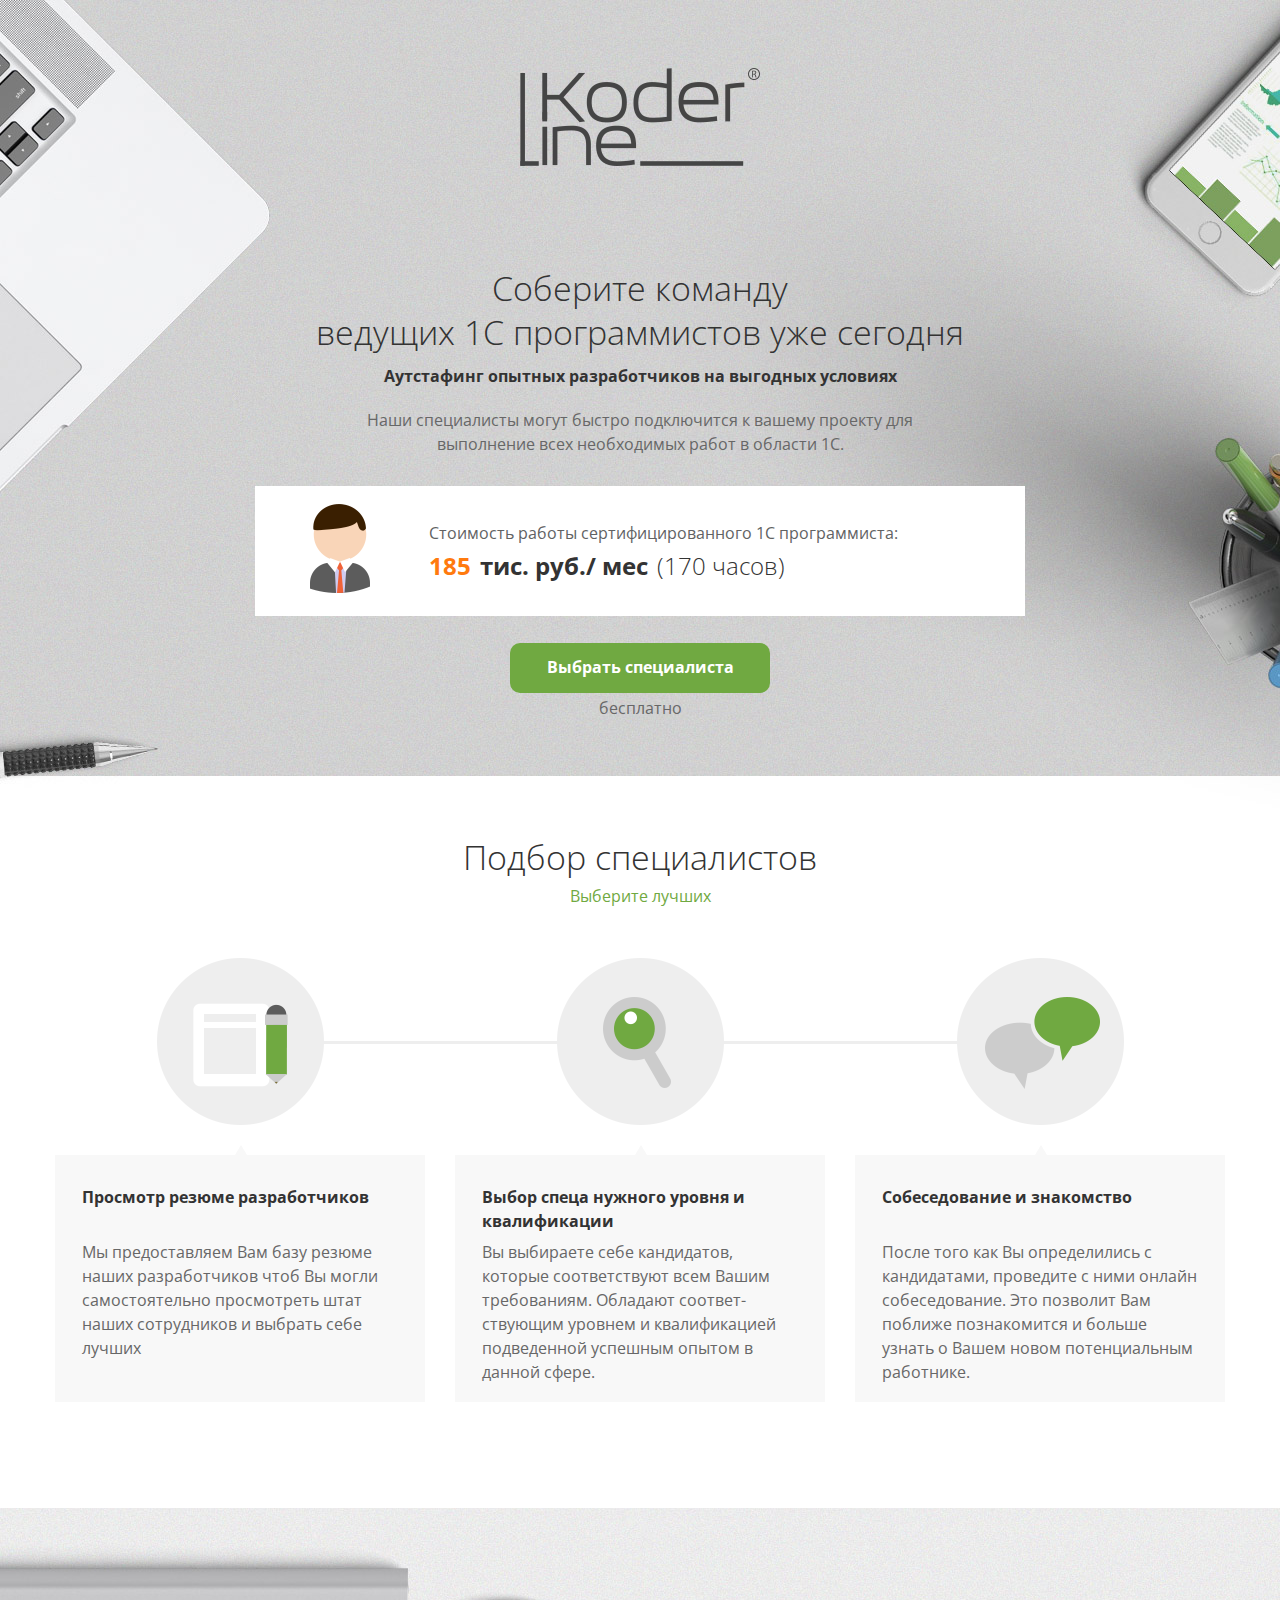
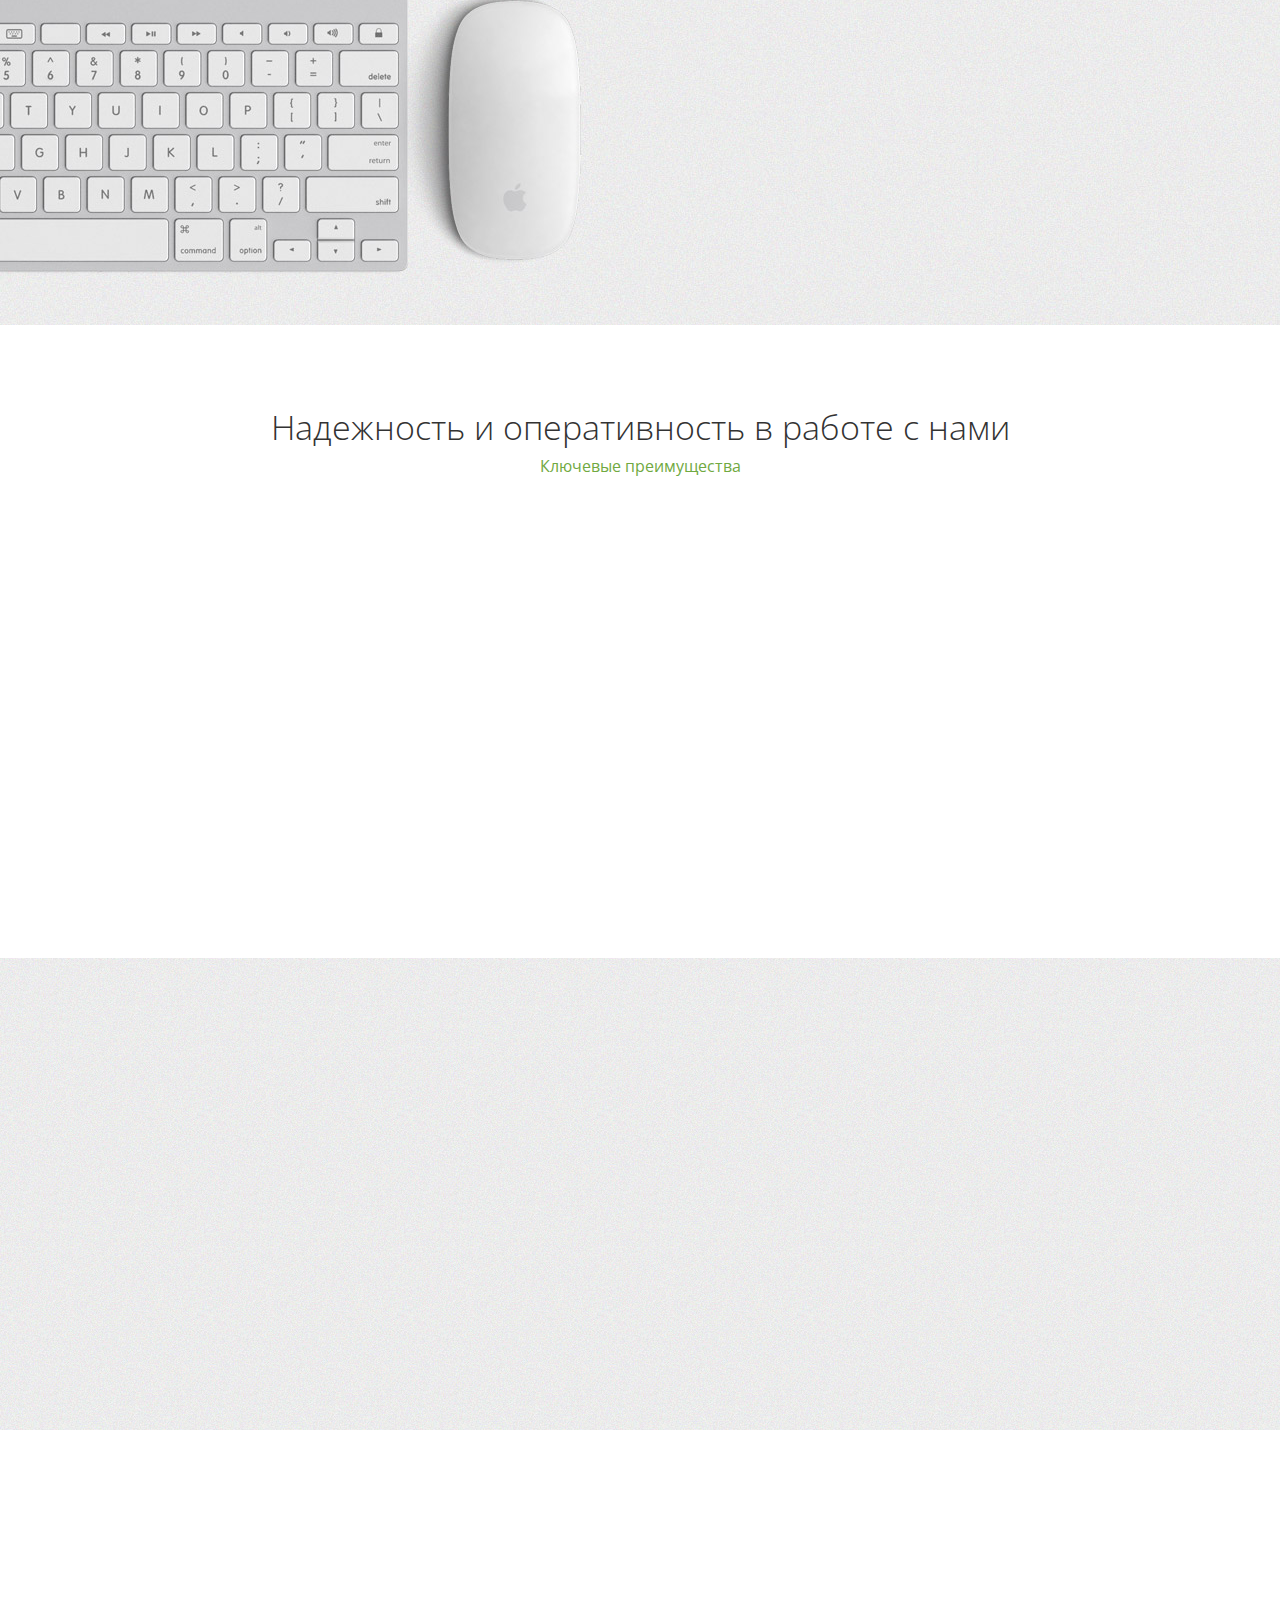
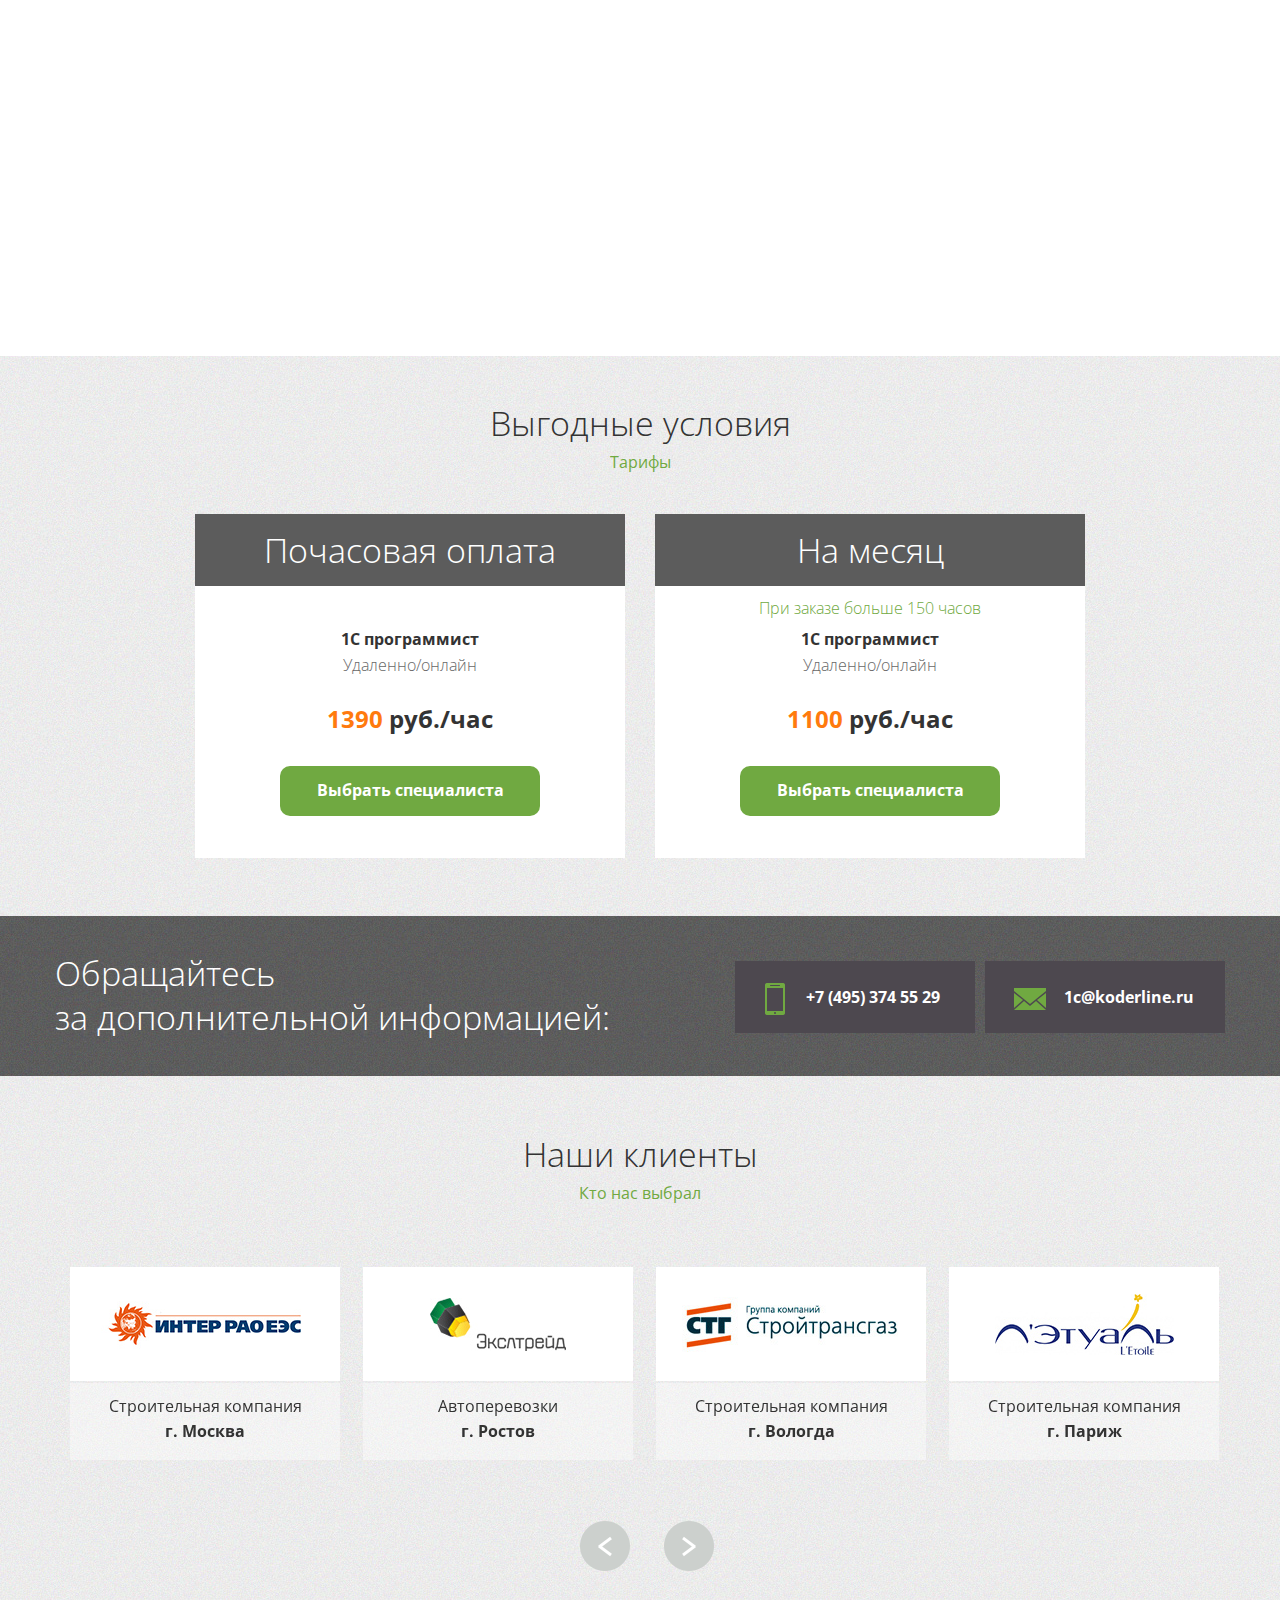
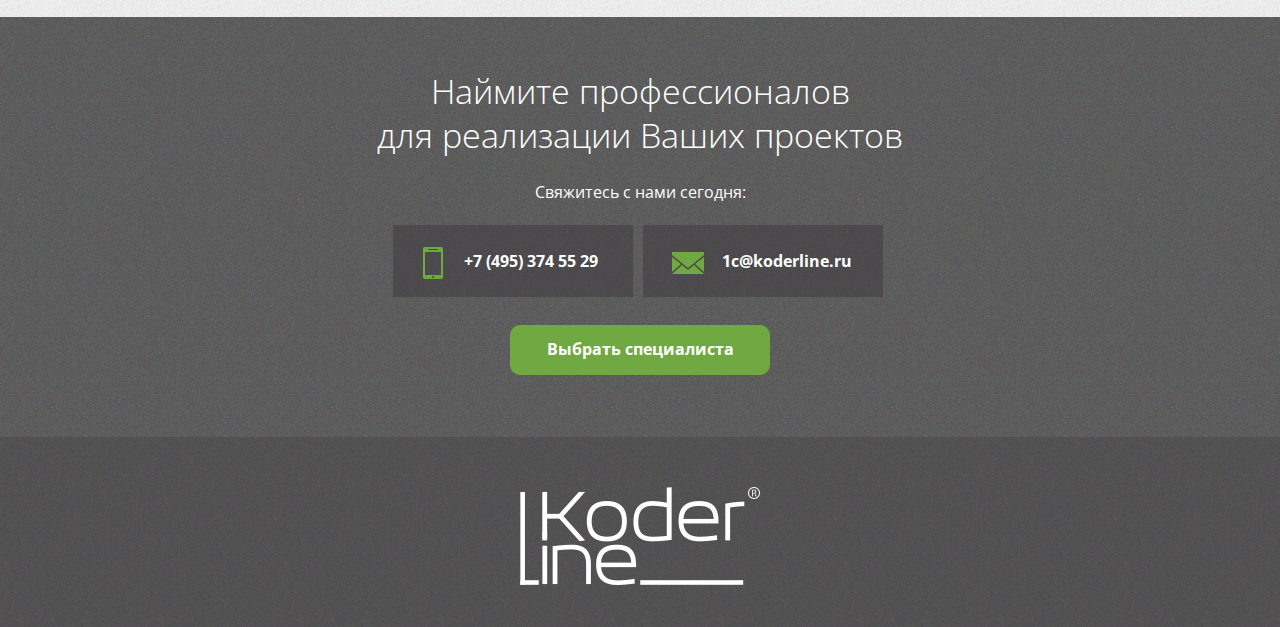
==== commit ec2b638e: "added some text" ====
--- a/index.html
+++ b/index.html
@@ -190,6 +190,7 @@
       <div class="span6">
         <div class="tax tax-right" title="anim">
           <div class="tax-h">Почасовая оплата</div>
+          <div class="prof-h"></div>
           <div class="prof">1С программист</div>
           <div class="status">Удаленно/онлайн</div>
           <div class="payment"><span>1390</span> руб./час</div>
@@ -200,6 +201,7 @@
       <div class="span6">
         <div class="tax tax-left" title="anim">
           <div class="tax-h">На месяц</div>
+          <div class="prof-h">При заказе больше 150 часов</div>
           <div class="prof">1С программист</div>
           <div class="status">Удаленно/онлайн</div>
           <div class="payment"><span>1100</span> руб./час</div>
--- a/css/base.css
+++ b/css/base.css
@@ -1 +1 @@
-.clr{*zoom:1}.clr:before,.clr:after{display:table;line-height:0;content:""}.clr{clear:both}.relative{position:relative}.hidden{overflow:hidden}.bold{font-weight:bold}.italic{font-style:italic}.pull-left{float:left}.pull-right{float:right}.align-center{text-align:center}.m0{margin:0}.mt-0{margin-top:0}.mt-10{margin-top:10px}.mt-20{margin-top:20px}.mt-40{margin-top:40px}.mt-50{margin-top:50px}.mr-0{margin-right:0}.mr-10{margin-right:10px}.mr-20{margin-right:20px}.mr-40{margin-right:40px}.mr-50{margin-right:50px}.mb-0{margin-bottom:0}.mb-10{margin-bottom:10px}.mb-20{margin-bottom:20px}.mb-40{margin-bottom:40px}.mb-50{margin-bottom:50px}.ml-0{margin-left:0}.ml-10{margin-left:10px}.ml-20{margin-left:20px}.ml-40{margin-left:40px}.ml-50{margin-left:50px}.p0{padding:0}.pt-0{padding-top:0}.pt-10{padding-top:10px}.pt-20{padding-top:20px}.pt-40{padding-top:40px}.pt-50{padding-top:50px}.pr-0{padding-right:0}.pr-10{padding-right:10px}.pr-20{padding-right:20px}.pr-40{padding-right:40px}.pr-50{padding-right:50px}.pb-0{padding-bottom:0}.pb-10{padding-bottom:10px}.pb-20{padding-bottom:20px}.pb-40{padding-bottom:40px}.pb-50{padding-bottom:50px}.pl-0{padding-left:0}.pl-10{padding-left:10px}.pl-20{padding-left:20px}.pl-40{padding-left:40px}.pl-50{padding-left:50px}[class*="icon-"]{display:inline-block}.icon-logo{background:url('../images/icons-s3f43345693.png') 0 -184px no-repeat;width:240px;height:98px}.icon-logo2{background:url('../images/icons-s3f43345693.png') 0 -287px no-repeat;width:240px;height:98px}.icon-hand{background:url('../images/icons-s3f43345693.png') 0 -54px no-repeat;width:13px;height:15px}.icon-spec{background:url('../images/icons-s3f43345693.png') 0 -574px no-repeat;width:60px;height:89px}.icon-spec1{background:url('../images/icons-s3f43345693.png') 0 -840px no-repeat;width:167px;height:167px}.icon-spec2{background:url('../images/icons-s3f43345693.png') 0 -1184px no-repeat;width:167px;height:167px}.icon-spec3{background:url('../images/icons-s3f43345693.png') 0 -1528px no-repeat;width:167px;height:167px}.icon-phone{background:url('../images/icons-s3f43345693.png') 0 -390px no-repeat;width:20px;height:32px}.icon-email{background:url('../images/icons-s3f43345693.png') 0 0 no-repeat;width:32px;height:22px}.icon-phone2{background:url('../images/icons-s3f43345693.png') 0 -427px no-repeat;width:20px;height:32px}.icon-email2{background:url('../images/icons-s3f43345693.png') 0 -27px no-repeat;width:32px;height:22px}*{margin:0;padding:0;border:0}article,aside,details,figcaption,figure,footer,header,hgroup,main,nav,section,summary{display:block}audio,canvas,video{display:inline-block;*display:inline;*zoom:1}audio:not([controls]){display:none;height:0}[hidden]{display:none}html{font-size:100%;-ms-text-size-adjust:100%;-webkit-text-size-adjust:100%;height:100%}html,button,input,select,textarea{font-family:sans-serif}body{margin:0;height:100%}a:focus{outline:0}a:active,a:hover{outline:0}abbr[title]{border-bottom:1px dotted}blockquote{margin:1em 40px}hr{-moz-box-sizing:content-box;box-sizing:content-box;height:0}mark{background:#ff0;color:#000}p,pre{margin:0 0 10px}code,kbd,pre,samp{font-family:monospace, serif;_font-family:'courier new', monospace;font-size:1em}pre{white-space:pre;white-space:pre-wrap;word-wrap:break-word}q{quotes:none}q:before,q:after{content:'';content:none}small{font-size:80%}sub,sup{font-size:75%;line-height:0;position:relative;vertical-align:baseline}sup{top:-0.5em}sub{bottom:-0.25em}dl,menu,ol,ul{margin:1em 0}dd{margin:0 0 0 40px}menu,ol,ul{margin:0;list-style:none}nav ul,nav ol{list-style:none;list-style-image:none}img{border:0;-ms-interpolation-mode:bicubic}svg:not(:root){overflow:hidden}figure{margin:0}form{margin:0}fieldset{border:1px solid #c0c0c0;margin:0 2px;padding:0.35em 0.625em 0.75em}legend{border:0;padding:0;white-space:normal;*margin-left:-7px}button,input,select,textarea{font-size:100%;margin:0;vertical-align:baseline;*vertical-align:middle}button,input{line-height:normal}button,select{text-transform:none}button,html input[type="button"],input[type="reset"],input[type="submit"]{-webkit-appearance:button;cursor:pointer;*overflow:visible}button[disabled],html input[disabled]{cursor:default}input[type="checkbox"],input[type="radio"]{box-sizing:border-box;padding:0;*height:13px;*width:13px}input[type="search"]{-webkit-appearance:textfield;-moz-box-sizing:content-box;-webkit-box-sizing:content-box;box-sizing:content-box}input[type="search"]::-webkit-search-cancel-button,input[type="search"]::-webkit-search-decoration{-webkit-appearance:none}button::-moz-focus-inner,input::-moz-focus-inner{border:0;padding:0}textarea{overflow:auto;vertical-align:top;resize:vertical}table{border-collapse:collapse;border-spacing:0}h1,h2,h3,h4,h5,h6{font-weight:normal}body{font-size:16px;line-height:24px;color:#676767;font-family:'Open Sans', sans-serif;background:#fff url("../images/bg.jpg") center top no-repeat;min-width:1190px;font-weight:400}a{color:#fff;text-decoration:none}b,strong{font-weight:700}.row{margin-left:-30px;*zoom:1}.row:before,.row:after{display:table;line-height:0;content:""}.row:after{clear:both}[class*="span"]{float:left;min-height:1px;margin-left:30px}.container{width:1170px;margin:0 auto;position:relative}.span12{width:1170px}.span11{width:1070px}.span10{width:970px}.span9{width:870px}.span8{width:770px}.span7{width:670px}.span6{width:570px}.span5{width:470px}.span4{width:370px}.span3{width:270px}.span2{width:170px}.span1{width:70px}h2{color:#333;font-weight:300;font-size:34px;line-height:44px;text-align:center}h3{font-size:16px;line-height:24px;color:#333;font-weight:700}h4{color:#70a941;text-align:center;margin-top:5px}section{position:relative}#top .container{padding:0 0 27px 0}#top h2{margin-top:100px;margin-bottom:10px}#top h3{text-align:center;margin-bottom:20px}#top p{text-align:center;margin-bottom:30px}#top .btn{margin:0 auto 3px auto}.icon-logo{margin:68px auto 0 auto;display:block;position:relative}.icon-logo span{background-color:#fff;height:28px;line-height:28px;padding:0 10px 0 30px;font-size:12px;font-weight:700;position:absolute;left:134px;top:-44px;color:#676767;white-space:nowrap;display:none}.icon-logo span i{display:block;position:absolute;top:5px;left:10px}.icon-logo span:before{display:block;content:"";position:absolute;width:0;height:0;border-left:5px solid transparent;border-right:5px solid transparent;border-top:8px solid #fff;position:absolute;bottom:-8px;left:10px}.icon-logo:hover span{display:block}.promo{background-color:#fff;width:770px;height:130px;margin:0 0 27px 200px}.promo .promo-inner{width:770px;height:130px;display:table-cell;vertical-align:middle}.icon-spec{margin:0 55px}.promo-info{display:inline-block;position:relative;top:-18px}.promo-h{color:#616263;margin-bottom:7px}.promo-price{font-size:24px;line-height:28px}.promo-price span{margin-right:3px}.p1{font-weight:700;color:#ff7a0e}.p2{color:#333;font-weight:700}.p3{color:#333;font-weight:300}.btn{display:block;width:260px;height:50px;background-color:#70a941;border-radius:10px;line-height:48px;text-align:center;font-weight:700;color:#fff;-webkit-transition:0.2s 0s ease-in-out;-moz-transition:0.2s 0s ease-in-out;-o-transition:0.2s 0s ease-in-out;transition:0.2s 0s ease-in-out}.btn:hover{background-color:#454545}#spec .container{padding:58px 0 106px 0}.spec{display:block;margin:50px auto 30px auto}.spec-info{position:relative;background-color:#f8f8f8;-webkit-box-sizing:border-box;-moz-box-sizing:border-box;box-sizing:border-box;padding:30px 27px 0 27px;min-height:247px;border-bottom:3px solid #f8f8f8;-webkit-transition:0.2s 0s ease-in-out;-moz-transition:0.2s 0s ease-in-out;-o-transition:0.2s 0s ease-in-out;transition:0.2s 0s ease-in-out}.spec-info h3{min-height:55px}.spec-info:before{display:block;content:"";position:absolute;width:0;height:0;border-left:6px solid transparent;border-right:6px solid transparent;border-bottom:10px solid #f8f8f8;left:50%;top:-10px;margin-left:-5px}.spec-links{position:relative}.spec-links:before{display:block;content:"";position:absolute;height:3px;width:800px;background-color:#eee;top:133px;left:50%;margin-left:-400px;z-index:-1}.spec-links a p{color:#676767}.spec-links .span4:hover .spec-info{border-bottom:3px solid #70a941}.spec1:hover .icon-spec1{background:url('../images/icons-s3f43345693.png') 0 -668px no-repeat;width:167px;height:167px}.spec2:hover .icon-spec2{background:url('../images/icons-s3f43345693.png') 0 -1012px no-repeat;width:167px;height:167px}.spec3:hover .icon-spec3{background:url('../images/icons-s3f43345693.png') 0 -1356px no-repeat;width:167px;height:167px}#info{height:417px;background:#fff url("../images/bg2.jpg") center top no-repeat;position:relative}#info h2{text-align:left;margin-bottom:34px}.right-info{position:absolute;left:50%;top:100px;opacity:0;-webkit-transform:translateX(30px);-moz-transform:translateX(30px);-o-transform:translateX(30px);transform:translateX(30px);-webkit-transition:0.7s 0.3s ease;-moz-transition:0.7s 0.3s ease;-o-transition:0.7s 0.3s ease;transition:0.7s 0.3s ease}.right-info.anim{opacity:1;-webkit-transform:translateX(0px);-moz-transform:translateX(0px);-o-transform:translateX(0px);transform:translateX(0px)}.phone{background-color:#fff;width:240px;height:72px;line-height:72px;-webkit-box-sizing:border-box;-moz-box-sizing:border-box;box-sizing:border-box;position:relative;padding-left:71px;float:left;margin-right:10px}.phone i{position:absolute;left:30px;top:22px}.phone span{font-weight:700;color:#333}.email{background-color:#fff;width:240px;height:72px;line-height:72px;-webkit-box-sizing:border-box;-moz-box-sizing:border-box;box-sizing:border-box;position:relative;padding-left:79px;float:left}.email i{position:absolute;left:29px;top:27px}.email span{font-weight:700;color:#333}#advantage1 .container{padding:80px 0 0 0}.img1{margin-left:85px}.img1 img{vertical-align:bottom}.benefit1{margin-top:80px}.benefit1 h3{margin-top:108px;margin-bottom:20px}.benefit1 .b1{opacity:0;-webkit-transform:translateX(-30px);-moz-transform:translateX(-30px);-o-transform:translateX(-30px);transform:translateX(-30px);-webkit-transition:0.7s 0.3s ease;-moz-transition:0.7s 0.3s ease;-o-transition:0.7s 0.3s ease;transition:0.7s 0.3s ease}.benefit1 .b2{opacity:0;-webkit-transform:translateX(30px);-moz-transform:translateX(30px);-o-transform:translateX(30px);transform:translateX(30px);-webkit-transition:0.7s 0.7s ease;-moz-transition:0.7s 0.7s ease;-o-transition:0.7s 0.7s ease;transition:0.7s 0.7s ease}.benefit1.anim .b1{opacity:1;-webkit-transform:translateX(0px);-moz-transform:translateX(0px);-o-transform:translateX(0px);transform:translateX(0px)}.benefit1.anim .b2{opacity:1;-webkit-transform:translateX(0px);-moz-transform:translateX(0px);-o-transform:translateX(0px);transform:translateX(0px)}#advantage2{background:url("../images/pattern.jpg")}#advantage2 .container{padding:56px 0 55px 0}.img2{margin-left:32px}.benefit2 .b1{opacity:0;-webkit-transform:translateX(30px);-moz-transform:translateX(30px);-o-transform:translateX(30px);transform:translateX(30px);-webkit-transition:0.7s 0.3s ease;-moz-transition:0.7s 0.3s ease;-o-transition:0.7s 0.3s ease;transition:0.7s 0.3s ease}.benefit2 .b2{opacity:0;-webkit-transform:translateX(-30px);-moz-transform:translateX(-30px);-o-transform:translateX(-30px);transform:translateX(-30px);-webkit-transition:0.7s 0.7s ease;-moz-transition:0.7s 0.7s ease;-o-transition:0.7s 0.7s ease;transition:0.7s 0.7s ease}.benefit2.anim .b1{opacity:1;-webkit-transform:translateX(0px);-moz-transform:translateX(0px);-o-transform:translateX(0px);transform:translateX(0px)}.benefit2.anim .b2{opacity:1;-webkit-transform:translateX(0px);-moz-transform:translateX(0px);-o-transform:translateX(0px);transform:translateX(0px)}.benefit2 h3,.benefit2 p{text-align:right}.benefit2 h3{margin-top:91px;margin-bottom:20px}.img3{position:relative}.img3 img{position:absolute;vertical-align:bottom;left:-115px;top:-80px}.benefit3 .b1{opacity:0;-webkit-transform:translateX(-30px);-moz-transform:translateX(-30px);-o-transform:translateX(-30px);transform:translateX(-30px);-webkit-transition:0.7s 0.3s ease;-moz-transition:0.7s 0.3s ease;-o-transition:0.7s 0.3s ease;transition:0.7s 0.3s ease}.benefit3 .b2{opacity:0;-webkit-transform:translateX(30px);-moz-transform:translateX(30px);-o-transform:translateX(30px);transform:translateX(30px);-webkit-transition:0.7s 0.7s ease;-moz-transition:0.7s 0.7s ease;-o-transition:0.7s 0.7s ease;transition:0.7s 0.7s ease}.benefit3.anim .b1{opacity:1;-webkit-transform:translateX(0px);-moz-transform:translateX(0px);-o-transform:translateX(0px);transform:translateX(0px)}.benefit3.anim .b2{opacity:1;-webkit-transform:translateX(0px);-moz-transform:translateX(0px);-o-transform:translateX(0px);transform:translateX(0px)}.benefit3 h3{margin-top:80px;margin-bottom:52px}.benefit3 .b1{position:relative;z-index:2}#advantage3 .container{padding:80px 0 160px 0}#conditions{background:url("../images/pattern.jpg")}#conditions .container{padding:45px 0 58px 0}#conditions .btn{margin:0 auto}.tax{width:430px;height:344px;background-color:#fff;float:right;margin-top:40px}.tax.tax-left{float:left}.tax-h{font-weight:300;text-align:center;height:72px;line-height:72px;font-size:34px;color:#fff;background-color:#5c5c5c}.prof{font-weight:700;margin-top:40px;margin-bottom:4px;color:#333;text-align:center}.status{font-weight:300;margin-bottom:30px;text-align:center}.payment{font-weight:700;color:#333;margin-bottom:35px;text-align:center;font-size:24px}.payment span{color:#ff7a0e}#info2{background:url("../images/pattern2.jpg");height:160px}.info2-left{width:680px;float:left;padding-top:35px}.info2-left h2{color:#fff;text-align:left}.phone2{background-color:#4d484f;width:240px;height:72px;line-height:72px;-webkit-box-sizing:border-box;-moz-box-sizing:border-box;box-sizing:border-box;position:relative;padding-left:71px;float:left;margin-right:10px}.phone2 i{position:absolute;left:30px;top:22px}.phone2 span{font-weight:700;color:#fff}.email2{background-color:#4d484f;width:240px;height:72px;line-height:72px;-webkit-box-sizing:border-box;-moz-box-sizing:border-box;box-sizing:border-box;position:relative;padding-left:79px;float:left}.email2 i{position:absolute;left:29px;top:27px}.email2 span{font-weight:700;color:#fff}.info2-right{float:left;padding-top:45px}#clients{background:url("../images/pattern.jpg")}#clients .container{padding:56px 0 40px 0}.swiper-container{margin:0 auto;position:relative;overflow:hidden;-webkit-backface-visibility:hidden;-moz-backface-visibility:hidden;-ms-backface-visibility:hidden;-o-backface-visibility:hidden;backface-visibility:hidden;z-index:1}.swiper-wrapper{position:relative;width:100%;-webkit-transition-property:-webkit-transform, left, top;-webkit-transition-duration:0s;-webkit-transform:translate3d(0px, 0, 0);-webkit-transition-timing-function:ease;-moz-transition-property:-moz-transform, left, top;-moz-transition-duration:0s;-moz-transform:translate3d(0px, 0, 0);-moz-transition-timing-function:ease;-o-transition-property:-o-transform, left, top;-o-transition-duration:0s;-o-transform:translate3d(0px, 0, 0);-o-transition-timing-function:ease;-o-transform:translate(0px, 0px);-ms-transition-property:-ms-transform, left, top;-ms-transition-duration:0s;-ms-transform:translate3d(0px, 0, 0);-ms-transition-timing-function:ease;transition-property:transform, left, top;transition-duration:0s;transform:translate3d(0px, 0, 0);transition-timing-function:ease;-webkit-box-sizing:content-box;-moz-box-sizing:content-box;box-sizing:content-box}.swiper-free-mode>.swiper-wrapper{-webkit-transition-timing-function:ease-out;-moz-transition-timing-function:ease-out;-ms-transition-timing-function:ease-out;-o-transition-timing-function:ease-out;transition-timing-function:ease-out;margin:0 auto}.swiper-slide{float:left;-webkit-box-sizing:content-box;-moz-box-sizing:content-box;box-sizing:content-box}.swiper-wp8-horizontal{-ms-touch-action:pan-y}.swiper-wp8-vertical{-ms-touch-action:pan-x}.slider{width:100%;height:194px;margin-bottom:60px;margin-top:62px}.slider .swiper-slide{height:194px;width:300px}.slider .swiper-slide a{display:block;position:relative;height:194px;width:270px;overflow:hidden;margin:0 15px}.slider .swiper-slide a:hover .company{background:#fff}.img-wrap{display:table-cell;text-align:center;width:270px;height:114px;background-color:#fff;vertical-align:middle}.img-wrap img{max-height:114px;vertical-align:middle}.slider-arrows{display:inline-block;height:50px;line-height:50px;-webkit-transition:color 0.2s 0s ease-in-out;-moz-transition:color 0.2s 0s ease-in-out;-o-transition:color 0.2s 0s ease-in-out;transition:color 0.2s 0s ease-in-out}.slider-arrows.slider-left{margin-left:13px}.slider-arrows.slider-left i{background:url('../images/icons-s3f43345693.png') 0 -129px no-repeat;width:50px;height:50px}.slider-arrows.slider-right{margin-left:30px}.slider-arrows.slider-right i{background:url('../images/icons-s3f43345693.png') 0 -519px no-repeat;width:50px;height:50px}.slider-arrows:hover.slider-left i{background:url('../images/icons-s3f43345693.png') 0 -74px no-repeat;width:50px;height:50px}.slider-arrows:hover.slider-right i{background:url('../images/icons-s3f43345693.png') 0 -464px no-repeat;width:50px;height:50px}.company{margin-top:2px;height:77px;background:rgba(255,255,255,0.4);display:block;color:#333;-webkit-transition:0.2s 0s ease-in-out;-moz-transition:0.2s 0s ease-in-out;-o-transition:0.2s 0s ease-in-out;transition:0.2s 0s ease-in-out}.company-name{margin-bottom:1px;padding-top:11px;display:block;text-align:center}.company-city{font-weight:700;display:block;text-align:center}#info3{height:420px;background:url("../images/pattern2.jpg")}#info3 .container{padding:52px 0 0 0}#info3 h2{color:#fff}#info3 .btn{margin:0 auto}.link-us{color:#fff;text-align:center;margin-top:23px;margin-bottom:21px}.info3-cont{padding-left:338px;margin-bottom:28px}.info3-cont .phone2,.info3-cont .email2{background:rgba(59,55,59,0.5)}.icon-logo2{margin:0 auto;display:block;position:relative}.icon-logo2 span{background-color:#fff;height:28px;line-height:28px;padding:0 10px 0 30px;font-size:12px;font-weight:700;position:absolute;left:134px;top:-44px;color:#676767;white-space:nowrap;display:none}.icon-logo2 span i{display:block;position:absolute;top:5px;left:10px}.icon-logo2 span:before{display:block;content:"";position:absolute;width:0;height:0;border-left:5px solid transparent;border-right:5px solid transparent;border-top:8px solid #fff;position:absolute;bottom:-8px;left:10px}.icon-logo2:hover span{display:block}footer{height:190px;background:url("../images/pattern2.jpg")}.footer{background:rgba(59,55,59,0.29);height:140px;padding-top:50px}body.form{background-color:#D0D0D0;background-image:url("../images/bg3.jpg")}#form h3,#form p{text-align:center}#form h3{margin-bottom:20px;margin-top:40px}#form ::-webkit-input-placeholder{color:#676767}#form :-moz-placeholder{color:#676767}#form ::-moz-placeholder{color:#676767}#form :-ms-input-placeholder{color:#676767}#form input{font-family:'Open Sans', sans-serif;font-size:16px;line-height:24px;background-color:#fff;padding:14px 10px 14px 20px;width:100%;margin-bottom:20px;height:52px;outline:none;border:2px solid #fff;color:#676767;-webkit-transition:0.2s 0s ease-in-out;-moz-transition:0.2s 0s ease-in-out;-o-transition:0.2s 0s ease-in-out;transition:0.2s 0s ease-in-out;-webkit-box-sizing:border-box;-moz-box-sizing:border-box;box-sizing:border-box}#form input:focus{border:2px solid #fff}#form textarea{font-family:'Open Sans', sans-serif;font-size:16px;line-height:24px;background-color:#fff;padding:8px 9px;width:100%;height:80px;margin-bottom:20px;outline:none;border:2px solid #fff;-webkit-transition:0.2s 0s ease-in-out;-moz-transition:0.2s 0s ease-in-out;-o-transition:0.2s 0s ease-in-out;transition:0.2s 0s ease-in-out;-webkit-box-sizing:border-box;-moz-box-sizing:border-box;box-sizing:border-box;resize:none;color:#676767}#form textarea:focus{border:2px solid #fff}#form input:hover::-webkit-input-placeholder{color:#70a941}#form input:hover:-moz-placeholder{color:#70a941}#form input:hover:-ms-input-placeholder{color:#70a941}#form textarea.error,#form input.error{border:2px solid #ebb1a7;color:#ebb1a7}#form .btn{margin:20px auto 0 auto}.span-form{padding-top:55px;padding-bottom:44px}.thanks{display:none}.thanks-h{color:#333;font-weight:300;font-size:80px;line-height:84px;text-align:center;margin-bottom:30px}.thanks-h2{color:#70a941;text-align:center;margin-top:5px;font-weight:700;font-size:24px;line-height:28px;margin-bottom:16px}#form .thanks{padding-top:160px}#form .thanks .btn{margin:50px auto 40px auto;width:262px}
+.clr{*zoom:1}.clr:before,.clr:after{display:table;line-height:0;content:""}.clr{clear:both}.relative{position:relative}.hidden{overflow:hidden}.bold{font-weight:bold}.italic{font-style:italic}.pull-left{float:left}.pull-right{float:right}.align-center{text-align:center}.m0{margin:0}.mt-0{margin-top:0}.mt-10{margin-top:10px}.mt-20{margin-top:20px}.mt-40{margin-top:40px}.mt-50{margin-top:50px}.mr-0{margin-right:0}.mr-10{margin-right:10px}.mr-20{margin-right:20px}.mr-40{margin-right:40px}.mr-50{margin-right:50px}.mb-0{margin-bottom:0}.mb-10{margin-bottom:10px}.mb-20{margin-bottom:20px}.mb-40{margin-bottom:40px}.mb-50{margin-bottom:50px}.ml-0{margin-left:0}.ml-10{margin-left:10px}.ml-20{margin-left:20px}.ml-40{margin-left:40px}.ml-50{margin-left:50px}.p0{padding:0}.pt-0{padding-top:0}.pt-10{padding-top:10px}.pt-20{padding-top:20px}.pt-40{padding-top:40px}.pt-50{padding-top:50px}.pr-0{padding-right:0}.pr-10{padding-right:10px}.pr-20{padding-right:20px}.pr-40{padding-right:40px}.pr-50{padding-right:50px}.pb-0{padding-bottom:0}.pb-10{padding-bottom:10px}.pb-20{padding-bottom:20px}.pb-40{padding-bottom:40px}.pb-50{padding-bottom:50px}.pl-0{padding-left:0}.pl-10{padding-left:10px}.pl-20{padding-left:20px}.pl-40{padding-left:40px}.pl-50{padding-left:50px}[class*="icon-"]{display:inline-block}.icon-logo{background:url('../images/icons-s42b44a81a5.png') 0 -344px no-repeat;width:240px;height:98px}.icon-logo2{background:url('../images/icons-s42b44a81a5.png') 0 -791px no-repeat;width:240px;height:98px}.icon-hand{background:url('../images/icons-s42b44a81a5.png') 0 -1606px no-repeat;width:13px;height:15px}.icon-spec{background:url('../images/icons-s42b44a81a5.png') 0 -1238px no-repeat;width:60px;height:89px}.icon-spec1{background:url('../images/icons-s42b44a81a5.png') 0 -1066px no-repeat;width:167px;height:167px}.icon-spec2{background:url('../images/icons-s42b44a81a5.png') 0 -447px no-repeat;width:167px;height:167px}.icon-spec3{background:url('../images/icons-s42b44a81a5.png') 0 -619px no-repeat;width:167px;height:167px}.icon-phone{background:url('../images/icons-s42b44a81a5.png') 0 -1663px no-repeat;width:20px;height:32px}.icon-email{background:url('../images/icons-s42b44a81a5.png') 0 -1579px no-repeat;width:32px;height:22px}.icon-phone2{background:url('../images/icons-s42b44a81a5.png') 0 -1626px no-repeat;width:20px;height:32px}.icon-email2{background:url('../images/icons-s42b44a81a5.png') 0 -1552px no-repeat;width:32px;height:22px}*{margin:0;padding:0;border:0}article,aside,details,figcaption,figure,footer,header,hgroup,main,nav,section,summary{display:block}audio,canvas,video{display:inline-block;*display:inline;*zoom:1}audio:not([controls]){display:none;height:0}[hidden]{display:none}html{font-size:100%;-ms-text-size-adjust:100%;-webkit-text-size-adjust:100%;height:100%}html,button,input,select,textarea{font-family:sans-serif}body{margin:0;height:100%}a:focus{outline:0}a:active,a:hover{outline:0}abbr[title]{border-bottom:1px dotted}blockquote{margin:1em 40px}hr{-moz-box-sizing:content-box;box-sizing:content-box;height:0}mark{background:#ff0;color:#000}p,pre{margin:0 0 10px}code,kbd,pre,samp{font-family:monospace, serif;_font-family:'courier new', monospace;font-size:1em}pre{white-space:pre;white-space:pre-wrap;word-wrap:break-word}q{quotes:none}q:before,q:after{content:'';content:none}small{font-size:80%}sub,sup{font-size:75%;line-height:0;position:relative;vertical-align:baseline}sup{top:-0.5em}sub{bottom:-0.25em}dl,menu,ol,ul{margin:1em 0}dd{margin:0 0 0 40px}menu,ol,ul{margin:0;list-style:none}nav ul,nav ol{list-style:none;list-style-image:none}img{border:0;-ms-interpolation-mode:bicubic}svg:not(:root){overflow:hidden}figure{margin:0}form{margin:0}fieldset{border:1px solid #c0c0c0;margin:0 2px;padding:0.35em 0.625em 0.75em}legend{border:0;padding:0;white-space:normal;*margin-left:-7px}button,input,select,textarea{font-size:100%;margin:0;vertical-align:baseline;*vertical-align:middle}button,input{line-height:normal}button,select{text-transform:none}button,html input[type="button"],input[type="reset"],input[type="submit"]{-webkit-appearance:button;cursor:pointer;*overflow:visible}button[disabled],html input[disabled]{cursor:default}input[type="checkbox"],input[type="radio"]{box-sizing:border-box;padding:0;*height:13px;*width:13px}input[type="search"]{-webkit-appearance:textfield;-moz-box-sizing:content-box;-webkit-box-sizing:content-box;box-sizing:content-box}input[type="search"]::-webkit-search-cancel-button,input[type="search"]::-webkit-search-decoration{-webkit-appearance:none}button::-moz-focus-inner,input::-moz-focus-inner{border:0;padding:0}textarea{overflow:auto;vertical-align:top;resize:vertical}table{border-collapse:collapse;border-spacing:0}h1,h2,h3,h4,h5,h6{font-weight:normal}body{font-size:16px;line-height:24px;color:#676767;font-family:'Open Sans', sans-serif;background:#fff url("../images/bg.jpg") center top no-repeat;min-width:1190px;font-weight:400}a{color:#fff;text-decoration:none}b,strong{font-weight:700}.row{margin-left:-30px;*zoom:1}.row:before,.row:after{display:table;line-height:0;content:""}.row:after{clear:both}[class*="span"]{float:left;min-height:1px;margin-left:30px}.container{width:1170px;margin:0 auto;position:relative}.span12{width:1170px}.span11{width:1070px}.span10{width:970px}.span9{width:870px}.span8{width:770px}.span7{width:670px}.span6{width:570px}.span5{width:470px}.span4{width:370px}.span3{width:270px}.span2{width:170px}.span1{width:70px}h2{color:#333;font-weight:300;font-size:34px;line-height:44px;text-align:center}h3{font-size:16px;line-height:24px;color:#333;font-weight:700}h4{color:#70a941;text-align:center;margin-top:5px}section{position:relative}#top .container{padding:0 0 27px 0}#top h2{margin-top:100px;margin-bottom:10px}#top h3{text-align:center;margin-bottom:20px}#top p{text-align:center;margin-bottom:30px}#top .btn{margin:0 auto 3px auto}.icon-logo{margin:68px auto 0 auto;display:block;position:relative}.icon-logo span{background-color:#fff;height:28px;line-height:28px;padding:0 10px 0 30px;font-size:12px;font-weight:700;position:absolute;left:134px;top:-44px;color:#676767;white-space:nowrap;display:none}.icon-logo span i{display:block;position:absolute;top:5px;left:10px}.icon-logo span:before{display:block;content:"";position:absolute;width:0;height:0;border-left:5px solid transparent;border-right:5px solid transparent;border-top:8px solid #fff;position:absolute;bottom:-8px;left:10px}.icon-logo:hover span{display:block}.promo{background-color:#fff;width:770px;height:130px;margin:0 0 27px 200px}.promo .promo-inner{width:770px;height:130px;display:table-cell;vertical-align:middle}.icon-spec{margin:0 55px}.promo-info{display:inline-block;position:relative;top:-18px}.promo-h{color:#616263;margin-bottom:7px}.promo-price{font-size:24px;line-height:28px}.promo-price span{margin-right:3px}.p1{font-weight:700;color:#ff7a0e}.p2{color:#333;font-weight:700}.p3{color:#333;font-weight:300}.btn{display:block;width:260px;height:50px;background-color:#70a941;border-radius:10px;line-height:48px;text-align:center;font-weight:700;color:#fff;-webkit-transition:0.2s 0s ease-in-out;-moz-transition:0.2s 0s ease-in-out;-o-transition:0.2s 0s ease-in-out;transition:0.2s 0s ease-in-out}.btn:hover{background-color:#454545}#spec .container{padding:58px 0 106px 0}.spec{display:block;margin:50px auto 30px auto}.spec-info{position:relative;background-color:#f8f8f8;-webkit-box-sizing:border-box;-moz-box-sizing:border-box;box-sizing:border-box;padding:30px 27px 0 27px;min-height:247px;border-bottom:3px solid #f8f8f8;-webkit-transition:0.2s 0s ease-in-out;-moz-transition:0.2s 0s ease-in-out;-o-transition:0.2s 0s ease-in-out;transition:0.2s 0s ease-in-out}.spec-info h3{min-height:55px}.spec-info:before{display:block;content:"";position:absolute;width:0;height:0;border-left:6px solid transparent;border-right:6px solid transparent;border-bottom:10px solid #f8f8f8;left:50%;top:-10px;margin-left:-5px}.spec-links{position:relative}.spec-links:before{display:block;content:"";position:absolute;height:3px;width:800px;background-color:#eee;top:133px;left:50%;margin-left:-400px;z-index:-1}.spec-links a p{color:#676767}.spec-links .span4:hover .spec-info{border-bottom:3px solid #70a941}.spec1:hover .icon-spec1{background:url('../images/icons-s42b44a81a5.png') 0 -894px no-repeat;width:167px;height:167px}.spec2:hover .icon-spec2{background:url('../images/icons-s42b44a81a5.png') 0 0 no-repeat;width:167px;height:167px}.spec3:hover .icon-spec3{background:url('../images/icons-s42b44a81a5.png') 0 -172px no-repeat;width:167px;height:167px}#info{height:417px;background:#fff url("../images/bg2.jpg") center top no-repeat;position:relative}#info h2{text-align:left;margin-bottom:34px}.right-info{position:absolute;left:50%;top:100px;opacity:0;-webkit-transform:translateX(30px);-moz-transform:translateX(30px);-o-transform:translateX(30px);transform:translateX(30px);-webkit-transition:0.7s 0.3s ease;-moz-transition:0.7s 0.3s ease;-o-transition:0.7s 0.3s ease;transition:0.7s 0.3s ease}.right-info.anim{opacity:1;-webkit-transform:translateX(0px);-moz-transform:translateX(0px);-o-transform:translateX(0px);transform:translateX(0px)}.phone{background-color:#fff;width:240px;height:72px;line-height:72px;-webkit-box-sizing:border-box;-moz-box-sizing:border-box;box-sizing:border-box;position:relative;padding-left:71px;float:left;margin-right:10px}.phone i{position:absolute;left:30px;top:22px}.phone span{font-weight:700;color:#333}.email{background-color:#fff;width:240px;height:72px;line-height:72px;-webkit-box-sizing:border-box;-moz-box-sizing:border-box;box-sizing:border-box;position:relative;padding-left:79px;float:left}.email i{position:absolute;left:29px;top:27px}.email span{font-weight:700;color:#333}#advantage1 .container{padding:80px 0 0 0}.img1{margin-left:85px}.img1 img{vertical-align:bottom}.benefit1{margin-top:80px}.benefit1 h3{margin-top:108px;margin-bottom:20px}.benefit1 .b1{opacity:0;-webkit-transform:translateX(-30px);-moz-transform:translateX(-30px);-o-transform:translateX(-30px);transform:translateX(-30px);-webkit-transition:0.7s 0.3s ease;-moz-transition:0.7s 0.3s ease;-o-transition:0.7s 0.3s ease;transition:0.7s 0.3s ease}.benefit1 .b2{opacity:0;-webkit-transform:translateX(30px);-moz-transform:translateX(30px);-o-transform:translateX(30px);transform:translateX(30px);-webkit-transition:0.7s 0.7s ease;-moz-transition:0.7s 0.7s ease;-o-transition:0.7s 0.7s ease;transition:0.7s 0.7s ease}.benefit1.anim .b1{opacity:1;-webkit-transform:translateX(0px);-moz-transform:translateX(0px);-o-transform:translateX(0px);transform:translateX(0px)}.benefit1.anim .b2{opacity:1;-webkit-transform:translateX(0px);-moz-transform:translateX(0px);-o-transform:translateX(0px);transform:translateX(0px)}#advantage2{background:url("../images/pattern.jpg")}#advantage2 .container{padding:56px 0 55px 0}.img2{margin-left:32px}.benefit2 .b1{opacity:0;-webkit-transform:translateX(30px);-moz-transform:translateX(30px);-o-transform:translateX(30px);transform:translateX(30px);-webkit-transition:0.7s 0.3s ease;-moz-transition:0.7s 0.3s ease;-o-transition:0.7s 0.3s ease;transition:0.7s 0.3s ease}.benefit2 .b2{opacity:0;-webkit-transform:translateX(-30px);-moz-transform:translateX(-30px);-o-transform:translateX(-30px);transform:translateX(-30px);-webkit-transition:0.7s 0.7s ease;-moz-transition:0.7s 0.7s ease;-o-transition:0.7s 0.7s ease;transition:0.7s 0.7s ease}.benefit2.anim .b1{opacity:1;-webkit-transform:translateX(0px);-moz-transform:translateX(0px);-o-transform:translateX(0px);transform:translateX(0px)}.benefit2.anim .b2{opacity:1;-webkit-transform:translateX(0px);-moz-transform:translateX(0px);-o-transform:translateX(0px);transform:translateX(0px)}.benefit2 h3,.benefit2 p{text-align:right}.benefit2 h3{margin-top:91px;margin-bottom:20px}.img3{position:relative}.img3 img{position:absolute;vertical-align:bottom;left:-115px;top:-80px}.benefit3 .b1{opacity:0;-webkit-transform:translateX(-30px);-moz-transform:translateX(-30px);-o-transform:translateX(-30px);transform:translateX(-30px);-webkit-transition:0.7s 0.3s ease;-moz-transition:0.7s 0.3s ease;-o-transition:0.7s 0.3s ease;transition:0.7s 0.3s ease}.benefit3 .b2{opacity:0;-webkit-transform:translateX(30px);-moz-transform:translateX(30px);-o-transform:translateX(30px);transform:translateX(30px);-webkit-transition:0.7s 0.7s ease;-moz-transition:0.7s 0.7s ease;-o-transition:0.7s 0.7s ease;transition:0.7s 0.7s ease}.benefit3.anim .b1{opacity:1;-webkit-transform:translateX(0px);-moz-transform:translateX(0px);-o-transform:translateX(0px);transform:translateX(0px)}.benefit3.anim .b2{opacity:1;-webkit-transform:translateX(0px);-moz-transform:translateX(0px);-o-transform:translateX(0px);transform:translateX(0px)}.benefit3 h3{margin-top:80px;margin-bottom:52px}.benefit3 .b1{position:relative;z-index:2}#advantage3 .container{padding:80px 0 160px 0}#conditions{background:url("../images/pattern.jpg")}#conditions .container{padding:45px 0 58px 0}#conditions .btn{margin:0 auto}.tax{width:430px;height:344px;background-color:#fff;float:right;margin-top:40px}.tax.tax-left{float:left}.tax-h{font-weight:300;text-align:center;height:72px;line-height:72px;font-size:34px;color:#fff;background-color:#5c5c5c}.prof-h{font-weight:300;margin-top:10px;height:16px;margin-bottom:15px;color:#70a941;text-align:center}.prof{font-weight:700;margin-bottom:2px;color:#333;text-align:center}.status{font-weight:300;margin-bottom:30px;text-align:center}.payment{font-weight:700;color:#333;margin-bottom:35px;text-align:center;font-size:24px}.payment span{color:#ff7a0e}#info2{background:url("../images/pattern2.jpg");height:160px}.info2-left{width:680px;float:left;padding-top:35px}.info2-left h2{color:#fff;text-align:left}.phone2{background-color:#4d484f;width:240px;height:72px;line-height:72px;-webkit-box-sizing:border-box;-moz-box-sizing:border-box;box-sizing:border-box;position:relative;padding-left:71px;float:left;margin-right:10px}.phone2 i{position:absolute;left:30px;top:22px}.phone2 span{font-weight:700;color:#fff}.email2{background-color:#4d484f;width:240px;height:72px;line-height:72px;-webkit-box-sizing:border-box;-moz-box-sizing:border-box;box-sizing:border-box;position:relative;padding-left:79px;float:left}.email2 i{position:absolute;left:29px;top:27px}.email2 span{font-weight:700;color:#fff}.info2-right{float:left;padding-top:45px}#clients{background:url("../images/pattern.jpg")}#clients .container{padding:56px 0 40px 0}.swiper-container{margin:0 auto;position:relative;overflow:hidden;-webkit-backface-visibility:hidden;-moz-backface-visibility:hidden;-ms-backface-visibility:hidden;-o-backface-visibility:hidden;backface-visibility:hidden;z-index:1}.swiper-wrapper{position:relative;width:100%;-webkit-transition-property:-webkit-transform, left, top;-webkit-transition-duration:0s;-webkit-transform:translate3d(0px, 0, 0);-webkit-transition-timing-function:ease;-moz-transition-property:-moz-transform, left, top;-moz-transition-duration:0s;-moz-transform:translate3d(0px, 0, 0);-moz-transition-timing-function:ease;-o-transition-property:-o-transform, left, top;-o-transition-duration:0s;-o-transform:translate3d(0px, 0, 0);-o-transition-timing-function:ease;-o-transform:translate(0px, 0px);-ms-transition-property:-ms-transform, left, top;-ms-transition-duration:0s;-ms-transform:translate3d(0px, 0, 0);-ms-transition-timing-function:ease;transition-property:transform, left, top;transition-duration:0s;transform:translate3d(0px, 0, 0);transition-timing-function:ease;-webkit-box-sizing:content-box;-moz-box-sizing:content-box;box-sizing:content-box}.swiper-free-mode>.swiper-wrapper{-webkit-transition-timing-function:ease-out;-moz-transition-timing-function:ease-out;-ms-transition-timing-function:ease-out;-o-transition-timing-function:ease-out;transition-timing-function:ease-out;margin:0 auto}.swiper-slide{float:left;-webkit-box-sizing:content-box;-moz-box-sizing:content-box;box-sizing:content-box}.swiper-wp8-horizontal{-ms-touch-action:pan-y}.swiper-wp8-vertical{-ms-touch-action:pan-x}.slider{width:100%;height:194px;margin-bottom:60px;margin-top:62px}.slider .swiper-slide{height:194px;width:300px}.slider .swiper-slide a{display:block;position:relative;height:194px;width:270px;overflow:hidden;margin:0 15px}.slider .swiper-slide a:hover .company{background:#fff}.img-wrap{display:table-cell;text-align:center;width:270px;height:114px;background-color:#fff;vertical-align:middle}.img-wrap img{max-height:114px;vertical-align:middle}.slider-arrows{display:inline-block;height:50px;line-height:50px;-webkit-transition:color 0.2s 0s ease-in-out;-moz-transition:color 0.2s 0s ease-in-out;-o-transition:color 0.2s 0s ease-in-out;transition:color 0.2s 0s ease-in-out}.slider-arrows.slider-left{margin-left:13px}.slider-arrows.slider-left i{background:url('../images/icons-s42b44a81a5.png') 0 -1497px no-repeat;width:50px;height:50px}.slider-arrows.slider-right{margin-left:30px}.slider-arrows.slider-right i{background:url('../images/icons-s42b44a81a5.png') 0 -1442px no-repeat;width:50px;height:50px}.slider-arrows:hover.slider-left i{background:url('../images/icons-s42b44a81a5.png') 0 -1387px no-repeat;width:50px;height:50px}.slider-arrows:hover.slider-right i{background:url('../images/icons-s42b44a81a5.png') 0 -1332px no-repeat;width:50px;height:50px}.company{margin-top:2px;height:77px;background:rgba(255,255,255,0.4);display:block;color:#333;-webkit-transition:0.2s 0s ease-in-out;-moz-transition:0.2s 0s ease-in-out;-o-transition:0.2s 0s ease-in-out;transition:0.2s 0s ease-in-out}.company-name{margin-bottom:1px;padding-top:11px;display:block;text-align:center}.company-city{font-weight:700;display:block;text-align:center}#info3{height:420px;background:url("../images/pattern2.jpg")}#info3 .container{padding:52px 0 0 0}#info3 h2{color:#fff}#info3 .btn{margin:0 auto}.link-us{color:#fff;text-align:center;margin-top:23px;margin-bottom:21px}.info3-cont{padding-left:338px;margin-bottom:28px}.info3-cont .phone2,.info3-cont .email2{background:rgba(59,55,59,0.5)}.icon-logo2{margin:0 auto;display:block;position:relative}.icon-logo2 span{background-color:#fff;height:28px;line-height:28px;padding:0 10px 0 30px;font-size:12px;font-weight:700;position:absolute;left:134px;top:-44px;color:#676767;white-space:nowrap;display:none}.icon-logo2 span i{display:block;position:absolute;top:5px;left:10px}.icon-logo2 span:before{display:block;content:"";position:absolute;width:0;height:0;border-left:5px solid transparent;border-right:5px solid transparent;border-top:8px solid #fff;position:absolute;bottom:-8px;left:10px}.icon-logo2:hover span{display:block}footer{height:190px;background:url("../images/pattern2.jpg")}.footer{background:rgba(59,55,59,0.29);height:140px;padding-top:50px}body.form{background-color:#D0D0D0;background-image:url("../images/bg3.jpg")}#form h3,#form p{text-align:center}#form h3{margin-bottom:20px;margin-top:40px}#form ::-webkit-input-placeholder{color:#676767}#form :-moz-placeholder{color:#676767}#form ::-moz-placeholder{color:#676767}#form :-ms-input-placeholder{color:#676767}#form input{font-family:'Open Sans', sans-serif;font-size:16px;line-height:24px;background-color:#fff;padding:14px 10px 14px 20px;width:100%;margin-bottom:20px;height:52px;outline:none;border:2px solid #fff;color:#676767;-webkit-transition:0.2s 0s ease-in-out;-moz-transition:0.2s 0s ease-in-out;-o-transition:0.2s 0s ease-in-out;transition:0.2s 0s ease-in-out;-webkit-box-sizing:border-box;-moz-box-sizing:border-box;box-sizing:border-box}#form input:focus{border:2px solid #fff}#form textarea{font-family:'Open Sans', sans-serif;font-size:16px;line-height:24px;background-color:#fff;padding:8px 9px;width:100%;height:80px;margin-bottom:20px;outline:none;border:2px solid #fff;-webkit-transition:0.2s 0s ease-in-out;-moz-transition:0.2s 0s ease-in-out;-o-transition:0.2s 0s ease-in-out;transition:0.2s 0s ease-in-out;-webkit-box-sizing:border-box;-moz-box-sizing:border-box;box-sizing:border-box;resize:none;color:#676767}#form textarea:focus{border:2px solid #fff}#form input:hover::-webkit-input-placeholder{color:#70a941}#form input:hover:-moz-placeholder{color:#70a941}#form input:hover:-ms-input-placeholder{color:#70a941}#form textarea.error,#form input.error{border:2px solid #ebb1a7;color:#ebb1a7}#form .btn{margin:20px auto 0 auto}.span-form{padding-top:55px;padding-bottom:44px}.thanks{display:none}.thanks-h{color:#333;font-weight:300;font-size:80px;line-height:84px;text-align:center;margin-bottom:30px}.thanks-h2{color:#70a941;text-align:center;margin-top:5px;font-weight:700;font-size:24px;line-height:28px;margin-bottom:16px}#form .thanks{padding-top:160px}#form .thanks .btn{margin:50px auto 40px auto;width:262px}
